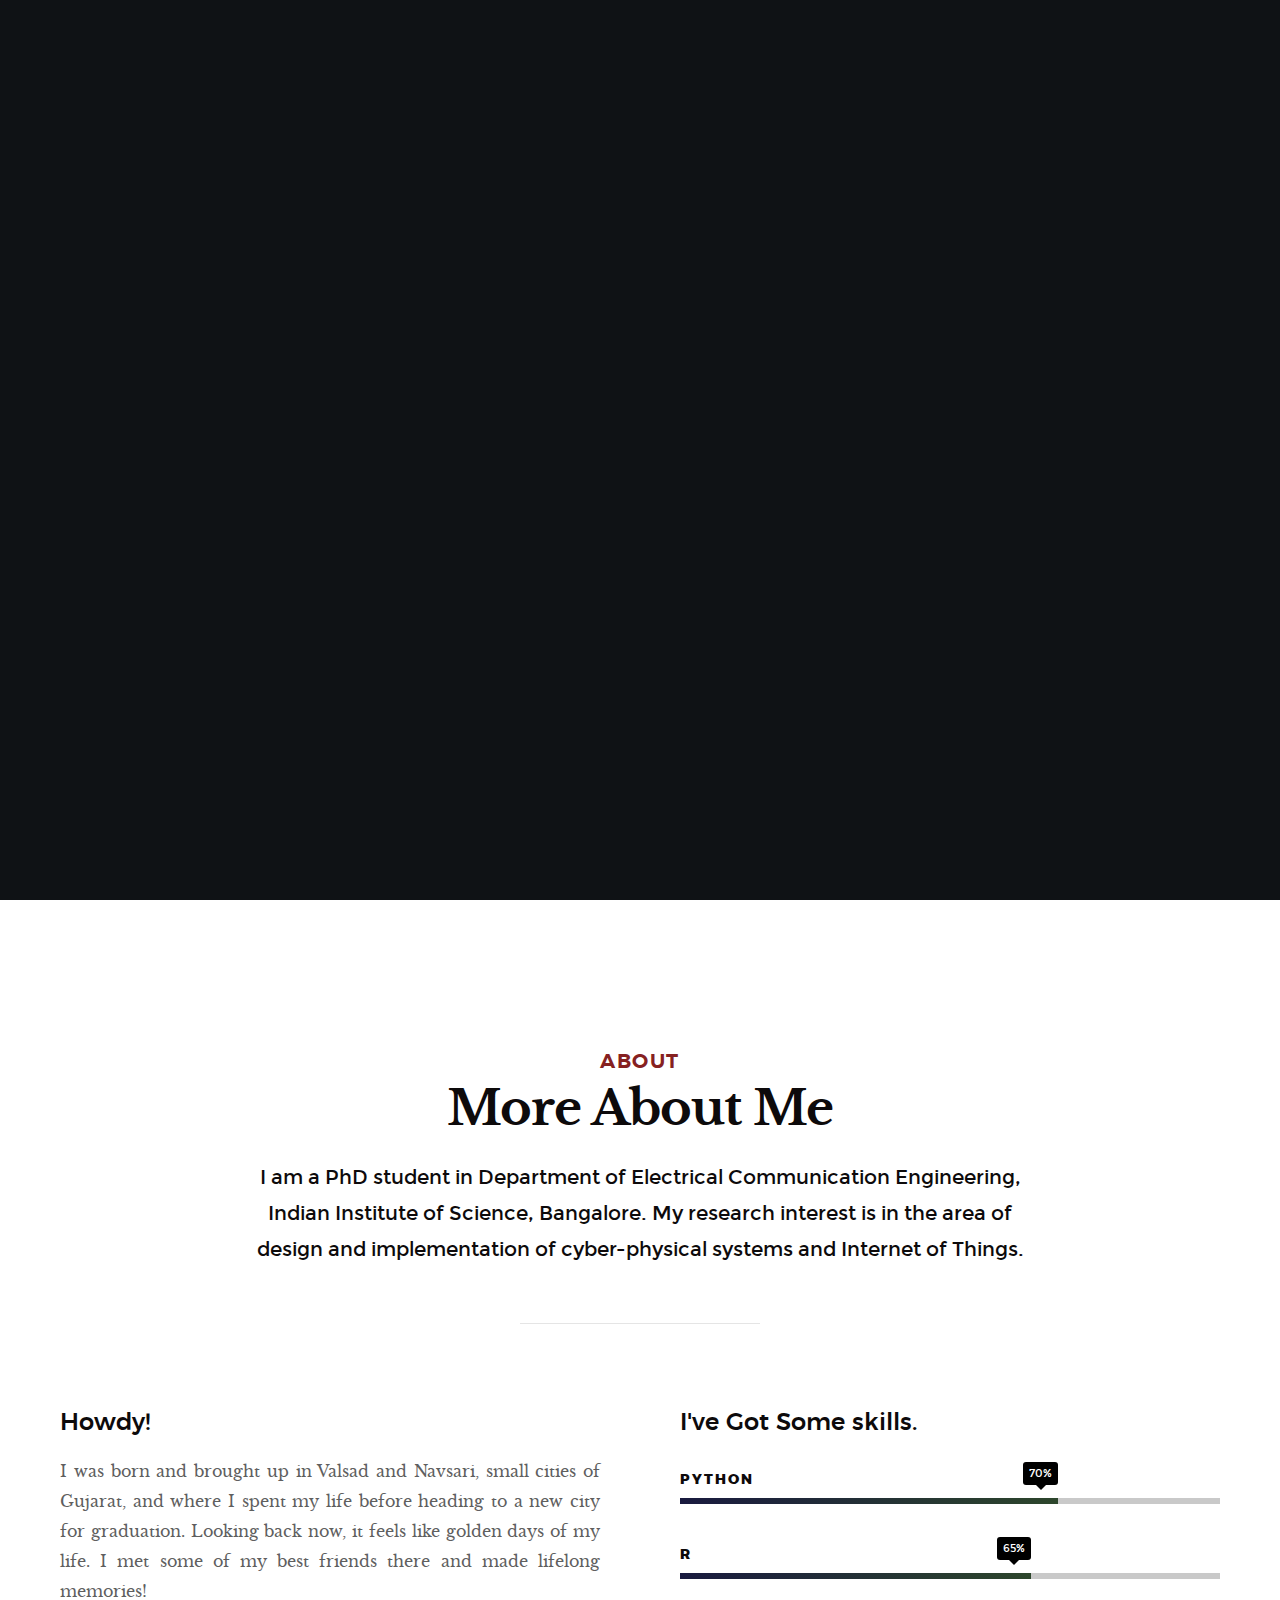
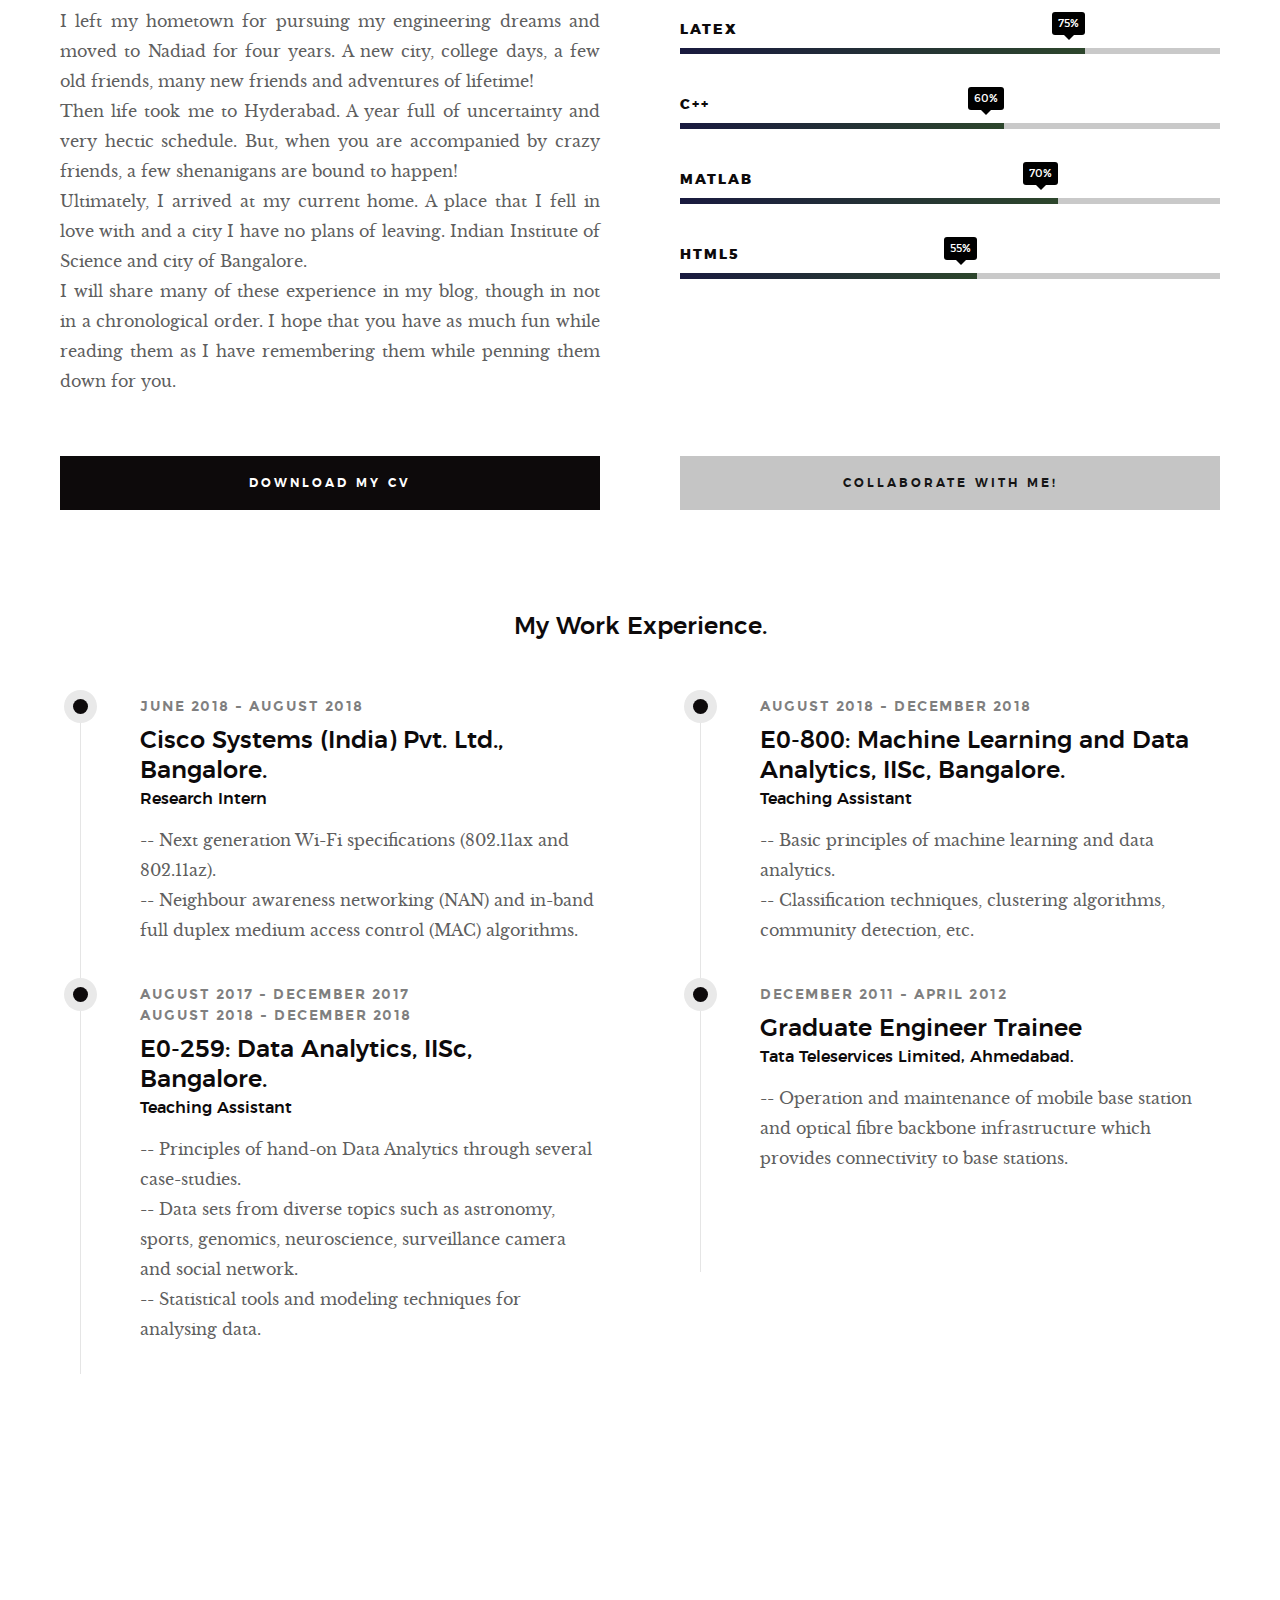
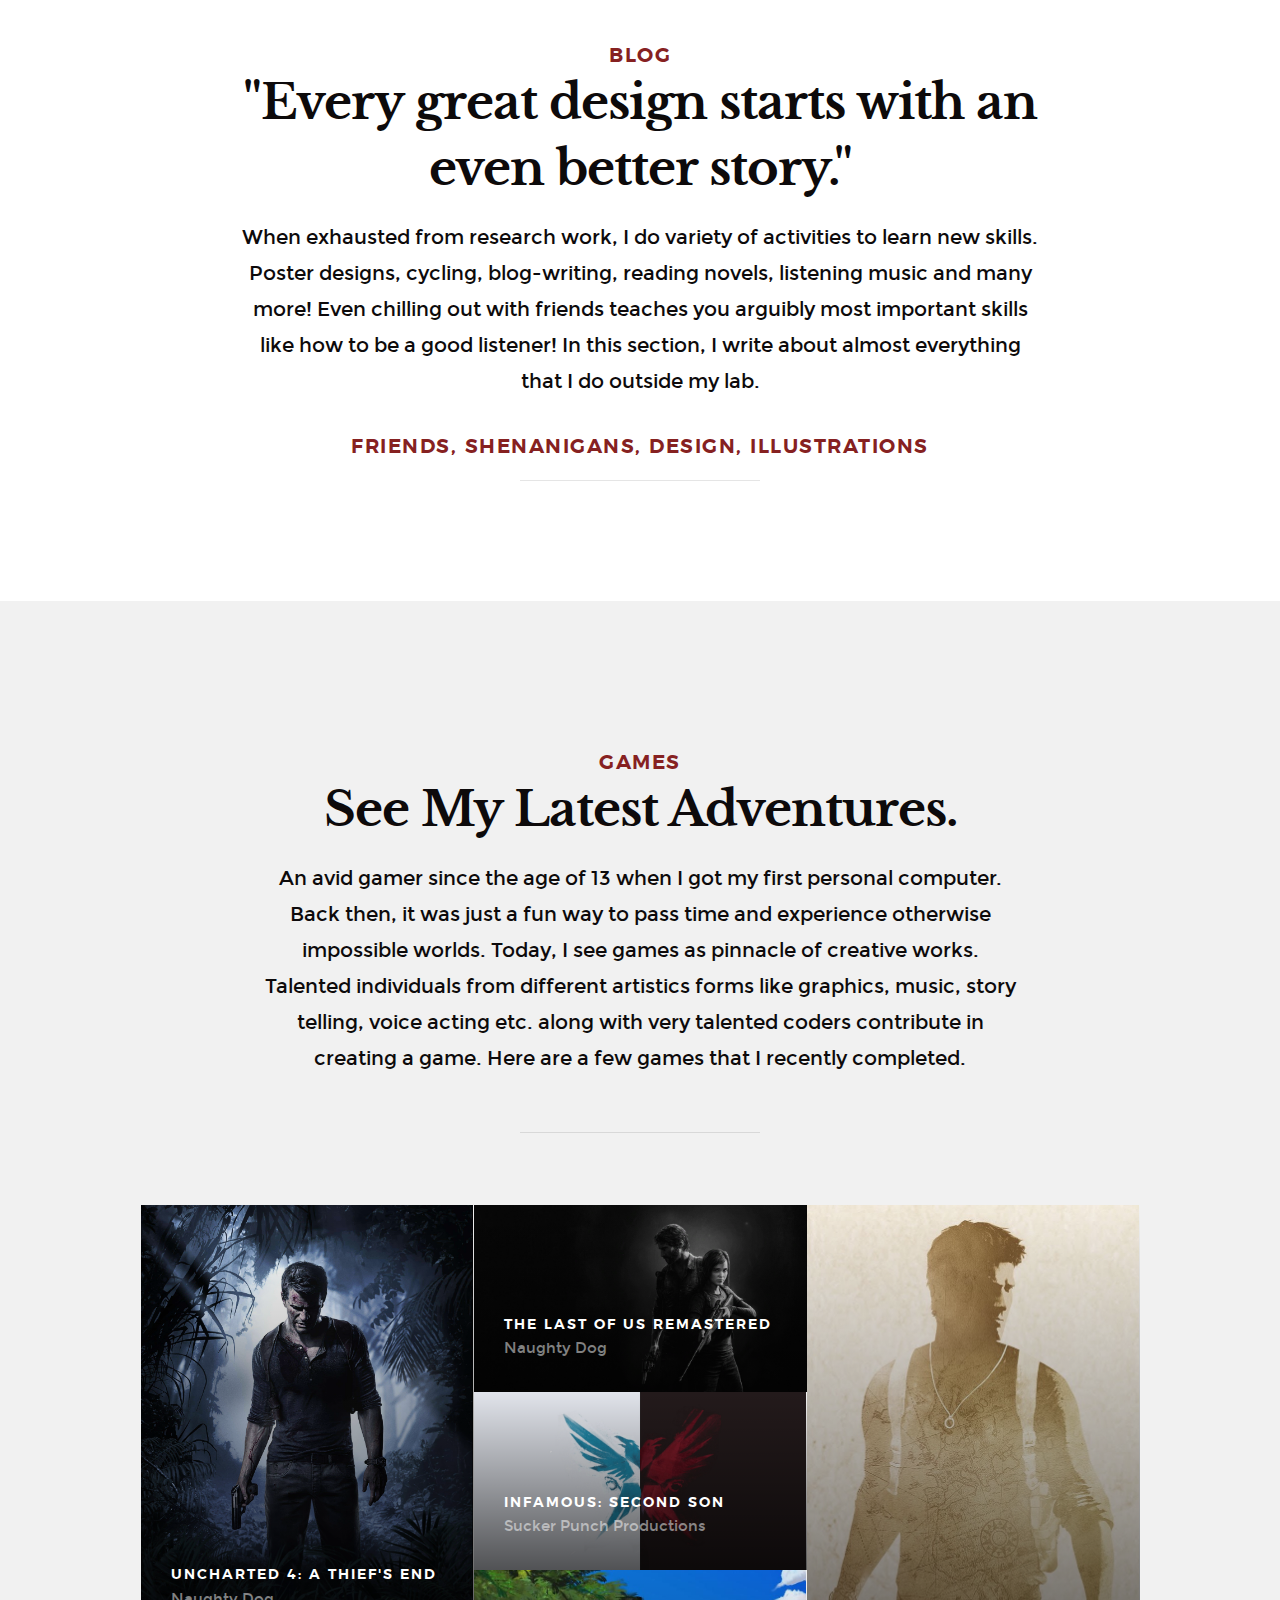
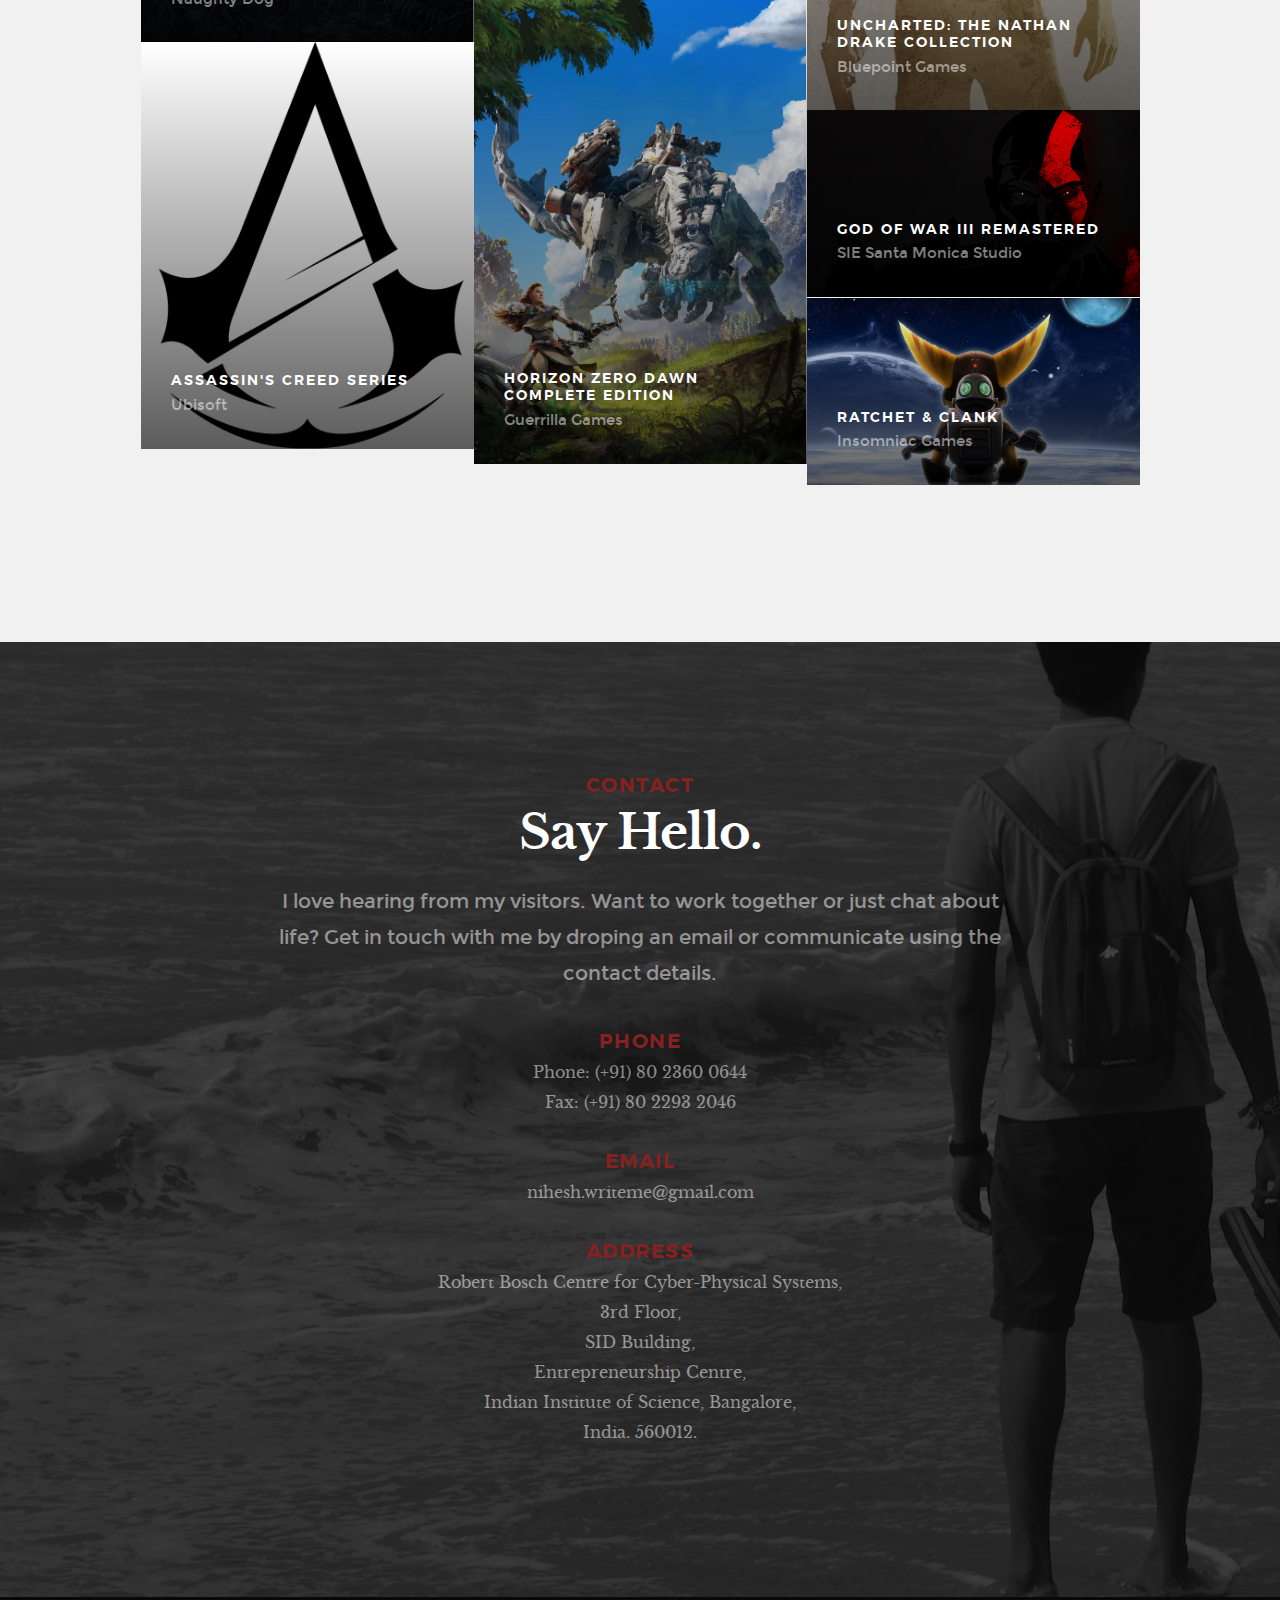
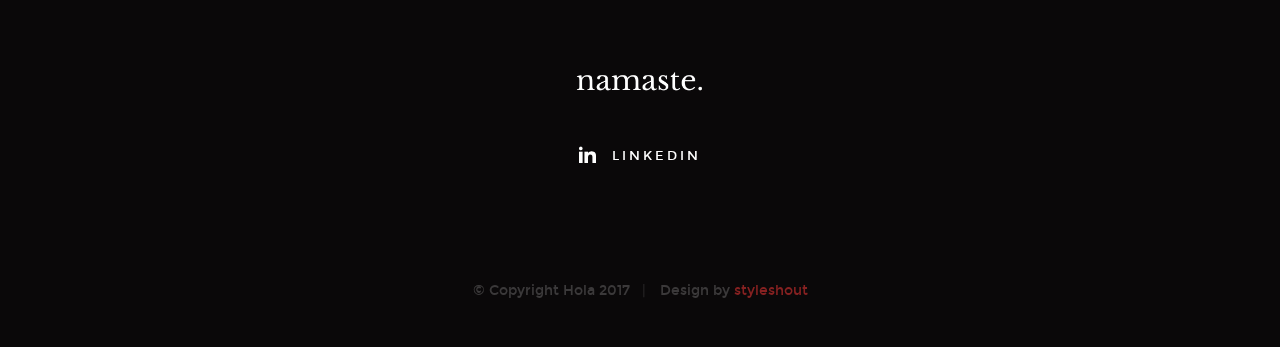
==== index.html @ 3c149d91 "First commit" ====
<!DOCTYPE html>
<!--[if lt IE 9 ]><html class="no-js oldie" lang="en"> <![endif]-->
<!--[if IE 9 ]><html class="no-js oldie ie9" lang="en"> <![endif]-->
<!--[if (gte IE 9)|!(IE)]><!-->
<html class="no-js" lang="en">
<!--<![endif]-->

<head>

    <!--- basic page needs
    ================================================== -->
    <meta charset="utf-8">
    <title>Nihesh Rathod</title>
    <meta name="description" content="">
    <meta name="author" content="">

    <!-- mobile specific metas
    ================================================== -->
    <meta name="viewport" content="width=device-width, initial-scale=1">

    <!-- CSS
    ================================================== -->
    <link rel="stylesheet" href="css/base.css">
    <link rel="stylesheet" href="css/vendor.css">
    <link rel="stylesheet" href="css/main.css">

    <!-- script
    ================================================== -->
    <script src="js/modernizr.js"></script>
    <script src="js/pace.min.js"></script>

    <!-- favicons
    ================================================== -->
    <link rel="shortcut icon" href="favicon.png" type="image/x-icon">
    <link rel="icon" href="favicon.png" type="image/x-icon">

</head>

<body id="top">

    <!-- header
    ================================================== -->
    <header class="s-header">

        <div class="header-logo">
            <a class="site-logo" href="index.html"><img src="images/logo.png" alt="Homepage"></a>
        </div>

        <nav class="header-nav-wrap">
            <ul class="header-nav">
                <li class="current"><a class="smoothscroll"  href="#home" title="home">Home</a></li>
                <li><a class="smoothscroll"  href="#about" title="about">About</a></li>
                <li><a class="smoothscroll"  href="#blog" title="blog">Blog</a></li>
                <li><a class="smoothscroll"  href="#works" title="works">Games</a></li>
                <li><a class="smoothscroll"  href="#contact" title="contact">Contact</a></li>
            </ul>
        </nav>

        <a class="header-menu-toggle" href="#0"><span>Menu</span></a>

    </header> <!-- end s-header -->

   <!-- home
   ================================================== -->
   <section id="home" class="s-home page-hero target-section" data-parallax="scroll" data-image-src="images/First.jpg" data-natural-width=4600 data-natural-height=3000 data-position-y=center>

        <div class="overlay"></div>
        <div class="shadow-overlay"></div>

        <div class="home-content">

            <div class="row home-content__main">

                <h3>Hello There</h3>

                <h1>
                    <br>
                    I am Nihesh Rathod.<br>
                    A Researcher,<br> 
                    blogger & <br>
                    a 'nerdy gamer'.
                </h1>

                <div class="home-content__buttons">
                    <a href="#blog" class="smoothscroll btn btn--stroke">
                        Latest Stories
                    </a>
                    <a href="#about" class="smoothscroll btn btn--stroke">
                        More About Me
                    </a>
                </div>

                <div class="home-content__scroll">
                    <a href="#about" class="scroll-link smoothscroll">
                        <span>Scroll Down</span>
                    </a>
                </div>

            </div>

        </div> <!-- end home-content -->

        <ul class="home-social">
            <li>
                <a href="https://www.linkedin.com/in/nihesh-rathod"><i class="im im-linkedin" aria-hidden="true"></i><span>LinkedIn</span></a>
            </li>
        </ul> 
        <!-- end home-social -->

    </section> <!-- end s-home -->


    <!-- about
    ================================================== -->
    <section id="about" class="s-about target-section">
        
        <div class="row narrow section-intro has-bottom-sep">
            <div class="text-center">
                <h3>About</h3>
                <h1>More About Me</h1>
                <p class="lead"> 
                    I am a PhD student in Department of Electrical Communication Engineering, Indian Institute of Science, Bangalore. 
                    My research interest is in the area of design and implementation of cyber-physical systems and Internet of Things.</p>
            </div>
        </div>

        <div class="row about-content">

            <div class="col-six tab-full left">
                <div class="text-justify">
                <h3>Howdy!</h3>

                <p>I was born and brought up in Valsad and Navsari, small cities of Gujarat,
                   and where I spent my life before heading to a new city for graduation. Looking back now, it feels like golden days of my life.
                   I met some of my best friends there and made lifelong memories!<br>
                   I left my hometown for pursuing my engineering dreams and moved to Nadiad for four years. A new city, college days, a few old friends,
                   many new friends and adventures of lifetime!<br>
                   Then life took me to Hyderabad. A year full of uncertainty and very hectic schedule.
                   But, when you are accompanied by crazy friends, a few shenanigans are bound to happen!<br>
                   Ultimately, I arrived at my current home. A place that I fell in love with and a city I have no plans of leaving.
                   Indian Institute of Science and city of Bangalore.<br>
                   I will share many of these experience in my blog, though in not in a chronological order. 
                   I hope that you have as much fun while reading them as I have remembering them while penning them down for you.
                </p>
                </div>
                
            </div>

            <div class="col-six tab-full right">
                <h3>I've Got Some skills.</h3>

                <ul class="skill-bars">
                    <li>
                    <div class="progress percent70"><span>70%</span></div>
                    <strong>Python</strong>
                    </li>
                    <li>
                    <div class="progress percent65"><span>65%</span></div>
                    <strong>R</strong>
                    </li>
                    <li>
                    <div class="progress percent75"><span>75%</span></div>
                    <strong>Latex</strong>
                    </li>
                    <li>
                    <div class="progress percent60"><span>60%</span></div>
                    <strong>C++</strong>
                    </li>
                    <li>
                    <div class="progress percent70"><span>70%</span></div>
                    <strong>Matlab</strong>
                    </li>   
                    <li>
                    <div class="progress percent55"><span>55%</span></div>
                    <strong>HTML5</strong>
                    </li>   
                </ul>
            </div>

        </div> <!-- end about-content -->

        <div class="row about-content about-content--buttons">

            <div class="col-six tab-full left">
                <a href="CV/CV.pdf" class="btn btn--primary full-width">Download My CV</a>
            </div>
            <div class="col-six tab-full right">
                <a href="https://www.linkedin.com/in/nihesh-rathod" class="btn full-width">Collaborate with me!</a>
            </div>

        </div> <!-- end about-content buttons -->
        <div class="row about-content about-content--timeline">

            <div class="col-full text-center">
                <h3>My Work Experience.</h3>
            </div>

            <div class="col-six tab-full left">
                <div class="timeline">

                    <div class="timeline__block">
                        <div class="timeline__bullet"></div>
                        <div class="timeline__header">
                            <p class="timeline__timeframe">June 2018 - August 2018</p>
                            <h3>Cisco Systems (India) Pvt. Ltd., Bangalore.</h3>
                            <h5>Research Intern</h5>
                        </div>
                        <div class="timeline__desc">
                            <p>-- Next generation Wi-Fi specifications (802.11ax and 802.11az).<br>
                               -- Neighbour awareness networking (NAN) and in-band full duplex medium access control (MAC) algorithms. 
                            </p>
                        </div>
                    </div> <!-- end timeline__block -->

                    <div class="timeline__block">
                        <div class="timeline__bullet"></div>
                        <div class="timeline__header">
                            <p class="timeline__timeframe">August 2017 - December 2017<br>August 2018 - December 2018</p>
                            <h3>E0-259: Data Analytics, IISc, Bangalore.</h3>
                            <h5>Teaching Assistant</h5>
                        </div>
                        <div class="timeline__desc">	
                            <p>-- Principles of hand-on Data Analytics through several case-studies.<br>
                               -- Data sets from diverse topics such as astronomy, sports, genomics, neuroscience, surveillance camera and social network.<br>
                               -- Statistical tools and modeling techniques for analysing data.</p>
                        </div>
                    </div> <!-- end timeline__block -->

                </div> <!-- end timeline -->
            </div> <!-- end left -->

            <div class="col-six tab-full right">
                <div class="timeline">

                    <div class="timeline__block">
                        <div class="timeline__bullet"></div>
                        <div class="timeline__header">
                            <p class="timeline__timeframe">August 2018 - December 2018</p>
                            <h3>E0-800: Machine Learning and Data Analytics, IISc, Bangalore.</h3>
                            <h5>Teaching Assistant</h5>
                        </div>
                        <div class="timeline__desc">
                            <p>-- Basic principles of machine learning and data analytics.<br>
                               -- Classification techniques, clustering algorithms, community detection, etc.</p>
                        </div>
                    </div> <!-- end timeline__block -->

                    <div class="timeline__block">
                        <div class="timeline__bullet"></div>
                        <div class="timeline__header">
                            <p class="timeline__timeframe">December 2011 - April 2012</p>
                            <h3>Graduate Engineer Trainee</h3>
                            <h5>Tata Teleservices Limited, Ahmedabad.</h5>
                        </div>
                        <div class="timeline__desc">
                            <p>-- Operation and maintenance of mobile base station and optical fibre backbone infrastructure which provides connectivity to base stations.</p>
                        </div>
                    </div> <!-- end timeline__block -->

                </div> <!-- end timeline -->
            </div> <!-- end right -->

        </div> <!-- end about-content timeline -->

    </section> <!-- end about -->
    
    
    <!-- blog
    ================================================== -->
    <section id="blog" class="s-blog target-section">

        <div class="row narrow section-intro has-bottom-sep">
            <div class="col-full">
                <h3><a href="stories.html">Blog</a></h3>
            </div>
            <h1>"Every great design starts with an even better story."</h1>
            <p class="lead">When exhausted from research work, I do variety of activities to learn new skills. Poster designs, cycling, blog-writing,
                reading novels, listening music and many more! Even chilling out with friends teaches you arguibly most important skills
                like how to be a good listener! In this section, I write about almost everything that I do outside my lab.</p>
            <div class="col-full">
                <h3 class="h01"><a href="stories.html">Friends, Shenanigans, Design, Illustrations</a></h3>
            </div>
        </div>

    </section> <!-- end s-blog -->

    <!-- works
    ================================================== -->
    <section id="works" class="s-works target-section">

        <div class="row narrow section-intro has-bottom-sep">
            <div class="col-full">
                <h3>Games</h3>
                <h1>See My Latest Adventures.</h1>
                
                <p class="lead">An avid gamer since the age of 13 when I got my first personal computer.<br>
                Back then, it was just a fun way to pass time and experience otherwise impossible worlds.
                Today, I see games as pinnacle of creative works. Talented individuals from different artistics forms like
                graphics, music, story telling, voice acting etc. along with very talented coders
                contribute in creating a game. Here are a few games that I recently completed.
                </p>
            </div>
        </div>

        <div class="row masonry-wrap">
            <div class="masonry">

                    <div class="masonry__brick">
                            <div class="item-folio">
        
                                <div class="item-folio__thumb">
                                    <a href="images/portfolio/gallery/g-UC4.jpg" class="thumb-link" title="Uncharted 4: A Thief's End" data-size="1920x1080">
                                        <img src="images/portfolio/UC4.jpg" 
                                             srcset="images/portfolio/UC4.jpg 1x, images/portfolio/UC4@2x.jpg 2x" alt="">
                                        <span class="shadow-overlay"></span>
                                    </a>
                                </div>
        
                                <div class="item-folio__text">
                                    <h3 class="item-folio__title">
                                        Uncharted 4: A Thief's End
                                    </h3>
                                    <p class="item-folio__cat">
                                        Naughty Dog
                                    </p>
                                </div>
        
                                <div class="item-folio__caption">
                                    <p>"Uncharted 4 is the ultimate video game adventure, a visual masterpiece, and a heartfelt, triumphant conclusion for a PlayStation icon." -- Playstation Universe</p>
                                </div>
        
                            </div> <!-- end item-folio -->
                        </div> <!-- end masonry__brick -->

                    <div class="masonry__brick">
                            <div class="item-folio">
        
                                <div class="item-folio__thumb">
                                    <a href="images/portfolio/gallery/g-TLOU.jpg" class="thumb-link" title="The Last of Us Remastered" data-size="1281x720">
                                        <img src="images/portfolio/TLOU.jpg" 
                                             srcset="images/portfolio/TLOU.jpg 1x, images/portfolio/TLOU@2x.jpg 2x" alt="">
                                        <span class="shadow-overlay"></span>
                                    </a>
                                </div>
        
                                <div class="item-folio__text">
                                    <h3 class="item-folio__title">
                                        The Last of Us Remastered
                                    </h3>
                                    <p class="item-folio__cat">
                                        Naughty Dog
                                    </p>
                                </div>
        
                                <div class="item-folio__caption">
                                    <p>"The Last of Us is a masterful tale of two individuals who are both authentic and flawed. It creates one of the most memorable video game experiences I have ever played and I believe its the best game to come out in the last ten years." -- DarkStation</p>
                                </div>
        
                            </div> <!-- end item-folio -->
                        </div> <!-- end masonry__brick -->

                    <div class="masonry__brick">
                            <div class="item-folio">
        
                                <div class="item-folio__thumb">
                                    <a href="images/portfolio/gallery/g-UC.jpg" class="thumb-link" title="Uncharted: The Nathan Drake Collection" data-size="1920x1080">
                                        <img src="images/portfolio/UC.jpg"
                                                srcset="images/portfolio/UC.jpg 1x, images/portfolio/UC@2x.jpg 2x" alt="">
                                        <span class="shadow-overlay"></span>
                                    </a>
                                </div>
        
                                <div class="item-folio__text">
                                    <h3 class="item-folio__title">
                                        Uncharted: The Nathan Drake Collection
                                    </h3>
                                    <p class="item-folio__cat">
                                        Bluepoint Games
                                    </p>
                                </div>
        
                                <span class="item-folio__caption">
                                    <p>"These games have aged remarkably well, they’re still an absolute to play, and their characters are as charming and memorable as ever." -- IGN</p>
                                </span>
        
                            </div> <!-- end item-folio -->
                        </div> <!-- end masonry__brick -->

                
                    <div class="masonry__brick">
                            <div class="item-folio">
        
                                <div class="item-folio__thumb">
                                    <a href="images/portfolio/gallery/g-ISS.jpg" class="thumb-link" title="Infamous: Second Son" data-size="1920x1080">
                                        <img src="images/portfolio/ISS.jpg"
                                             srcset="images/portfolio/ISS.jpg 1x, images/portfolio/ISS@2x.jpg 2x" alt="">
                                        <span class="shadow-overlay"></span>
                                    </a>
                                </div>
        
                                <div class="item-folio__text">
                                    <h3 class="item-folio__title">
                                        Infamous: Second Son
                                    </h3>
                                    <p class="item-folio__cat">
                                        Sucker Punch Productions
                                    </p>
                                </div>
        
                                <span class="item-folio__caption">
                                    <p>"InFamous Second Son is our first true example of what a great PS4 game should look like. The world is stunning, it’s slick and polished and the gameplay is a whole lot of fun." -- Trusted Reviews</p>
                                </span>
        
                            </div> <!-- end item-folio -->
                        </div> <!-- end masonry__brick -->

                    <div class="masonry__brick">
                            <div class="item-folio">
        
                                <div class="item-folio__thumb">
                                    <a href="images/portfolio/gallery/g-HZD.jpg" class="thumb-link" title="Horizon Zero Dawn Complete Edition" data-size="1920x1080">
                                        <img src="images/portfolio/HZD.jpg" 
                                                srcset="images/portfolio/HZD.jpg 1x, images/portfolio/HZD@2x.jpg 2x" alt="">
                                        <span class="shadow-overlay"></span>
                                    </a>
                                </div>
        
                                <div class="item-folio__text">
                                    <h3 class="item-folio__title">
                                        Horizon Zero Dawn Complete Edition
                                    </h3>
                                    <p class="item-folio__cat">
                                        Guerrilla Games
                                    </p>
                                </div>
        
                                <span class="item-folio__caption">
                                    <p>"With Horizon, the studio is finally let loose to show us how much more they’re capable of, and what they’re capable of is jaw-dropping." -- Kotaku</p>
                                </span>
        
                            </div> <!-- end item-folio -->
                        </div> <!-- end masonry__brick -->
                
                    <div class="masonry__brick">
                            <div class="item-folio">
        
                                <div class="item-folio__thumb">
                                    <a href="images/portfolio/gallery/g-AC.jpg" class="thumb-link" title="Assassin's Creed Series" data-size="1920x1080">
                                        <img src="images/portfolio/AC.jpg"
                                                srcset="images/portfolio/AC.jpg 1x, images/portfolio/AC@2x.jpg 2x" alt="">
                                        <span class="shadow-overlay"></span>
                                    </a>
                                </div>
        
                                <div class="item-folio__text">
                                    <h3 class="item-folio__title">
                                        Assassin's Creed Series
                                    </h3>
                                    <p class="item-folio__cat">
                                        Ubisoft
                                    </p>
                                </div>
                                
                                <span class="item-folio__caption">
                                    <p>"A triumphant return to form for a franchise, and presents a beautifully structured tale with heart and soul to spare." <br>-- GameSpot for Assassin's Creed: Syndicate</p>
                                </span>
        
                            </div> <!-- end item-folio -->
                        </div> <!-- end masonry__brick -->

                    <div class="masonry__brick">
                            <div class="item-folio">
        
                                <div class="item-folio__thumb">
                                    <a href="images/portfolio/gallery/g-GoW3.jpg" class="thumb-link" title="God of War III Remastered" data-size="1920x1080">
                                        <img src="images/portfolio/GoW3.jpg"
                                             srcset="images/portfolio/GoW3.jpg 1x, images/portfolio/GoW3@2x.jpg 2x" alt="">
                                        <span class="shadow-overlay"></span>
                                    </a>
                                </div>
        
                                <div class="item-folio__text">
                                    <h3 class="item-folio__title">
                                        God of War III Remastered
                                    </h3>
                                    <p class="item-folio__cat">
                                        SIE Santa Monica Studio
                                    </p>
                                </div>
        
                                <span class="item-folio__caption">
                                    <p>"That the game finds so many ways to stay consistently fresh within this traditional structure is a feat worthy of the gods." -- GameSpot</p>
                                </span>
        
                            </div> <!-- end item-folio -->
                        </div> <!-- end masonry__brick -->
                    
                    <div class="masonry__brick">
                            <div class="item-folio">
        
                                <div class="item-folio__thumb">
                                    <a href="images/portfolio/gallery/g-RnC.jpg" class="thumb-link" title="Ratchet & Clank" data-size="1191x670">
                                        <img src="images/portfolio/RnC.jpg"
                                            srcset="images/portfolio/RnC.jpg 1x, images/portfolio/RnC@2x.jpg 2x" alt="">
                                        <span class="shadow-overlay"></span>
                                    </a>
                                </div>
        
                                <div class="item-folio__text">
                                    <h3 class="item-folio__title">
                                        Ratchet & Clank
                                    </h3>
                                    <p class="item-folio__cat">
                                        Insomniac Games
                                    </p>
                                </div>
        
                                <span class="item-folio__caption">
                                    <p>"Not only is Ratchet & Clank the best family-friendly game that I’ve played in a long time, it’s one of PS4’s standout titles and a blistering return to the glory days of the 3D platformer." -- Telegraph</p>
                                </span>
        
                            </div> <!-- end item-folio -->
                        </div> <!-- end masonry__brick -->
        
            </div>
        </div> <!-- end masonry -->

    </section> <!-- end works -->

    <section id="contact" class="s-contact target-section">

        <div class="overlay"></div>

        <div class="row narrow section-intro">
            <div class="col-full">
                <h3>Contact</h3>
                <h1>Say Hello.</h1>
                
                <p class="lead">I love hearing from my visitors. Want to work together or just chat about life? Get in touch with me by droping an email or communicate using the contact details.</p>
            </div>
        </div>

        <div class="row narrow section-intro">
            
            <div class="col-full">
                <h3 class="h06">Phone</h3>
                <p>Phone: (+91) 80 2360 0644<br>
                Fax: (+91) 80 2293 2046
                </p>

                <h3 class="h06">Email</h3>
                <a href="mailto:nihesh.writeme@gmail.com">
                    <p>nihesh.writeme@gmail.com</p>
                </a>

                <h3 class="h06">Address</h3>
                <p>
                Robert Bosch Centre for Cyber-Physical Systems,<br> 
                3rd Floor,<br>
                SID Building,<br>
                Entrepreneurship Centre,<br> 
                Indian Institute of Science, Bangalore,<br>
                India. 560012.
                </p>
            </div>

        </div>

    </section> <!-- end s-contact -->


    <!-- footer
    ================================================== -->
    <footer>
        <div class="row">
            <div class="col-full">

                <div class="footer-logo">
                    <a class="footer-site-logo" href="#0"><img src="images/logo.png" alt="Homepage"></a>
                </div>

                <ul class="footer-social">
                    <li><a href="https://www.linkedin.com/in/nihesh-rathod">
                        <i class="im im-linkedin" aria-hidden="true"></i>
                        <span>LinkedIn</span>
                    </a></li>
                </ul>
                    
            </div>
        </div>

        <div class="row footer-bottom">

            <div class="col-twelve">
                <div class="copyright">
                    <span>© Copyright Hola 2017</span> 
                    <span>Design by <a href="https://www.styleshout.com/">styleshout</a></span>	
                </div>

                <div class="go-top">
                <a class="smoothscroll" title="Back to Top" href="#top"><i class="im im-arrow-up" aria-hidden="true"></i></a>
                </div>
            </div>

        </div> <!-- end footer-bottom -->

    </footer> <!-- end footer -->


    <!-- photoswipe background
    ================================================== -->
    <div aria-hidden="true" class="pswp" role="dialog" tabindex="-1">

        <div class="pswp__bg"></div>
        <div class="pswp__scroll-wrap">

            <div class="pswp__container">
                <div class="pswp__item"></div>
                <div class="pswp__item"></div>
                <div class="pswp__item"></div>
            </div>

            <div class="pswp__ui pswp__ui--hidden">
                <div class="pswp__top-bar">
                    <div class="pswp__counter"></div><button class="pswp__button pswp__button--close" title="Close (Esc)"></button> <button class="pswp__button pswp__button--share" title=
                    "Share"></button> <button class="pswp__button pswp__button--fs" title="Toggle fullscreen"></button> <button class="pswp__button pswp__button--zoom" title=
                    "Zoom in/out"></button>
                    <div class="pswp__preloader">
                        <div class="pswp__preloader__icn">
                            <div class="pswp__preloader__cut">
                                <div class="pswp__preloader__donut"></div>
                            </div>
                        </div>
                    </div>
                </div>
                <div class="pswp__share-modal pswp__share-modal--hidden pswp__single-tap">
                    <div class="pswp__share-tooltip"></div>
                </div><button class="pswp__button pswp__button--arrow--left" title="Previous (arrow left)"></button> <button class="pswp__button pswp__button--arrow--right" title=
                "Next (arrow right)"></button>
                <div class="pswp__caption">
                    <div class="pswp__caption__center"></div>
                </div>
            </div>

        </div>

    </div><!-- end photoSwipe background -->

    <div id="preloader">
        <div id="loader"></div>
    </div>


    <!-- Java Script
    ================================================== -->
    <script src="js/jquery-3.2.1.min.js"></script>
    <script src="js/plugins.js"></script>
    <script src="js/main.js"></script>

</body>

</html>
---- css/base.css ----
/* =================================================================== 
 *
 *  Hola v1.0 Base Stylesheet
 *  10-02-2017
 *  ------------------------------------------------------------------
 *
 *  TOC:
 *  # Normalize
 *  # Basic/base setup styles
 *      ## Media
 *      ## Typography resets
 *      ## links
 *      ## inputs
 *  # grid
 *      ## medium size devices
 *      ## tablets
 *      ## mobile devices
 *      ## small mobile devices
 *  # block grids
 *      ## medium size devices
 *      ## tablets
 *      ## mobile devices
 *      ## small mobile devices
 *  # MISC
 *
 * =================================================================== */


/* ===================================================================
 * # normalize
 * normalize.css v5.0.0 | MIT License | 
 * github.com/necolas/normalize.css
 *
 * ------------------------------------------------------------------- */

html {
    font-family: sans-serif;
    line-height: 1.15;
    -ms-text-size-adjust: 100%;
    -webkit-text-size-adjust: 100%;
}

body {
    margin: 0;
}

article, aside, footer, header, nav, section {
    display: block;
}

h1 {
    font-size: 2em;
    margin: 0.67em 0;
}

figcaption, figure, main {
    display: block;
}

figure {
    margin: 1em 40px;
}

hr {
    box-sizing: content-box;
    height: 0;
    overflow: visible;
}

pre {
    font-family: monospace, monospace;
    font-size: 1em;
}

a {
    background-color: transparent;
    -webkit-text-decoration-skip: objects;
}

a:active, a:hover {
    outline-width: 0;
}

abbr[title] {
    border-bottom: none;
    text-decoration: underline;
    text-decoration: underline dotted;
}

b, strong {
    font-weight: inherit;
}

b, strong {
    font-weight: bolder;
}

code, kbd, samp {
    font-family: monospace, monospace;
    font-size: 1em;
}

dfn {
    font-style: italic;
}

mark {
    background-color: #ff0;
    color: #000;
}

small {
    font-size: 80%;
}

sub, sup {
    font-size: 75%;
    line-height: 0;
    position: relative;
    vertical-align: baseline;
}

sub {
    bottom: -0.25em;
}

sup {
    top: -0.5em;
}

audio, video {
    display: inline-block;
}

audio:not([controls]) {
    display: none;
    height: 0;
}

img {
    border-style: none;
}

svg:not(:root) {
    overflow: hidden;
}

button, input, optgroup, select, textarea {
    font-family: sans-serif;
    font-size: 100%;
    line-height: 1.15;
    margin: 0;
}

button, input {
    overflow: visible;
}

button, select {
    text-transform: none;
}

button, html [type="button"], [type="reset"], [type="submit"] {
    -webkit-appearance: button;
}

button::-moz-focus-inner, [type="button"]::-moz-focus-inner, [type="reset"]::-moz-focus-inner, [type="submit"]::-moz-focus-inner {
    border-style: none;
    padding: 0;
}

button:-moz-focusring, [type="button"]:-moz-focusring, [type="reset"]:-moz-focusring, [type="submit"]:-moz-focusring {
    outline: 1px dotted ButtonText;
}

fieldset {
    border: 1px solid #c0c0c0;
    margin: 0 2px;
    padding: 0.35em 0.625em 0.75em;
}

legend {
    box-sizing: border-box;
    color: inherit;
    display: table;
    max-width: 100%;
    padding: 0;
    white-space: normal;
}

progress {
    display: inline-block;
    vertical-align: baseline;
}

textarea {
    overflow: auto;
}

[type="checkbox"], [type="radio"] {
    box-sizing: border-box;
    padding: 0;
}

[type="number"]::-webkit-inner-spin-button, [type="number"]::-webkit-outer-spin-button {
    height: auto;
}

[type="search"] {
    -webkit-appearance: textfield;
    outline-offset: -2px;
}

[type="search"]::-webkit-search-cancel-button, [type="search"]::-webkit-search-decoration {
    -webkit-appearance: none;
}

::-webkit-file-upload-button {
    -webkit-appearance: button;
    font: inherit;
}

details, menu {
    display: block;
}

summary {
    display: list-item;
}

canvas {
    display: inline-block;
}

template {
    display: none;
}

[hidden] {
    display: none;
}


/* ===================================================================
 * # basic/base setup styles - (_basic.scss)
 *
 * ------------------------------------------------------------------- */

html {
    font-size: 62.5%;
    box-sizing: border-box;
}

*, *::before, *::after {
    box-sizing: inherit;
}

body {
    font-weight: normal;
    line-height: 1;
    word-wrap: break-word;
    text-rendering: optimizeLegibility;
    -webkit-overflow-scrolling: touch;
    -webkit-text-size-adjust: none;
}

body, input, button {
    -moz-osx-font-smoothing: grayscale;
    -webkit-font-smoothing: antialiased;
}


/* ------------------------------------------------------------------- 
 * ## Media - (_basic.scss)
 * ------------------------------------------------------------------- */

img, video {
    max-width: 100%;
    height: auto;
}


/* ------------------------------------------------------------------- 
 * ## Typography resets - (_basic.scss)
 * ------------------------------------------------------------------- */

div, dl, dt, dd, ul, ol, li, h1, h2, h3, h4, h5, h6, pre, form, p, blockquote, th, td {
    margin: 0;
    padding: 0;
}

h1, h2, h3, h4, h5, h6 {
    -webkit-font-smoothing: auto;
    -webkit-font-smoothing: antialiased;
    -webkit-font-variant-ligatures: common-ligatures;
    -moz-font-variant-ligatures: common-ligatures;
    font-variant-ligatures: common-ligatures;
    text-rendering: optimizeLegibility;
}

em, i {
    font-style: italic;
    line-height: inherit;
}

strong, b {
    font-weight: bold;
    line-height: inherit;
}

small {
    font-size: 60%;
    line-height: inherit;
}

ol, ul {
    list-style: none;
}

li {
    display: block;
}


/* ------------------------------------------------------------------- 
 * ## links - (_basic.scss)
 * ------------------------------------------------------------------- */

a {
    text-decoration: none;
    line-height: inherit;
}

a img {
    border: none;
}


/* ------------------------------------------------------------------- 
 * ## inputs - (_basic.scss)
 * ------------------------------------------------------------------- */

fieldset {
    margin: 0;
    padding: 0;
}

input[type="email"], 
input[type="number"], 
input[type="search"], 
input[type="text"], 
input[type="tel"], 
input[type="url"], 
input[type="password"], textarea {
    -webkit-appearance: none;
    -moz-appearance: none;
    -ms-appearance: none;
    -o-appearance: none;
    appearance: none;
}


/* ===================================================================
 * # grid - (_grid.scss)
 *
 * ------------------------------------------------------------------- */

.row {
    width: 94%;
    max-width: 1200px;
    margin: 0 auto;
}

.row:after {
    content: "";
    display: table;
    clear: both;
}

.row .row {
    width: auto;
    max-width: none;
    margin-left: -20px;
    margin-right: -20px;
}


/* column blocks
 * -------------------------------------- */

[class*="col-"] {
    float: left;
}

[class*="col-"] + [class*="col-"].end {
    float: right;
}

[class*="col-"] {
    padding: 0 20px;
}


/* column width classes 
 * -------------------------------------- */

.col-one {
    width: 8.33333%;
}

.col-two, .col-1-6 {
    width: 16.66667%;
}

.col-three, .col-1-4 {
    width: 25%;
}

.col-four, .col-1-3 {
    width: 33.33333%;
}

.col-five {
    width: 41.66667%;
}

.col-six, .col-1-2 {
    width: 50%;
}

.col-seven {
    width: 58.33333%;
}

.col-eight, .col-2-3 {
    width: 66.66667%;
}

.col-nine, .col-3-4 {
    width: 75%;
}

.col-ten, .col-5-6 {
    width: 83.33333%;
}

.col-eleven {
    width: 91.66667%;
}

.col-twelve, .col-full {
    width: 100%;
}


/* ------------------------------------------------------------------- 
 * ## medium size devices - (_grid.scss)
 * ------------------------------------------------------------------- */

@media only screen and (max-width: 1200px) {
    .row .row {
        margin-left: -15px;
        margin-right: -15px;
    }
    [class*="col-"] {
        padding: 0 15px;
    }
    .md-two, .md-1-6 {
        width: 16.66667%;
    }
    .md-one {
        width: 8.33333%;
    }
    .md-three, .md-1-4 {
        width: 25%;
    }
    .md-four, .md-1-3 {
        width: 33.33333%;
    }
    .md-five {
        width: 41.66667%;
    }
    .md-six, .md-1-2 {
        width: 50%;
    }
    .md-seven {
        width: 58.33333%;
    }
    .md-eight, .md-2-3 {
        width: 66.66667%;
    }
    .md-nine, .md-3-4 {
        width: 75%;
    }
    .md-ten, .md-5-6 {
        width: 83.33333%;
    }
    .md-eleven {
        width: 91.66667%;
    }
    .md-twelve, .md-full {
        width: 100%;
    }
}


/* ------------------------------------------------------------------- 
 * ## tablets - (_grid.scss)
 * ------------------------------------------------------------------- */

@media only screen and (max-width: 800px) {
    .row {
        width: 90%;
    }
    .tab-1-4 {
        width: 25%;
    }
    .tab-1-3 {
        width: 33.33333%;
    }
    .tab-1-2 {
        width: 50%;
    }
    .tab-2-3 {
        width: 66.66667%;
    }
    .tab-3-4 {
        width: 75%;
    }
    .tab-full {
        width: 100%;
    }
}


/* ------------------------------------------------------------------- 
 * ## mobile devices - (_grid.scss)
 * ------------------------------------------------------------------- */

@media only screen and (max-width: 600px) {
    .row {
        width: auto;
        padding-left: 25px;
        padding-right: 25px;
    }
    .row .row {
        margin-left: -10px;
        margin-right: -10px;
    }
    [class*="col-"] {
        padding: 0 10px;
    }
    .mob-1-4 {
        width: 25%;
    }
    .mob-1-3 {
        width: 33.33333%;
    }
    .mob-1-2 {
        width: 50%;
    }
    .mob-2-3 {
        width: 66.66667%;
    }
    .mob-3-4 {
        width: 75%;
    }
    .mob-full {
        width: 100%;
    }
}


/* ------------------------------------------------------------------- 
 * ## small mobile devices - (_grid.scss) 
 * ------------------------------------------------------------------- */


/* stack columns on small mobile devices
 * ------------------------------------------------------------------- */

@media only screen and (max-width: 400px) {
    .row .row {
        padding-left: 0;
        padding-right: 0;
        margin-left: 0;
        margin-right: 0;
    }
    [class*="col-"] {
        width: 100% !important;
        float: none !important;
        clear: both !important;
        margin-left: 0;
        margin-right: 0;
        padding: 0;
    }
    [class*="col-"] + [class*="col-"].end {
        float: none;
    }
}


/* ===================================================================
 * # block grids - (_grid.scss)
 * ------------------------------------------------------------------- */


/*   Equally-sized columns define at row level
 * ------------------------------------------------------------------- */

[class*="block-"]:after {
    content: "";
    display: table;
    clear: both;
}

.block-1-6 .col-block {
    width: 16.66667%;
}

.block-1-5 .col-block {
    width: 20%;
}

.block-1-4 .col-block {
    width: 25%;
}

.block-1-3 .col-block {
    width: 33.33333%;
}

.block-1-2 .col-block {
    width: 50%;
}


/**
 * Clearing for block grid columns. Allow columns with 
 * different heights to align properly.
 */

.block-1-6 .col-block:nth-child(6n+1), 
.block-1-5 .col-block:nth-child(5n+1), 
.block-1-4 .col-block:nth-child(4n+1), 
.block-1-3 .col-block:nth-child(3n+1), 
.block-1-2 .col-block:nth-child(2n+1) {
    clear: both;
}


/* ------------------------------------------------------------------- 
 * ## medium size devices - (_grid.scss)
 * ------------------------------------------------------------------- */

@media only screen and (max-width: 1200px) {
    .block-m-1-6 .col-block {
        width: 16.66667%;
    }
    .block-m-1-5 .col-block {
        width: 20%;
    }
    .block-m-1-4 .col-block {
        width: 25%;
    }
    .block-m-1-3 .col-block {
        width: 33.33333%;
    }
    .block-m-1-2 .col-block {
        width: 50%;
    }
    .block-m-full .col-block {
        width: 100%;
        clear: both;
    }
    [class*="block-m-"] .bgrid:nth-child(n) {
        clear: none;
    }
    .block-m-1-6 .col-block:nth-child(6n+1), 
    .block-m-1-5 .col-block:nth-child(5n+1), 
    .block-m-1-4 .col-block:nth-child(4n+1), 
    .block-m-1-3 .col-block:nth-child(3n+1), 
    .block-m-1-2 .col-block:nth-child(2n+1) {
        clear: both;
    }
}


/* ------------------------------------------------------------------- 
 * ## tablets - (_grid.scss)
 * ------------------------------------------------------------------- */

@media only screen and (max-width: 800px) {
    .block-tab-1-6 .col-block {
        width: 16.66667%;
    }
    .block-tab-1-5 .col-block {
        width: 20%;
    }
    .block-tab-1-4 .col-block {
        width: 25%;
    }
    .block-tab-1-3 .col-block {
        width: 33.33333%;
    }
    .block-tab-1-2 .col-block {
        width: 50%;
    }
    .block-tab-full .col-block {
        width: 100%;
        clear: both;
    }
    [class*="block-tab-"] .bgrid:nth-child(n) {
        clear: none;
    }
    .block-tab-1-6 .col-block:nth-child(6n+1), 
    .block-tab-1-6 .col-block:nth-child(5n+1), 
    .block-tab-1-4 .col-block:nth-child(4n+1), 
    .block-tab-1-3 .col-block:nth-child(3n+1), 
    .block-tab-1-2 .col-block:nth-child(2n+1) {
        clear: both;
    }
}


/* ------------------------------------------------------------------- 
 * ## mobile devices - (_grid.scss)
 * ------------------------------------------------------------------- */

@media only screen and (max-width: 600px) {
    .block-mob-1-6 .col-block {
        width: 16.66667%;
    }
    .block-mob-1-5 .col-block {
        width: 20%;
    }
    .block-mob-1-4 .col-block {
        width: 25%;
    }
    .block-mob-1-3 .col-block {
        width: 33.33333%;
    }
    .block-mob-1-2 .col-block {
        width: 50%;
    }
    .block-mob-full .col-block {
        width: 100%;
        clear: both;
    }
    [class*="block-mob-"] .bgrid:nth-child(n) {
        clear: none;
    }
    .block-mob-1-6 .col-block:nth-child(6n+1), 
    .block-mob-1-5 .col-block:nth-child(5n+1), 
    .block-mob-1-4 .col-block:nth-child(4n+1), 
    .block-mob-1-3 .col-block:nth-child(3n+1), 
    .block-mob-1-2 .col-block:nth-child(2n+1) {
        clear: both;
    }
}


/* ------------------------------------------------------------------- 
 * ## small mobile devices - (_grid.scss) 
 * ------------------------------------------------------------------- */


/* stack columns on small mobile devices
 * ------------------------------------------------------------------- */

@media only screen and (max-width: 400px) {
    .stack .col-block {
        width: 100% !important;
        float: none !important;
        clear: both !important;
        margin-left: 0;
        margin-right: 0;
    }
}


/* ===================================================================
 * # MISC  - (_grid.scss)
 *
 * ------------------------------------------------------------------- */

.group:after {
    content: "";
    display: table;
    clear: both;
}


/* Misc Helper Styles
 * -------------------------------------- */

.is-hidden {
    display: none;
}

.is-invisible {
    visibility: hidden;
}

.antialiased {
    -webkit-font-smoothing: antialiased;
    -moz-osx-font-smoothing: grayscale;
}

.overflow-hidden {
    overflow: hidden;
}

.remove-bottom {
    margin-bottom: 0;
}

.half-bottom {
    margin-bottom: 1.5rem !important;
}

.add-bottom {
    margin-bottom: 3rem !important;
}

.no-border {
    border: none;
}

.full-width {
    width: 100%;
}

.text-center {
    text-align: center;
}

.text-left {
    text-align: left;
}

.text-right {
    text-align: right;
}

.pull-left {
    float: left;
}

.pull-right {
    float: right;
}

.align-center {
    margin-left: auto;
    margin-right: auto;
    text-align: center;
}

.text-justify{
    text-align: justify;
    text-justify: inter-word;
}
---- css/vendor.css ----
/* =================================================================== 
 *
 *  Hola v1.0 Vendor/Third Party CSS 
 *  10-02-2017
 *  ------------------------------------------------------------------
 *
 *  TOC:
 *  # Slick slider
 *  # PhotoSwipe Skin
 *  # Prettyprint GitHub Theme
 *
 * =================================================================== */


/* ===================================================================
 * # slick slider
 *
 * ------------------------------------------------------------------- */

.slick-slider {
    position: relative;
    display: block;
    box-sizing: border-box;
    -webkit-touch-callout: none;
    -webkit-user-select: none;
    -khtml-user-select: none;
    -moz-user-select: none;
    -ms-user-select: none;
    user-select: none;
    -ms-touch-action: pan-y;
    touch-action: pan-y;
    -webkit-tap-highlight-color: transparent;
}

.slick-list {
    position: relative;
    overflow: hidden;
    display: block;
    margin: 0;
    padding: 0;
}

.slick-list:focus {
    outline: none;
}

.slick-list.dragging {
    cursor: pointer;
    cursor: hand;
}

.slick-slider .slick-track, .slick-slider .slick-list {
    -webkit-transform: translate3d(0, 0, 0);
    -moz-transform: translate3d(0, 0, 0);
    -ms-transform: translate3d(0, 0, 0);
    -o-transform: translate3d(0, 0, 0);
    transform: translate3d(0, 0, 0);
}

.slick-track {
    position: relative;
    left: 0;
    top: 0;
    display: block;
}

.slick-track:before, .slick-track:after {
    content: "";
    display: table;
}

.slick-track:after {
    clear: both;
}

.slick-loading .slick-track {
    visibility: hidden;
}

.slick-slide {
    float: left;
    height: 100%;
    min-height: 1px;
    display: none;
}

[dir="rtl"] .slick-slide {
    float: right;
}

.slick-slide img {
    display: block;
}

.slick-slide.slick-loading img {
    display: none;
}

.slick-slide.dragging img {
    pointer-events: none;
}

.slick-initialized .slick-slide {
    display: block;
}

.slick-loading .slick-slide {
    visibility: hidden;
}

.slick-vertical .slick-slide {
    display: block;
    height: auto;
    border: 1px solid transparent;
}

.slick-arrow.slick-hidden {
    display: none;
}


/*! PhotoSwipe main CSS by Dmitry Semenov | photoswipe.com | MIT license */


/*
	Styles for basic PhotoSwipe functionality (sliding area, open/close transitions)
*/


/* pswp = photoswipe */

.pswp {
    display: none;
    position: absolute;
    width: 100%;
    height: 100%;
    left: 0;
    top: 0;
    overflow: hidden;
    -ms-touch-action: none;
    touch-action: none;
    z-index: 1500;
    -webkit-text-size-adjust: 100%;
    /* create separate layer, to avoid paint on window.onscroll in webkit/blink */
    -webkit-backface-visibility: hidden;
    outline: none;
}

.pswp * {
    -webkit-box-sizing: border-box;
    box-sizing: border-box;
}

.pswp img {
    max-width: none;
}


/* style is added when JS option showHideOpacity is set to true */

.pswp--animate_opacity {
    /* 0.001, because opacity:0 doesn't trigger Paint action, which causes lag at start of transition */
    opacity: 0.001;
    will-change: opacity;
    /* for open/close transition */
    -webkit-transition: opacity 333ms cubic-bezier(0.4, 0, 0.22, 1);
    transition: opacity 333ms cubic-bezier(0.4, 0, 0.22, 1);
}

.pswp--open {
    display: block;
}

.pswp--zoom-allowed .pswp__img {
    /* autoprefixer: off */
    cursor: -webkit-zoom-in;
    cursor: -moz-zoom-in;
    cursor: zoom-in;
}

.pswp--zoomed-in .pswp__img {
    /* autoprefixer: off */
    cursor: -webkit-grab;
    cursor: -moz-grab;
    cursor: grab;
}

.pswp--dragging .pswp__img {
    /* autoprefixer: off */
    cursor: -webkit-grabbing;
    cursor: -moz-grabbing;
    cursor: grabbing;
}


/*
	Background is added as a separate element.
	As animating opacity is much faster than animating rgba() background-color.
*/

.pswp__bg {
    position: absolute;
    left: 0;
    top: 0;
    width: 100%;
    height: 100%;
    background: #000;
    opacity: 0;
    -webkit-transform: translateZ(0);
    transform: translateZ(0);
    -webkit-backface-visibility: hidden;
    will-change: opacity;
}

.pswp__scroll-wrap {
    position: absolute;
    left: 0;
    top: 0;
    width: 100%;
    height: 100%;
    overflow: hidden;
}

.pswp__container, .pswp__zoom-wrap {
    -ms-touch-action: none;
    touch-action: none;
    position: absolute;
    left: 0;
    right: 0;
    top: 0;
    bottom: 0;
}


/* Prevent selection and tap highlights */

.pswp__container, .pswp__img {
    -webkit-user-select: none;
    -moz-user-select: none;
    -ms-user-select: none;
    user-select: none;
    -webkit-tap-highlight-color: transparent;
    -webkit-touch-callout: none;
}

.pswp__zoom-wrap {
    position: absolute;
    width: 100%;
    -webkit-transform-origin: left top;
    -ms-transform-origin: left top;
    transform-origin: left top;
    /* for open/close transition */
    -webkit-transition: -webkit-transform 333ms cubic-bezier(0.4, 0, 0.22, 1);
    transition: transform 333ms cubic-bezier(0.4, 0, 0.22, 1);
}

.pswp__bg {
    will-change: opacity;
    /* for open/close transition */
    -webkit-transition: opacity 333ms cubic-bezier(0.4, 0, 0.22, 1);
    transition: opacity 333ms cubic-bezier(0.4, 0, 0.22, 1);
}

.pswp--animated-in .pswp__bg, .pswp--animated-in .pswp__zoom-wrap {
    -webkit-transition: none;
    transition: none;
}

.pswp__container, .pswp__zoom-wrap {
    -webkit-backface-visibility: hidden;
}

.pswp__item {
    position: absolute;
    left: 0;
    right: 0;
    top: 0;
    bottom: 0;
    overflow: hidden;
}

.pswp__img {
    position: absolute;
    width: auto;
    height: auto;
    top: 0;
    left: 0;
}


/*
	stretched thumbnail or div placeholder element (see below)
	style is added to avoid flickering in webkit/blink when layers overlap
*/

.pswp__img--placeholder {
    -webkit-backface-visibility: hidden;
}


/*
	div element that matches size of large image
	large image loads on top of it
*/

.pswp__img--placeholder--blank {
    background: #222;
}

.pswp--ie .pswp__img {
    width: 100% !important;
    height: auto !important;
    left: 0;
    top: 0;
}


/*
	Error message appears when image is not loaded
	(JS option errorMsg controls markup)
*/

.pswp__error-msg {
    position: absolute;
    left: 0;
    top: 50%;
    width: 100%;
    text-align: center;
    font-size: 14px;
    line-height: 16px;
    margin-top: -8px;
    color: #CCC;
}

.pswp__error-msg a {
    color: #CCC;
    text-decoration: underline;
}


/* ===================================================================
 * # PhotoSwipe Skin
 *
 * ------------------------------------------------------------------- */


/*
    Contents:

    1. Buttons
    2. Share modal and links
    3. Index indicator ("1 of X" counter)
    4. Caption
    5. Loading indicator
    6. Additional styles (root element, top bar, idle state, hidden state, etc.)
*/


/* -------------------------------------------------------------------
 * ## 1. buttons
 * ------------------------------------------------------------------- */


/* <button> css reset */

.pswp__button {
    width: 44px;
    height: 44px;
    line-height: 1;
    position: relative;
    background: none;
    cursor: pointer;
    overflow: visible;
    -webkit-appearance: none;
    display: block;
    border: 0;
    padding: 0;
    margin: 0;
    float: right;
    opacity: 0.6;
    -webkit-transition: opacity 0.2s;
    transition: opacity 0.2s;
    -webkit-box-shadow: none;
    box-shadow: none;
}

.pswp__button:focus, .pswp__button:hover {
    opacity: 1;
    background-color: transparent;
}

.pswp__button:active {
    outline: none;
    opacity: 0.9;
}

.pswp__button::-moz-focus-inner {
    padding: 0;
    border: 0;
}


/* 
pswp__ui--over-close class it added when mouse is 
over element that should close gallery 
*/

.pswp__ui--over-close .pswp__button--close {
    opacity: 1;
}

.pswp__button, .pswp__button--arrow--left:before, .pswp__button--arrow--right:before {
    background: url(../images/photoswipe/default-skin.png) 0 0 no-repeat;
    background-size: 264px 88px;
    width: 44px;
    height: 44px;
}

@media (-webkit-min-device-pixel-ratio: 1.1), (-webkit-min-device-pixel-ratio: 1.09375), (min-resolution: 105dpi), (min-resolution: 1.1dppx) {
    /* Serve SVG sprite if browser supports SVG and resolution is more than 105dpi */
    .pswp--svg .pswp__button, .pswp--svg .pswp__button--arrow--left:before, .pswp--svg .pswp__button--arrow--right:before {
        background-image: url(images/photoswipe/default-skin.svg);
    }
    .pswp--svg .pswp__button--arrow--left, .pswp--svg .pswp__button--arrow--right {
        background: none;
    }
}

.pswp__button--close {
    background-position: 0 -44px;
}

.pswp__button--share {
    background-position: -44px -44px;
}

.pswp__button--fs {
    display: none;
}

.pswp--supports-fs .pswp__button--fs {
    display: block;
}

.pswp--fs .pswp__button--fs {
    background-position: -44px 0;
}

.pswp__button--zoom {
    display: none;
    background-position: -88px 0;
}

.pswp--zoom-allowed .pswp__button--zoom {
    display: block;
}

.pswp--zoomed-in .pswp__button--zoom {
    background-position: -132px 0;
}


/* no arrows on touch screens */

.pswp--touch .pswp__button--arrow--left, .pswp--touch .pswp__button--arrow--right {
    visibility: hidden;
}


/*
Arrow buttons hit area
(icon is added to :before pseudo-element)
*/

.pswp__button--arrow--left, .pswp__button--arrow--right {
    background: none;
    top: 50%;
    margin-top: -22px;
    width: 30px;
    height: 32px;
    position: absolute;
}

.pswp__button--arrow--left {
    left: 12px;
}

.pswp__button--arrow--right {
    right: 12px;
}

.pswp__button--arrow--left:before, .pswp__button--arrow--right:before {
    content: '';
    top: 0;
    background-color: rgba(0, 0, 0, 0.3);
    height: 30px;
    width: 32px;
    position: absolute;
    border-radius: 3px;
}

.pswp__button--arrow--left:before {
    left: 6px;
    background-position: -138px -44px;
}

.pswp__button--arrow--right:before {
    right: 6px;
    background-position: -94px -44px;
}


/* -------------------------------------------------------------------
 * ## 2. Share modal/popup and links
 * ------------------------------------------------------------------- */

.pswp__counter, .pswp__share-modal {
    -webkit-user-select: none;
    -moz-user-select: none;
    -ms-user-select: none;
    user-select: none;
}

.pswp__share-modal {
    display: block;
    background: rgba(0, 0, 0, 0.5);
    width: 100%;
    height: 100%;
    top: 0;
    left: 0;
    padding: 10px;
    position: absolute;
    z-index: 1600;
    opacity: 0;
    -webkit-transition: opacity 0.25s ease-out;
    transition: opacity 0.25s ease-out;
    -webkit-backface-visibility: hidden;
    will-change: opacity;
}

.pswp__share-modal--hidden {
    display: none;
}

.pswp__share-tooltip {
    z-index: 1620;
    position: absolute;
    background: #FFF;
    top: 56px;
    border-radius: 3px;
    display: block;
    width: auto;
    right: 44px;
    -webkit-box-shadow: 0 2px 5px rgba(0, 0, 0, 0.25);
    box-shadow: 0 2px 5px rgba(0, 0, 0, 0.25);
    -webkit-transform: translateY(6px);
    -ms-transform: translateY(6px);
    transform: translateY(6px);
    -webkit-transition: -webkit-transform 0.25s;
    transition: transform 0.25s;
    -webkit-backface-visibility: hidden;
    will-change: transform;
}

.pswp__share-tooltip a {
    display: block;
    padding: 9px 15px;
    color: #000;
    text-decoration: none;
    font-size: 13px;
    line-height: 18px;
}

.pswp__share-tooltip a:hover {
    text-decoration: none;
    color: #000;
}

.pswp__share-tooltip a:first-child {
    /* round corners on the first/last list item */
    border-radius: 3px 3px 0 0;
}

.pswp__share-tooltip a:last-child {
    border-radius: 0 0 3px 3px;
}

.pswp__share-modal--fade-in {
    opacity: 1;
}

.pswp__share-modal--fade-in .pswp__share-tooltip {
    -webkit-transform: translateY(0);
    -ms-transform: translateY(0);
    transform: translateY(0);
}


/* increase size of share links on touch devices */

.pswp--touch .pswp__share-tooltip a {
    padding: 16px 12px;
}

a.pswp__share--facebook:before {
    content: '';
    display: block;
    width: 0;
    height: 0;
    position: absolute;
    top: -12px;
    right: 15px;
    border: 6px solid transparent;
    border-bottom-color: #FFF;
    -webkit-pointer-events: none;
    -moz-pointer-events: none;
    pointer-events: none;
}

a.pswp__share--facebook:hover {
    background: #3E5C9A;
    color: #FFF;
}

a.pswp__share--facebook:hover:before {
    border-bottom-color: #3E5C9A;
}

a.pswp__share--twitter:hover {
    background: #55ACEE;
    color: #FFF;
}

a.pswp__share--pinterest:hover {
    background: #CCC;
    color: #CE272D;
}

a.pswp__share--download:hover {
    background: #DDD;
}


/* -------------------------------------------------------------------
 * ## 3. Index indicator ("1 of X" counter)
 * ------------------------------------------------------------------- */

.pswp__counter {
    position: absolute;
    left: 6px;
    top: 0;
    height: 44px;
    font-size: 13px;
    line-height: 44px;
    color: #FFF;
    opacity: 0.75;
    padding: 0 10px;
}


/* -------------------------------------------------------------------
 * ## 4. Caption
 * ------------------------------------------------------------------- */

.pswp__caption {
    position: absolute;
    left: 0;
    bottom: 0;
    width: 100%;
    min-height: 45px;
}

.pswp__caption h4 {
    font-size: 1.8rem;
    line-height: 1.333;
    margin: 0 0 .6rem;
    color: #FFFFFF;
}

.pswp__caption small {
    font-size: 11px;
    color: rgba(255, 255, 255, 0.5);
}

.pswp__caption__center {
    text-align: center;
    max-width: 900px;
    margin: 0 auto;
    font-size: 13px;
    padding: 10px;
    line-height: 20px;
    color: rgba(255, 255, 255, 0.5);
}

.pswp__caption--empty {
    display: none;
}


/* Fake caption element, used to calculate height of next/prev image */

.pswp__caption--fake {
    visibility: hidden;
}


/* -------------------------------------------------------------------
 * ## 5. Loading indicator (preloader)
 * You can play with it here - http://codepen.io/dimsemenov/pen/yyBWoR
 * ------------------------------------------------------------------- */

.pswp__preloader {
    width: 44px;
    height: 44px;
    position: absolute;
    top: 0;
    left: 50%;
    margin-left: -22px;
    opacity: 0;
    -webkit-transition: opacity 0.25s ease-out;
    transition: opacity 0.25s ease-out;
    will-change: opacity;
    direction: ltr;
}

.pswp__preloader__icn {
    width: 20px;
    height: 20px;
    margin: 12px;
}

.pswp__preloader--active {
    opacity: 1;
}

.pswp__preloader--active .pswp__preloader__icn {
    /* We use .gif in browsers that don't support CSS animation */
    background: url(..images/photoswipe/preloader.gif) 0 0 no-repeat;
}

.pswp--css_animation .pswp__preloader--active {
    opacity: 1;
}

.pswp--css_animation .pswp__preloader--active .pswp__preloader__icn {
    -webkit-animation: clockwise 500ms linear infinite;
    animation: clockwise 500ms linear infinite;
}

.pswp--css_animation .pswp__preloader--active .pswp__preloader__donut {
    -webkit-animation: donut-rotate 1000ms cubic-bezier(0.4, 0, 0.22, 1) infinite;
    animation: donut-rotate 1000ms cubic-bezier(0.4, 0, 0.22, 1) infinite;
}

.pswp--css_animation .pswp__preloader__icn {
    background: none;
    opacity: 0.75;
    width: 14px;
    height: 14px;
    position: absolute;
    left: 15px;
    top: 15px;
    margin: 0;
}

.pswp--css_animation .pswp__preloader__cut {
    /* 
			The idea of animating inner circle is based on Polymer ("material") loading indicator 
			 by Keanu Lee https://blog.keanulee.com/2014/10/20/the-tale-of-three-spinners.html
		*/
    position: relative;
    width: 7px;
    height: 14px;
    overflow: hidden;
}

.pswp--css_animation .pswp__preloader__donut {
    -webkit-box-sizing: border-box;
    box-sizing: border-box;
    width: 14px;
    height: 14px;
    border: 2px solid #FFF;
    border-radius: 50%;
    border-left-color: transparent;
    border-bottom-color: transparent;
    position: absolute;
    top: 0;
    left: 0;
    background: none;
    margin: 0;
}

@media screen and (max-width: 1024px) {
    .pswp__preloader {
        position: relative;
        left: auto;
        top: auto;
        margin: 0;
        float: right;
    }
}

@-webkit-keyframes clockwise {
    0% {
        -webkit-transform: rotate(0deg);
        transform: rotate(0deg);
    }
    100% {
        -webkit-transform: rotate(360deg);
        transform: rotate(360deg);
    }
}

@keyframes clockwise {
    0% {
        -webkit-transform: rotate(0deg);
        transform: rotate(0deg);
    }
    100% {
        -webkit-transform: rotate(360deg);
        transform: rotate(360deg);
    }
}

@-webkit-keyframes donut-rotate {
    0% {
        -webkit-transform: rotate(0);
        transform: rotate(0);
    }
    50% {
        -webkit-transform: rotate(-140deg);
        transform: rotate(-140deg);
    }
    100% {
        -webkit-transform: rotate(0);
        transform: rotate(0);
    }
}

@keyframes donut-rotate {
    0% {
        -webkit-transform: rotate(0);
        transform: rotate(0);
    }
    50% {
        -webkit-transform: rotate(-140deg);
        transform: rotate(-140deg);
    }
    100% {
        -webkit-transform: rotate(0);
        transform: rotate(0);
    }
}


/* -------------------------------------------------------------------
 * ## 6. additional styles
 * ------------------------------------------------------------------- */


/* root element of UI */

.pswp {
    font-family: "montserrat-regular", sans-serif;
}

.pswp__ui {
    -webkit-font-smoothing: auto;
    visibility: visible;
    opacity: 1;
    z-index: 1550;
}


/* top black bar with buttons and "1 of X" indicator */

.pswp__top-bar {
    position: absolute;
    left: 0;
    top: 0;
    height: 44px;
    width: 100%;
    padding: 0 6px;
}

.pswp__caption, .pswp__top-bar, .pswp--has_mouse .pswp__button--arrow--left, .pswp--has_mouse .pswp__button--arrow--right {
    -webkit-backface-visibility: hidden;
    will-change: opacity;
    -webkit-transition: opacity 333ms cubic-bezier(0.4, 0, 0.22, 1);
    transition: opacity 333ms cubic-bezier(0.4, 0, 0.22, 1);
}


/* pswp--has_mouse class is added only when two subsequent mousemove events occur */

.pswp--has_mouse .pswp__button--arrow--left, .pswp--has_mouse .pswp__button--arrow--right {
    visibility: visible;
}

.pswp__top-bar, .pswp__caption {
    background-color: rgba(0, 0, 0, 0.5);
}


/* pswp__ui--fit class is added when main image "fits" between top bar and bottom bar (caption) */

.pswp__ui--fit .pswp__top-bar, .pswp__ui--fit .pswp__caption {
    background-color: rgba(0, 0, 0, 0.3);
}


/* pswp__ui--idle class is added when mouse isn't moving for several seconds (JS option timeToIdle) */

.pswp__ui--idle .pswp__top-bar {
    opacity: 0;
}

.pswp__ui--idle .pswp__button--arrow--left, .pswp__ui--idle .pswp__button--arrow--right {
    opacity: 0;
}


/*
	pswp__ui--hidden class is added when controls are hidden
	e.g. when user taps to toggle visibility of controls
*/

.pswp__ui--hidden .pswp__top-bar, .pswp__ui--hidden .pswp__caption, .pswp__ui--hidden .pswp__button--arrow--left, .pswp__ui--hidden .pswp__button--arrow--right {
    /* Force paint & create composition layer for controls. */
    opacity: 0.001;
}


/* pswp__ui--one-slide class is added when there is just one item in gallery */

.pswp__ui--one-slide .pswp__button--arrow--left, .pswp__ui--one-slide .pswp__button--arrow--right, .pswp__ui--one-slide .pswp__counter {
    display: none;
}

.pswp__element--disabled {
    display: none !important;
}

.pswp--minimal--dark .pswp__top-bar {
    background: none;
}


/* ===================================================================
 * # Prettyprint GitHub Theme
 *
 * ------------------------------------------------------------------- */

.prettyprint {
    background: #F1F1F1;
    font-family: Menlo, 'Bitstream Vera Sans Mono', 'DejaVu Sans Mono', Monaco, Consolas, monospace;
    font-size: 12px;
    line-height: 1.5;
    border-radius: 3px;
    border: none;
}

.pln {
    color: #333333;
}

@media screen {
    .str {
        color: #dd1144;
    }
    .kwd {
        color: #333333;
    }
    .com {
        color: #999988;
    }
    .typ {
        color: #445588;
    }
    .lit {
        color: #445588;
    }
    .pun {
        color: #333333;
    }
    .opn {
        color: #333333;
    }
    .clo {
        color: #333333;
    }
    .tag {
        color: navy;
    }
    .atn {
        color: teal;
    }
    .atv {
        color: #dd1144;
    }
    .dec {
        color: #333333;
    }
    .var {
        color: teal;
    }
    .fun {
        color: #990000;
    }
}

@media print, projection {
    .str {
        color: #006600;
    }
    .kwd {
        color: #006;
        font-weight: bold;
    }
    .com {
        color: #600;
        font-style: italic;
    }
    .typ {
        color: #404;
        font-weight: bold;
    }
    .lit {
        color: #004444;
    }
    .pun, .opn, .clo {
        color: #444400;
    }
    .tag {
        color: #006;
        font-weight: bold;
    }
    .atn {
        color: #440044;
    }
    .atv {
        color: #006600;
    }
}


/* Specify class=linenums on a pre to get line numbering */

ol.linenums {
    margin-top: 0;
    margin-bottom: 0;
}


/* IE indents via margin-left */

li.L0, li.L1, li.L2, li.L3, li.L4, li.L5, li.L6, li.L7, li.L8, li.L9 {
    /* */
}


/* Alternate shading for lines */

li.L1, li.L3, li.L5, li.L7, li.L9 {
    /* */
}
---- css/main.css ----
/* =================================================================== 
 *
 *  Hola v1.0 Main Stylesheet
 *  10-02-2017
 *  ------------------------------------------------------------------
 *
 *  TOC:
 *  # webfonts and iconfonts
 *  # base style overrides
 *      ## links
 *  # typography & general theme styles
 *      ## lists
 *      ## responsive video container
 *      ## floated image
 *      ## tables
 *      ## spacing
 *      ## pace.js styles - minimal
 *  # forms
 *      ## style placeholder text
 *      ## Change Autocomplete styles in Chrome
 *  # buttons
 *  # additional components
 *      ## alert box
 *      ## additional typo styles
 *      ## skillbars
 *  # common and reusable theme styles 
 *      ## section intro
 *      ## blog-list
 *  # header styles
 *      ## header logo
 *      ## mobile menu toggle
 *      ## navigation
 *  # home
 *      ## home content
 *      ## home social
 *      ## home animations
 *  # about
 *      ## timeline
 *  # works
 *      ## bricks/masonry
 *  # testimonials
 *  # blog
 *  # cta
 *  # stats
 *  # contact
 *  # footer
 *      ## go to top
 *  # blog styles
 *      ## blog page header
 *      ## blog content
 *      ## comments
 *
 * =================================================================== */


/* ===================================================================
 * # webfonts and iconfonts - (_document-setup.scss)
 *
 * ------------------------------------------------------------------- */

@import url("iconic/css/iconmonstr-iconic-font.min.css");
@import url("fonts.css");



/* ===================================================================
 * # base style overrides - (_document-setup.scss)
 *
 * ------------------------------------------------------------------- */

html {
    font-size: 10px;
}

@media only screen and (max-width: 400px) {
    html {
        font-size: 9.375px;
    }
}

html, body {
    height: 100%;
}

body {
    background: #0a0809;
    font-family: "librebaskerville-regular", serif;
    font-size: 1.6rem;
    line-height: 1.875;
    color: #5f5f5f;
    margin: 0;
    padding: 0;
}


/* ------------------------------------------------------------------- 
 * ## links - (_document-setup.scss) 
 * ------------------------------------------------------------------- */

a {
    color: #862121;
    -webkit-transition: all 0.3s ease-in-out;
    transition: all 0.3s ease-in-out;
}

a:hover, a:focus, a:active {
    color: #191A3F;
}

a:focus {
    outline: none;
}



/* ===================================================================
 * # typography & general theme styles - (_document-setup.scss) 
 * 
 * ------------------------------------------------------------------- */

h1, h2, h3, h4, h5, h6, .h01, .h02, .h03, .h04, .h05, .h06 {
    font-family: "montserrat-medium", sans-serif;
    color: #0D0A0B;
    font-style: normal;
    font-weight: normal;
    text-rendering: optimizeLegibility;
}

h1, .h01, h2, .h02, h3, .h03, h4, .h04 {
    margin-top: 6rem;
    margin-bottom: 1.8rem;
}

@media only screen and (max-width: 600px) {
    h1, .h01, h2, .h02, h3, .h03, h4, .h04 {
        margin-top: 5.1rem;
    }
}

h5, .h05, h6, .h06 {
    margin-top: 4.2rem;
    margin-bottom: 1.5rem;
}

@media only screen and (max-width: 600px) {
    h5, .h05, h6, .h06 {
        margin-top: 3.6rem;
        margin-bottom: 0.9rem;
    }
}

h1, .h01 {
    font-family: "montserrat-bold", sans-serif;
    font-size: 3.6rem;
    line-height: 1.25;
    letter-spacing: -.1rem;
}

@media only screen and (max-width: 600px) {
    h1, .h01 {
        font-size: 3.3rem;
        letter-spacing: -.07rem;
    }
}

h2, .h02 {
    font-size: 3rem;
    line-height: 1.3;
}

h3, .h03 {
    font-size: 2.4rem;
    line-height: 1.25;
}

h4, .h04 {
    font-size: 2.1rem;
    line-height: 1.286;
}

h5, .h05 {
    font-size: 1.6rem;
    line-height: 1.3125;
}

h6, .h06 {
    font-family: "montserrat-bold", sans-serif;
    font-size: 1.4rem;
    line-height: 1.5;
    text-transform: uppercase;
    letter-spacing: .16rem;
}

p img {
    margin: 0;
}

p.lead {
    font-family: "montserrat-regular", sans-serif;
    font-size: 2rem;
    line-height: 1.8;
    margin-bottom: 3.6rem;
    color: #0D0A0B;
}

@media only screen and (max-width: 800px) {
    p.lead {
        font-size: 1.8rem;
    }
}

em, i, strong, b {
    font-size: inherit;
    line-height: inherit;
    font-style: normal;
    font-weight: normal;
}

em, i {
    font-family: "librebaskerville-italic", serif;
}

strong, b {
    font-family: "librebaskerville-bold", serif;
}

small {
    font-size: 1.2rem;
    line-height: inherit;
}

blockquote {
    margin: 3.9rem 0;
    padding-left: 4.5rem;
    position: relative;
}

blockquote:before {
    content: "\201C";
    font-size: 10rem;
    line-height: 0px;
    margin: 0;
    color: rgba(0, 0, 0, 0.15);
    font-family: arial, sans-serif;
    position: absolute;
    top: 3.6rem;
    left: 0;
}

blockquote p {
    font-family: "montserrat-regular", sans-serif;
    padding: 0;
    font-size: 2.1rem;
    line-height: 1.857;
    color: #0D0A0B;
}

blockquote cite {
    display: block;
    font-family: "montserrat-regular", sans-serif;
    font-size: 1.4rem;
    font-style: normal;
    line-height: 1.5;
}

blockquote cite:before {
    content: "\2014 \0020";
}

blockquote cite a, blockquote cite a:visited {
    color: #6c6c6c;
    border: none;
}

abbr {
    font-family: "librebaskerville-bold", serif;
    font-variant: small-caps;
    text-transform: lowercase;
    letter-spacing: .05rem;
    color: #6c6c6c;
}

var, kbd, samp, code, pre {
    font-family: Consolas, "Andale Mono", Courier, "Courier New", monospace;
}

pre {
    padding: 2.4rem 3rem 3rem;
    background: #F1F1F1;
    overflow-x: auto;
}

code {
    font-size: 1.4rem;
    margin: 0 .2rem;
    padding: .3rem .6rem;
    white-space: nowrap;
    background: #F1F1F1;
    border: 1px solid #E1E1E1;
    border-radius: 3px;
}

pre > code {
    display: block;
    white-space: pre;
    line-height: 2;
    padding: 0;
    margin: 0;
}

pre.prettyprint > code {
    border: none;
}

del {
    text-decoration: line-through;
}

abbr[title], dfn[title] {
    border-bottom: 1px dotted;
    cursor: help;
    text-decoration: none;
}

mark {
    background: #ffd900;
    color: #000000;
}

hr {
    border: solid rgba(0, 0, 0, 0.1);
    border-width: 1px 0 0;
    clear: both;
    margin: 2.4rem 0 1.5rem;
    height: 0;
}


/* ------------------------------------------------------------------- 
 * ## Lists - (_document-setup.scss)  
 * ------------------------------------------------------------------- */

ol {
    list-style: decimal;
}

ul {
    list-style: disc;
}

li {
    display: list-item;
}

ol, ul {
    margin-left: 1.7rem;
}

ul li {
    padding-left: .4rem;
}

ul ul, ul ol, ol ol, ol ul {
    margin: .6rem 0 .6rem 1.7rem;
}

ul.disc li {
    display: list-item;
    list-style: none;
    padding: 0 0 0 .8rem;
    position: relative;
}

ul.disc li::before {
    content: "";
    display: inline-block;
    width: 8px;
    height: 8px;
    border-radius: 50%;
    background: #862121;
    position: absolute;
    left: -17px;
    top: 11px;
    vertical-align: middle;
}

dt {
    margin: 0;
    color: #862121;
}

dd {
    margin: 0 0 0 2rem;
}


/* ------------------------------------------------------------------- 
 * ## responsive video container - (_document-setup)
 * ------------------------------------------------------------------- */

.video-container {
    position: relative;
    padding-bottom: 56.25%;
    height: 0;
    overflow: hidden;
}

.video-container iframe, 
.video-container object, 
.video-container embed, 
.video-container video {
    position: absolute;
    top: 0;
    left: 0;
    width: 100%;
    height: 100%;
}


/* ------------------------------------------------------------------- 
 * ## floated image - (_document-setup)  
 * ------------------------------------------------------------------- */

img.pull-right {
    margin: 1.5rem 0 0 3rem;
}

img.pull-left {
    margin: 1.5rem 3rem 0 0;
}


/* ------------------------------------------------------------------- 
 * ## tables - (_document-setup.scss)  
 * ------------------------------------------------------------------- */

table {
    border-width: 0;
    width: 100%;
    max-width: 100%;
    font-family: "librebaskerville-regular", serif;
}

th, td {
    padding: 1.5rem 3rem;
    text-align: left;
    border-bottom: 1px solid #E8E8E8;
}

th {
    color: #0D0A0B;
    font-family: "montserrat-bold", sans-serif;
}

td {
    line-height: 1.5;
}

th:first-child, td:first-child {
    padding-left: 0;
}

th:last-child, td:last-child {
    padding-right: 0;
}

.table-responsive {
    overflow-x: auto;
    -webkit-overflow-scrolling: touch;
}


/* ------------------------------------------------------------------- 
 * ## Spacing - (_document-setup.scss)  
 * ------------------------------------------------------------------- */

button, .btn {
    margin-bottom: 1.2rem;
}

fieldset {
    margin-bottom: 1.5rem;
}

input, 
textarea, 
select, 
pre, 
blockquote, 
figure, 
table, 
p, 
ul, 
ol, 
dl, 
form, 
.video-container, 
.ss-custom-select {
    margin-bottom: 3rem;
}


/* ------------------------------------------------------------------- 
 * ## pace.js styles - minimal  - (_document-setup.scss)
 * ------------------------------------------------------------------- */

.pace {
    -webkit-pointer-events: none;
    pointer-events: none;
    -webkit-user-select: none;
    -moz-user-select: none;
    user-select: none;
}

.pace-inactive {
    display: none;
}

.pace .pace-progress {
    background: #862121;
    position: fixed;
    z-index: 900;
    top: 0;
    right: 100%;
    width: 100%;
    height: 4px;
}

.oldie .pace {
    display: none;
}



/* ===================================================================
 * preloader - (_preloader-2.scss)
 *
 * ------------------------------------------------------------------- */

#preloader {
    position: fixed;
    top: 0;
    left: 0;
    right: 0;
    bottom: 0;
    background: #0F1215;
    z-index: 800;
    height: 100%;
    width: 100%;
}

.no-js #preloader, .oldie #preloader {
    display: none;
}

#loader {
    position: absolute;
    left: 50%;
    top: 50%;
    width: 60px;
    height: 60px;
    margin-left: -30px;
    margin-top: -30px;
    padding: 0;
    background-color: #862121;
    border-radius: 100%;
    -webkit-animation: sk-scaleout 1.0s infinite ease-in-out;
    animation: sk-scaleout 1.0s infinite ease-in-out;
}

@-webkit-keyframes sk-scaleout {
    0% {
        -webkit-transform: scale(0);
    }
    100% {
        -webkit-transform: scale(1);
        opacity: 0;
    }
}

@keyframes sk-scaleout {
    0% {
        -webkit-transform: scale(0);
        transform: scale(0);
    }
    100% {
        -webkit-transform: scale(1);
        transform: scale(1);
        opacity: 0;
    }
}



/* ===================================================================
 * # forms - (_forms.scss)
 *
 * ------------------------------------------------------------------- */

fieldset {
    border: none;
}

input[type="email"], 
input[type="number"], 
input[type="search"], 
input[type="text"], 
input[type="tel"], 
input[type="url"], 
input[type="password"], 
textarea, select {
    display: block;
    height: 6rem;
    padding: 1.5rem 0;
    border: 0;
    outline: none;
    color: #333333;
    font-family: "montserrat-regular", sans-serif;
    font-size: 1.5rem;
    line-height: 3rem;
    max-width: 100%;
    background: transparent;
    border-bottom: 2px solid rgba(0, 0, 0, 0.15);
    -webkit-transition: all 0.3s ease-in-out;
    transition: all 0.3s ease-in-out;
}

.ss-custom-select {
    position: relative;
    padding: 0;
}

.ss-custom-select select {
    -webkit-appearance: none;
    -moz-appearance: none;
    -ms-appearance: none;
    -o-appearance: none;
    appearance: none;
    text-indent: 0.01px;
    text-overflow: '';
    margin: 0;
    line-height: 3rem;
    vertical-align: middle;
}

.ss-custom-select select option {
    padding-left: 2rem;
    padding-right: 2rem;
}

.ss-custom-select select::-ms-expand {
    display: none;
}

.ss-custom-select::after {
    border-bottom: 2px solid rgba(0, 0, 0, 0.5);
    border-right: 2px solid rgba(0, 0, 0, 0.5);
    content: '';
    display: block;
    height: 8px;
    width: 8px;
    margin-top: -7px;
    pointer-events: none;
    position: absolute;
    right: 2.4rem;
    top: 50%;
    -webkit-transform-origin: 66% 66%;
    -ms-transform-origin: 66% 66%;
    transform-origin: 66% 66%;
    -webkit-transform: rotate(45deg);
    -ms-transform: rotate(45deg);
    transform: rotate(45deg);
    -webkit-transition: all 0.15s ease-in-out;
    transition: all 0.15s ease-in-out;
}


/* IE9 and below */

.oldie .ss-custom-select::after {
    display: none;
}

textarea {
    min-height: 25rem;
}

input[type="email"]:focus, 
input[type="number"]:focus, 
input[type="search"]:focus, 
input[type="text"]:focus, 
input[type="tel"]:focus, 
input[type="url"]:focus, 
input[type="password"]:focus, 
textarea:focus, select:focus {
    color: #000000;
    border-bottom: 2px solid black;
}

label, legend {
    font-family: "montserrat-bold", sans-serif;
    font-size: 1.4rem;
    margin-bottom: .9rem;
    line-height: 1.714;
    color: #0D0A0B;
    display: block;
}

input[type="checkbox"], input[type="radio"] {
    display: inline;
}

label > .label-text {
    display: inline-block;
    margin-left: 1rem;
    font-family: "montserrat-regular", sans-serif;
    line-height: inherit;
}

label > input[type="checkbox"], label > input[type="radio"] {
    margin: 0;
    position: relative;
    top: .15rem;
}


/* ------------------------------------------------------------------- 
 * ## style placeholder text - (_forms.scss)
 * ------------------------------------------------------------------- */

::-webkit-input-placeholder {
    color: #6c6c6c;
}

:-moz-placeholder {
    color: #6c6c6c;
    /* Firefox 18- */
}

::-moz-placeholder {
    color: #6c6c6c;
    /* Firefox 19+ */
}

:-ms-input-placeholder {
    color: #6c6c6c;
}

.placeholder {
    color: #6c6c6c !important;
}


/* ------------------------------------------------------------------- 
 * ## Change Autocomplete styles in Chrome - (_forms.scss)
 * ------------------------------------------------------------------- */

input:-webkit-autofill, input:-webkit-autofill:hover, input:-webkit-autofill:focus input:-webkit-autofill, textarea:-webkit-autofill, textarea:-webkit-autofill:hover textarea:-webkit-autofill:focus, select:-webkit-autofill, select:-webkit-autofill:hover, select:-webkit-autofill:focus {
    -webkit-text-fill-color: #cf3e3e;
    transition: background-color 5000s ease-in-out 0s;
}



/* ===================================================================
 * # buttons - (_buttons.scss)
 *
 * ------------------------------------------------------------------- */

.btn, button, 
input[type="submit"], 
input[type="reset"], 
input[type="button"] {
    display: inline-block;
    font-family: "montserrat-semibold", sans-serif;
    font-size: 1.2rem;
    text-transform: uppercase;
    letter-spacing: .3rem;
    height: 5.4rem;
    line-height: calc(5.4rem - .6rem);
    padding: 0 3rem;
    margin: 0 .3rem 1.2rem 0;
    color: #151515;
    text-decoration: none;
    cursor: pointer;
    text-align: center;
    white-space: nowrap;
    -webkit-transition: all 0.3s ease-in-out;
    transition: all 0.3s ease-in-out;
    background-color: #c5c5c5;
    border: .3rem solid #c5c5c5;
}

.btn:hover, 
button:hover, 
input[type="submit"]:hover, 
input[type="reset"]:hover, 
input[type="button"]:hover, 
.btn:focus, button:focus, 
input[type="submit"]:focus, 
input[type="reset"]:focus, 
input[type="button"]:focus {
    background-color: #b8b8b8;
    border-color: #b8b8b8;
    color: #000000;
    outline: 0;
}


/* button primary
 * ------------------------------------------------- */

.btn.btn--primary, 
button.btn--primary, 
input[type="submit"].btn--primary, 
input[type="reset"].btn--primary, 
input[type="button"].btn--primary {
    background: #0D0A0B;
    border-color: #0D0A0B;
    color: #FFFFFF;
}

.btn.btn--primary:hover, 
button.btn--primary:hover, 
input[type="submit"].btn--primary:hover, 
input[type="reset"].btn--primary:hover, 
input[type="button"].btn--primary:hover, 
.btn.btn--primary:focus, 
button.btn--primary:focus, 
input[type="submit"].btn--primary:focus, 
input[type="reset"].btn--primary:focus, 
input[type="button"].btn--primary:focus {
    background: #862121;
    border-color: #862121;
}


/* button modifiers
 * ------------------------------------------------- */

.btn.full-width, button.full-width {
    width: 100%;
    margin-right: 0;
}

.btn--medium, button.btn--medium {
    height: 5.7rem !important;
    line-height: calc(5.7rem - .6rem) !important;
}

.btn--large, button.btn--large {
    height: 6rem !important;
    line-height: calc(6rem - .6rem) !important;
}

.btn--stroke, button.btn--stroke {
    background: transparent !important;
    border: 0.3rem solid #000000;
    color: #000000;
}

.btn--stroke:hover, button.btn--stroke:hover {
    border: 0.3rem solid #862121;
    color: #862121;
}

.btn--pill, button.btn--pill {
    padding-left: 3rem !important;
    padding-right: 3rem !important;
    border-radius: 1000px !important;
}

button::-moz-focus-inner, input::-moz-focus-inner {
    border: 0;
    padding: 0;
}



/* =================================================================== 
 * # additional components - (_others.scss)
 *
 * ------------------------------------------------------------------- */


/* ------------------------------------------------------------------- 
 * ## alert box - (_alert-box.scss)
 * ------------------------------------------------------------------- */

.alert-box {
    padding: 2.1rem 4rem 2.1rem 3rem;
    position: relative;
    margin-bottom: 3rem;
    border-radius: 3px;
    font-family: "montserrat-regular", sans-serif;
    font-size: 1.5rem;
    line-height: 1.6;
}

.alert-box__close {
    position: absolute;
    right: 1.8rem;
    top: 1.8rem;
    cursor: pointer;
}

.alert-box__close.im {
    font-size: 12px;
}

.alert-box--error {
    background-color: #ffd1d2;
    color: #e65153;
}

.alert-box--success {
    background-color: #c8e675;
    color: #758c36;
}

.alert-box--info {
    background-color: #d7ecfb;
    color: #4a95cc;
}

.alert-box--notice {
    background-color: #fff099;
    color: #bba31b;
}


/* ------------------------------------------------------------------- 
 * ## additional typo styles - (_additional-typo.scss)
 * ------------------------------------------------------------------- */


/* drop cap 
 * ----------------------------------------------- */

.drop-cap:first-letter {
    float: left;
    margin: 0;
    padding: 1.5rem .6rem 0 0;
    font-size: 8.4rem;
    font-family: "montserrat-bold", sans-serif;
    line-height: 6rem;
    text-indent: 0;
    background: transparent;
    color: #000000;
}


/* line definition style 
 * ----------------------------------------------- */

.lining dt, .lining dd {
    display: inline;
    margin: 0;
}

.lining dt + dt:before, .lining dd + dt:before {
    content: "\A";
    white-space: pre;
}

.lining dd + dd:before {
    content: ", ";
}

.lining dd + dd:before {
    content: ", ";
}

.lining dd:before {
    content: ": ";
    margin-left: -0.2em;
}


/* dictionary definition style 
 * ----------------------------------------------- */

.dictionary-style dt {
    display: inline;
    counter-reset: definitions;
}

.dictionary-style dt + dt:before {
    content: ", ";
    margin-left: -0.2em;
}

.dictionary-style dd {
    display: block;
    counter-increment: definitions;
}

.dictionary-style dd:before {
    content: counter(definitions, decimal) ". ";
}


/** 
 * Pull Quotes
 * -----------
 * markup:
 *
 * <aside class="pull-quote">
 *		<blockquote>
 *			<p></p>
 *		</blockquote>
 *	</aside>
 *
 * --------------------------------------------------------------------- */

.pull-quote {
    position: relative;
    padding: 2.1rem 3rem 2.1rem 0px;
}

.pull-quote:before, .pull-quote:after {
    height: 1em;
    position: absolute;
    font-size: 10rem;
    font-family: Arial, Sans-Serif;
    color: rgba(0, 0, 0, 0.15);
}

.pull-quote:before {
    content: "\201C";
    top: -3.6rem;
    left: 0;
}

.pull-quote:after {
    content: '\201D';
    bottom: 3.6rem;
    right: 0;
}

.pull-quote blockquote {
    margin: 0;
}

.pull-quote blockquote:before {
    content: none;
}


/** 
 * Stats Tab
 * ---------
 * markup:
 *
 * <ul class="stats-tabs">
 *		<li><a href="#">[value]<em>[name]</em></a></li>
 *	</ul>
 *
 * Extend this object into your markup.
 *
 * --------------------------------------------------------------------- */

.stats-tabs {
    padding: 0;
    margin: 3rem 0;
}

.stats-tabs li {
    display: inline-block;
    margin: 0 1.5rem 3rem 0;
    padding: 0 1.5rem 0 0;
    border-right: 1px solid rgba(13, 10, 11, 0.15);
}

.stats-tabs li:last-child {
    margin: 0;
    padding: 0;
    border: none;
}

.stats-tabs li a {
    display: inline-block;
    font-size: 2.5rem;
    font-family: "montserrat-semibold", sans-serif;
    border: none;
    color: #151515;
}

.stats-tabs li a:hover {
    color: #862121;
}

.stats-tabs li a em {
    display: block;
    margin: .6rem 0 0 0;
    font-size: 1.4rem;
    font-family: "montserrat-regular", sans-serif;
    color: #6c6c6c;
}


/* ------------------------------------------------------------------- 
 * ## skillbars - (_skillbars.scss)
 * ------------------------------------------------------------------- */

.skill-bars {
    list-style: none;
    margin: 6rem 0 3rem;
}

.skill-bars li {
    height: .6rem;
    background: #c9c9c9;
    width: 100%;
    margin-bottom: 6.9rem;
    padding: 0;
    position: relative;
}

.skill-bars li strong {
    position: absolute;
    left: 0;
    top: -3rem;
    font-family: "montserrat-extrabold", sans-serif;
    color: #0D0A0B;
    text-transform: uppercase;
    letter-spacing: .2rem;
    font-size: 1.4rem;
    line-height: 2.4rem;
}

.skill-bars li .progress {
    background: #000000;
    background-image: linear-gradient(to right, #191A3F, #2d462c);
    position: relative;
    height: 100%;
}

.skill-bars li .progress span {
    position: absolute;
    right: 0;
    top: -3.6rem;
    display: block;
    font-family: "montserrat-regular", sans-serif;
    color: #FFFFFF;
    font-size: 1.1rem;
    line-height: 1;
    background: #000000;
    padding: .6rem .6rem;
    border-radius: 3px;
}

.skill-bars li .progress span::after {
    position: absolute;
    left: 50%;
    bottom: -5px;
    margin-left: -5px;
    border-right: 5px solid transparent;
    border-left: 5px solid transparent;
    border-top: 5px solid #000000;
    content: "";
}

.skill-bars li .percent5 {
    width: 5%;
}

.skill-bars li .percent10 {
    width: 10%;
}

.skill-bars li .percent15 {
    width: 15%;
}

.skill-bars li .percent20 {
    width: 20%;
}

.skill-bars li .percent25 {
    width: 25%;
}

.skill-bars li .percent30 {
    width: 30%;
}

.skill-bars li .percent35 {
    width: 35%;
}

.skill-bars li .percent40 {
    width: 40%;
}

.skill-bars li .percent45 {
    width: 45%;
}

.skill-bars li .percent50 {
    width: 50%;
}

.skill-bars li .percent55 {
    width: 55%;
}

.skill-bars li .percent60 {
    width: 60%;
}

.skill-bars li .percent65 {
    width: 65%;
}

.skill-bars li .percent70 {
    width: 70%;
}

.skill-bars li .percent75 {
    width: 75%;
}

.skill-bars li .percent80 {
    width: 80%;
}

.skill-bars li .percent85 {
    width: 85%;
}

.skill-bars li .percent90 {
    width: 90%;
}

.skill-bars li .percent95 {
    width: 95%;
}

.skill-bars li .percent100 {
    width: 100%;
}



/* ===================================================================
 * # common and reusable theme styles  - (_common-styles.scss)
 *
 * ------------------------------------------------------------------- */

.wide {
    max-width: 1400px;
}

.narrow {
    max-width: 800px;
}


/* ------------------------------------------------------------------- 
 * ## section intro - (_common-styles.scss)
 * ------------------------------------------------------------------- */

.section-intro {
    text-align: center;
    position: relative;
}

.section-intro h1 {
    font-family: "librebaskerville-bold", serif;
    font-size: 4.8rem;
    line-height: 1.375;
    margin-top: 0;
}

.section-intro h3 {
    font-family: "montserrat-semibold", sans-serif;
    font-size: 2rem;
    color: #862121;
    text-transform: uppercase;
    letter-spacing: .15rem;
    margin-top: 0;
    margin-bottom: 0;
}

.section-intro.has-bottom-sep {
    padding-bottom: 1.5rem;
    position: relative;
}

.section-intro.has-bottom-sep::after {
    display: inline-block;
    height: 1px;
    width: 240px;
    background-color: rgba(0, 0, 0, 0.1);
    text-align: center;
}


/* ------------------------------------------------------------------- 
 * responsive:
 * section-intro
 * ------------------------------------------------------------------- */

@media only screen and (max-width: 800px) {
    .section-intro h1 {
        font-size: 4.2rem;
    }
    .section-intro h3 {
        font-size: 1.8rem;
    }
}

@media only screen and (max-width: 600px) {
    .section-intro h1 {
        font-size: 3.6rem;
    }
    .section-intro h3 {
        font-size: 1.7rem;
    }
}

@media only screen and (max-width: 400px) {
    .section-intro h1 {
        font-size: 3.3rem;
    }
    .section-intro h3 {
        font-size: 1.6rem;
    }
}


/* ------------------------------------------------------------------- 
 * ## blog-list - (_common-styles.scss)
 * ------------------------------------------------------------------- */

.blog-list {
    margin-top: 6rem;
    margin-left: 0;
}

.blog-list article {
    margin-bottom: 7.2rem;
}

.blog-list article:nth-child(2n+1) {
    padding-right: 50px;
}

.blog-list article:nth-child(2n+2) {
    padding-left: 50px;
}

.blog-list h2 {
    font-family: "montserrat-medium", sans-serif;
    font-size: 3rem;
    line-height: 1.2;
    margin-top: .3rem;
    margin-bottom: 2.1rem;
    padding-bottom: 2.4rem;
    color: #0D0A0B;
    position: relative;
}

.blog-list h2 a {
    color: #0D0A0B;
}

.blog-list h2::after {
    display: block;
    content: "";
    position: absolute;
    bottom: 0;
    left: 0;
    height: 1px;
    width: 80px;
    background-color: rgba(0, 0, 0, 0.15);
}

.blog-list .blog-date {
    font-family: "montserrat-regular", sans-serif;
    font-size: 1.5rem;
    color: #862121;
}

.blog-list .blog-date a {
    color: #862121;
}

.blog-list .blog-date a:hover, 
.blog-list .blog-date a:focus, 
.blog-list .blog-date a:active {
    color: #000000;
}

.blog-list .blog-cat {
    font-family: "montserrat-medium", sans-serif;
    font-size: 1.3rem;
    text-transform: uppercase;
    letter-spacing: .2rem;
    color: #000000;
    margin-top: -.9rem;
}

.blog-list .blog-cat a {
    color: #000000;
}

.blog-list .blog-cat a:hover, 
.blog-list .blog-cat a:focus, 
.blog-list .blog-cat a:active {
    color: #862121;
}

.blog-list .blog-cat a::after {
    content: ", ";
}

.blog-list .blog-cat a:last-child::after {
    display: none;
}


/* ------------------------------------------------------------------- 
 * responsive:
 * blog-list
 * ------------------------------------------------------------------- */

@media only screen and (max-width: 1200px) {
    .blog-list article:nth-child(2n+1) {
        padding-right: 40px;
    }
    .blog-list article:nth-child(2n+2) {
        padding-left: 40px;
    }
}

@media only screen and (max-width: 800px) {
    .blog-list article:nth-child(n) {
        padding: 0 15px;
    }
}

@media only screen and (max-width: 600px) {
    .blog-list article:nth-child(n) {
        padding: 0;
    }
    .blog-list h2 {
        font-size: 2.7rem;
    }
}



/* ===================================================================
 * # header styles - (_site-layout.scss)
 *
 * ------------------------------------------------------------------- */

.s-header {
    width: 100%;
    height: 72px;
    background-color: transparent;
    position: absolute;
    top: 0;
    z-index: 500;
}

.s-header.offset {
    -webkit-transform: translate3d(0, -100%, 0);
    -ms-transform: translate3d(0, -100%, 0);
    transform: translate3d(0, -100%, 0);
    -webkit-transition: all 1s ease-in-out;
    transition: all 1s ease-in-out;
}

.s-header.scrolling {
    -webkit-transform: translate3d(0, 0, 0);
    -ms-transform: translate3d(0, 0, 0);
    transform: translate3d(0, 0, 0);
}

.s-header.sticky {
    position: fixed;
    top: 0;
    background-color: #000000 !important;
    opacity: 0;
    visibility: hidden;
    z-index: 600;
}

.s-header.sticky .header-logo a {
    margin: 0;
}

.s-header.sticky .header-nav-wrap {
    top: 0;
}

.s-header.sticky.scrolling {
    opacity: 1;
    visibility: visible;
}


/* -------------------------------------------------------------------
 * ## header logo - (_site-layout.css) 
 * ------------------------------------------------------------------- */

.header-logo {
    display: inline-block;
    position: absolute;
    margin: 0;
    padding: 0;
    left: 50px;
    top: 57%;
    -webkit-transform: translateY(-50%);
    -ms-transform: translateY(-50%);
    transform: translateY(-50%);
    z-index: 501;
}

.header-logo a {
    display: block;
    margin: 9px 0 0 0;
    padding: 0;
    outline: 0;
    border: none;
    width: 140px;
    -webkit-transition: all 0.3s ease-in-out;
    transition: all 0.3s ease-in-out;
}


/* ------------------------------------------------------------------- 
 * ## mobile menu toggle - (_site-layout.css) 
 * ------------------------------------------------------------------- */

.header-menu-toggle {
    display: none;
    position: absolute;
    right: 29px;
    top: 18px;
    height: 42px;
    width: 42px;
    line-height: 42px;
    font-family: "montserrat-regular", sans-serif;
    font-size: 1.4rem;
    text-transform: uppercase;
    letter-spacing: .2rem;
    color: rgba(255, 255, 255, 0.5);
    -webkit-transition: all 0.3s ease-in-out;
    transition: all 0.3s ease-in-out;
}

.header-menu-toggle:hover, .header-menu-toggle:focus {
    color: #FFFFFF;
}

.header-menu-toggle span {
    display: block;
    width: 24px;
    height: 2px;
    margin-top: -1px;
    position: absolute;
    left: 9px;
    top: 50%;
    right: auto;
    bottom: auto;
    background-color: white;
    -webkit-transition: all 0.5s ease-in-out;
    transition: all 0.5s ease-in-out;
    font: 0/0 a;
    text-shadow: none;
    color: transparent;
}

.header-menu-toggle span::before, 
.header-menu-toggle span::after {
    content: '';
    width: 100%;
    height: 100%;
    background-color: inherit;
    position: absolute;
    left: 0;
    -webkit-transition: all 0.5s ease-in-out;
    transition: all 0.5s ease-in-out;
}

.header-menu-toggle span::before {
    top: -9px;
}

.header-menu-toggle span::after {
    bottom: -9px;
}

.s-header.sticky .header-menu-toggle {
    top: 12px;
}

.header-menu-toggle.is-clicked span {
    background-color: rgba(255, 255, 255, 0);
    -webkit-transition: all 0.1s ease-in-out;
    transition: all 0.1s ease-in-out;
}

.header-menu-toggle.is-clicked span::before, 
.header-menu-toggle.is-clicked span::after {
    background-color: white;
}

.header-menu-toggle.is-clicked span::before {
    top: 0;
    -webkit-transform: rotate(135deg);
    -ms-transform: rotate(135deg);
    transform: rotate(135deg);
}

.header-menu-toggle.is-clicked span::after {
    bottom: 0;
    -webkit-transform: rotate(225deg);
    -ms-transform: rotate(225deg);
    transform: rotate(225deg);
}


/* ------------------------------------------------------------------- 
 * ## navigation - (_site-layout.scss) 
 * ------------------------------------------------------------------- */

.header-nav-wrap {
    font-family: "montserrat-bold", sans-serif;
    font-size: 11px;
    text-transform: uppercase;
    letter-spacing: .25rem;
    position: absolute;
    top: 9px;
    right: 50px;
}

.header-nav {
    display: inline-block;
    list-style: none;
    margin: 0;
    height: 72px;
}

.header-nav li {
    display: inline-block;
    padding-left: 0;
    margin-right: 2rem;
}

.header-nav li a {
    display: block;
    line-height: 72px;
    color: #FFFFFF;
}

.header-nav li.current a {
    font-family: "montserrat-extrabold", sans-serif;
    color: #af2b2b;
}


/* ------------------------------------------------------------------- 
 * responsive:
 * header
 * ------------------------------------------------------------------- */

@media only screen and (max-width: 800px) {
    .header-logo {
        left: 40px;
    }
    .header-nav-wrap {
        display: none;
        height: auto;
        width: 100%;
        right: auto;
        top: 0;
        left: 0;
        background-color: #000000;
        padding: 120px 40px 21px;
    }
    .header-nav-wrap .header-nav {
        display: block;
        height: auto;
        margin: 0 0 4.2rem 0;
        border-top: 1px solid rgba(255, 255, 255, 0.07);
    }
    .header-nav-wrap .header-nav li {
        display: block;
        margin: 0;
        padding: 0;
        border-bottom: 1px dotted rgba(255, 255, 255, 0.07);
    }
    .header-nav-wrap .header-nav li a {
        padding: 18px 0;
        line-height: 18px;
    }
    .header-menu-toggle {
        display: block;
    }
}


/* -------------------------------------------------------------------
 * make sure the menu is visible on larger screens
 * ------------------------------------------------------------------- */

@media only screen and (min-width: 801px) {
    .header-nav-wrap {
        display: block !important;
    }
}



/* ===================================================================
 * # home - (_site-layout.scss)
 *
 * ------------------------------------------------------------------- */

.s-home {
    width: 100%;
    height: 100%;
    min-height: 786px;
    background-color: transparent;
    position: relative;
    display: table;
}

.s-home .shadow-overlay {
    position: absolute;
    top: 0;
    left: 0;
    width: 100%;
    height: 100%;
    opacity: .8;
    background: -moz-linear-gradient(top, transparent 0%, rgba(0, 0, 0, 0.8) 100%);
    background: -webkit-linear-gradient(top, transparent 0%, rgba(0, 0, 0, 0.8) 100%);
    background: linear-gradient(to bottom, transparent 0%, rgba(0, 0, 0, 0.8) 100%);
    filter: progid: DXImageTransform.Microsoft.gradient( startColorstr='#00000000', endColorstr='#cc000000', GradientType=0);
}

.s-home .overlay {
    position: absolute;
    top: 0;
    left: 0;
    width: 100%;
    height: 100%;
    opacity: .5;
    background-color: #111111;
}

.no-js .s-home {
    background: #0D0A0B;
}


/* ------------------------------------------------------------------- 
 * ## home content - (_site-layout.scss) 
 * ------------------------------------------------------------------- */

.home-content {
    display: table-cell;
    width: 100%;
    height: 100%;
    vertical-align: bottom;
    padding-bottom: 19.2rem;
    position: relative;
}

.home-content h3 {
    font-family: "montserrat-bold", sans-serif;
    font-size: 1.8rem;
    color: #862121;
    text-transform: uppercase;
    letter-spacing: .5rem;
    position: relative;
    padding-left: 80px;
    margin-left: -30px;
    margin-bottom: .6rem;
}

.home-content h3::before {
    display: block;
    content: "";
    width: 60px;
    height: 2px;
    background-color: #862121;
    margin-top: -1.5px;
    position: absolute;
    left: 0;
    top: 50%;
}

.home-content h1 {
    font-family: "librebaskerville-bold", serif;
    color: #FFFFFF;
    font-size: 6rem;
    line-height: 1.35;
    margin-top: 0;
}

.home-content__main {
    padding-right: 300px;
    position: relative;
}

.home-content__buttons {
    position: absolute;
    right: 0;
    bottom: 2.1rem;
    text-align: center;
}

.home-content__buttons .btn {
    display: block;
    width: 210px;
    border-color: #FFFFFF;
    color: #FFFFFF;
    margin: 1.5rem 0 0 0;
    letter-spacing: .25rem;
    -webkit-transition: all 0.5s ease-in-out;
    transition: all 0.5s ease-in-out;
}

.home-content__buttons .btn:hover, 
.home-content__buttons .btn:focus {
    background: #FFFFFF !important;
    color: #000000;
}

.home-content__scroll {
    position: absolute;
    left: .6rem;
    bottom: -13.2rem;
}

.home-content__scroll a {
    font-family: "montserrat-semibold", sans-serif;
    font-size: 1.1rem;
    text-transform: uppercase;
    letter-spacing: .3rem;
    color: #FFFFFF;
    position: relative;
    display: inline-block;
    line-height: 3rem;
    padding-right: 2rem;
}

.home-content__scroll a::after {
    border-bottom: 2px solid #922424;
    border-right: 2px solid #922424;
    content: '';
    display: block;
    height: 8px;
    width: 8px;
    margin-top: -7px;
    pointer-events: none;
    position: absolute;
    right: 0;
    top: 50%;
    -webkit-transform-origin: 66% 66%;
    -ms-transform-origin: 66% 66%;
    transform-origin: 66% 66%;
    -webkit-transform: rotate(45deg);
    -ms-transform: rotate(45deg);
    transform: rotate(45deg);
    -webkit-transition: all 0.15s ease-in-out;
    transition: all 0.15s ease-in-out;
}


/* ------------------------------------------------------------------- 
 * ## home social - (_site-layout.scss) 
 * ------------------------------------------------------------------- */

.home-social {
    font-family: "montserrat-bold", sans-serif;
    list-style: none;
    margin: 0;
    padding-bottom: 18rem;
    position: absolute;
    bottom: 0;
    right: 40px;
}

.home-social::after {
    display: block;
    content: "";
    height: 17.4rem;
    width: 1px;
    background-color: rgba(255, 255, 255, 0.08);
    position: absolute;
    bottom: 0;
    right: .75rem;
}

.home-social a {
    color: white;
    -webkit-transition: all 0.5s ease-in-out;
    transition: all 0.5s ease-in-out;
}

.home-social li {
    position: relative;
    height: 3.6rem;
}

.home-social i, .home-social span {
    position: absolute;
    top: 0;
    line-height: 3.6rem;
    -webkit-transition: all 0.5s ease-in-out;
    transition: all 0.5s ease-in-out;
}

.home-social i {
    font-size: 1.8rem;
    right: 0;
    -webkit-transform: scale(0.7);
    -ms-transform: scale(0.7);
    transform: scale(0.7);
}

.home-social span {
    color: #af2b2b;
    right: 3.6rem;
    font-size: 1.3rem;
    opacity: 0;
    visibility: hidden;
    -webkit-transform: scale(0);
    -ms-transform: scale(0);
    transform: scale(0);
    -webkit-transform-origin: 100% 50%;
    -ms-transform-origin: 100% 50%;
    transform-origin: 100% 50%;
}

.home-social li:hover span {
    opacity: 1;
    visibility: visible;
    -webkit-transform: scale(1);
    -ms-transform: scale(1);
    transform: scale(1);
}

.home-social li:hover i {
    -webkit-transform: scale(1);
    -ms-transform: scale(1);
    transform: scale(1);
}


/* animate .home-content__main
 * ------------------------------------------------------------------- */

html.ss-preload .home-content__main {
    opacity: 0;
}

html.ss-loaded .home-content__main {
    animation-duration: 2s;
    -webkit-animation-name: fadeIn;
    animation-name: fadeIn;
}

html.no-csstransitions .home-content__main {
    opacity: 1;
}


/* ------------------------------------------------------------------- 
 * ## home animations - (_site-layout.scss) 
 * ------------------------------------------------------------------- */

/* bounce */

@-webkit-keyframes bounce {
    0%, 100% {
        -webkit-transform: translate3d(0, -30px, 0);
        -ms-transform: translate3d(0, -30px, 0);
        transform: translate3d(0, -30px, 0);
    }
    50% {
        -webkit-transform: translate3d(0, -4px, 0);
        -ms-transform: translate3d(0, -4px, 0);
        transform: translate3d(0, -4px, 0);
    }
}

@keyframes bounce {
    0%, 100% {
        -webkit-transform: translate3d(0, -30px, 0);
        -ms-transform: translate3d(0, -30px, 0);
        transform: translate3d(0, -30px, 0);
    }
    50% {
        -webkit-transform: translate3d(0, -4px, 0);
        -ms-transform: translate3d(0, -4px, 0);
        transform: translate3d(0, -4px, 0);
    }
}


/* fade in */

@-webkit-keyframes fadeIn {
    from {
        opacity: 0;
        -webkit-transform: translate3d(0, -150%, 0);
        -ms-transform: translate3d(0, -150%, 0);
        transform: translate3d(0, -150%, 0);
    }
    to {
        opacity: 1;
        -webkit-transform: translate3d(0, 0, 0);
        -ms-transform: translate3d(0, 0, 0);
        transform: translate3d(0, 0, 0);
    }
}

@keyframes fadeIn {
    from {
        opacity: 0;
        -webkit-transform: translate3d(0, -150%, 0);
        -ms-transform: translate3d(0, -150%, 0);
        transform: translate3d(0, -150%, 0);
    }
    to {
        opacity: 1;
        -webkit-transform: translate3d(0, 0, 0);
        -ms-transform: translate3d(0, 0, 0);
        transform: translate3d(0, 0, 0);
    }
}


/* fade out */

@-webkit-keyframes fadeOut {
    from {
        opacity: 1;
    }
    to {
        opacity: 0;
        -webkit-transform: translate3d(0, -150%, 0);
        -ms-transform: translate3d(0, -150%, 0);
        transform: translate3d(0, -150%, 0);
    }
}

@keyframes fadeOut {
    from {
        opacity: 1;
    }
    to {
        opacity: 0;
        -webkit-transform: translate3d(0, -150%, 0);
        -ms-transform: translate3d(0, -150%, 0);
        transform: translate3d(0, -150%, 0);
    }
}


/* ------------------------------------------------------------------- 
 * responsive:
 * home
 * ------------------------------------------------------------------- */

@media only screen and (max-width: 1500px) {
    .home-content h1 {
        font-size: 5.2rem;
    }
    .home-content__main {
        max-width: 1000px;
    }
}

@media only screen and (max-width: 1200px) {
    .home-content h1 {
        font-size: 5rem;
    }
    .home-content br {
        display: none;
    }
    .home-content__main {
        max-width: 800px;
    }
    .home-content__buttons {
        right: 30px;
    }
}

@media only screen and (max-width: 1000px) {
    .home-content h1 {
        font-size: 4.8rem;
    }
    .home-content__main {
        padding-right: 40px;
        max-width: 680px;
    }
    .home-content__buttons {
        position: static;
        text-align: left;
    }
    .home-content__buttons .btn {
        display: inline-block;
        margin-right: .9rem;
    }
}

@media only screen and (max-width: 800px) {
    .home-content h3 {
        font-size: 1.6rem;
        padding-left: 50px;
        margin-left: -10px;
    }
    .home-content h3::before {
        width: 40px;
    }
    .home-content h1 {
        font-size: 4.4rem;
    }
    .home-content__main {
        max-width: 500px;
    }
}

@media only screen and (max-width: 600px) {
    .home-content {
        padding-bottom: 15rem;
    }
    .home-content h1 {
        font-size: 4.2rem;
    }
    .home-content__main {
        max-width: 380px;
        padding: 0;
    }
    .home-content__scroll {
        bottom: -9rem;
    }
    .home-social {
        padding-bottom: 10.8rem;
    }
    .home-social::after {
        height: 10.2rem;
    }
}

@media only screen and (max-width: 500px) {
    .s-home {
        min-height: 654px;
    }
    .home-content h3 {
        font-size: 1.5rem;
    }
    .home-content h1 {
        font-size: 3.8rem;
    }
    .home-content__main {
        max-width: none;
        width: 85%;
        margin-top: 150px;
    }
}

@media only screen and (max-width: 400px) {
    .home-content {
        vertical-align: middle;
    }
    .home-content h1 {
        font-size: 3.5rem;
    }
    .home-content__main {
        width: auto;
        margin-left: 25px;
        margin-right: 25px;
    }
    .home-content__buttons .btn {
        width: 100%;
    }
    .home-social {
        display: none;
    }
}



/* ===================================================================
 * # about - (_site-layout.scss)
 *
 * ------------------------------------------------------------------- */

.s-about {
    padding-top: 15rem;
    padding-bottom: 9rem;
    background-color: #FFFFFF;
    position: relative;
}

.about-content {
    margin-bottom: 3rem;
}

.about-content .left {
    padding-right: 40px;
}

.about-content .right {
    padding-left: 40px;
}


/* ------------------------------------------------------------------- 
 * ## timeline - (_site-layout.scss) 
 * ------------------------------------------------------------------- */

.timeline {
    position: relative;
    text-align: left;
    margin-top: 3.6rem;
}

.timeline::before {
    content: "";
    display: block;
    width: 1px;
    height: 100%;
    background-color: rgba(0, 0, 0, 0.1);
    position: absolute;
    left: 2rem;
    top: 0;
}

.timeline__block {
    position: relative;
    padding-left: 8rem;
    min-height: 28.8rem;
}

.timeline__bullet {
    background: #0D0A0B;
    height: 1.5rem;
    width: 1.5rem;
    border-radius: 50%;
    margin-left: -0.75rem;
    box-shadow: 0 0 0 9px #E9E9E9;
    position: absolute;
    left: 2rem;
    top: .3rem;
}

.timeline__header .timeline__timeframe {
    font-size: 1.4rem;
    line-height: 1.5;
    text-transform: uppercase;
    letter-spacing: .15rem;
    color: rgba(0, 0, 0, 0.5);
    margin-bottom: .9rem;
    font-family: "montserrat-bold", sans-serif;
}

.timeline__header h3 {
    line-height: 1.25;
    margin: 0 0 .3rem 0;
}

.timeline__header h5 {
    margin-top: 0;
}

.timeline__desc p {
    margin: 0;
    padding-bottom: 3rem;
}


/* ------------------------------------------------------------------- 
 * responsive:
 * about
 * ------------------------------------------------------------------- */

@media only screen and (max-width: 1000px) {
    .about-content .left {
        padding-right: 30px;
    }
    .about-content .right {
        padding-left: 30px;
    }
}

@media only screen and (max-width: 900px) {
    .about-content .left {
        padding-right: 20px;
    }
    .about-content .right {
        padding-left: 20px;
    }
}

@media only screen and (max-width: 800px) {
    .about-content {
        max-width: 600px;
    }
    .about-content .left {
        padding-right: 15px;
    }
    .about-content .right {
        padding-left: 15px;
    }
    .about-content .right .timeline {
        margin-top: 0;
    }
    .about-content .left > h3, .about-content .right > h3 {
        text-align: center;
    }
}

@media only screen and (max-width: 600px) {
    .about-content .left {
        padding-right: 10px;
    }
    .about-content .right {
        padding-left: 10px;
    }
    .timeline__block {
        padding-left: 6rem;
    }
}

@media only screen and (max-width: 400px) {
    .about-content .left {
        padding-right: 0;
    }
    .about-content .right {
        padding-left: 0;
    }
    .timeline__block {
        padding-left: 5.5rem;
    }
}



/* ===================================================================
 * # works - (_site-layout.scss)
 *
 * ------------------------------------------------------------------- */

.s-works {
    padding-top: 15rem;
    padding-bottom: 15.6rem;
    background-color: #f1f1f1;
    position: relative;
}


/* ------------------------------------------------------------------- 
 * ## bricks/masonry - (_site-layout.scss)
 * ------------------------------------------------------------------- */

.masonry-wrap {
    margin-top: 4.8rem;
    max-width: none;
    width: 1600px;
}

.masonry:after {
    content: "";
    display: table;
    clear: both;
}

.masonry .grid-sizer, .masonry__brick {
    width: 400px;
}

.masonry__brick {
    float: left;
    padding: 0;
}

.item-folio {
    position: relative;
    overflow: hidden;
}

.item-folio__thumb img {
    vertical-align: top;
    -webkit-transition: all 0.5s ease-in-out;
    transition: all 0.5s ease-in-out;
}

.item-folio__thumb .shadow-overlay {
    position: absolute;
    top: 0;
    left: 0;
    width: 100%;
    height: 100%;
    opacity: .8;
    background: -moz-linear-gradient(top, transparent 0%, rgba(0, 0, 0, 0.8) 100%);
    background: -webkit-linear-gradient(top, transparent 0%, rgba(0, 0, 0, 0.8) 100%);
    background: linear-gradient(to bottom, transparent 0%, rgba(0, 0, 0, 0.8) 100%);
    filter: progid: DXImageTransform.Microsoft.gradient( startColorstr='#00000000', endColorstr='#cc000000', GradientType=0);
}

.item-folio__thumb a {
    display: block;
}

.item-folio__thumb a::before {
    display: block;
    background-color: rgba(0, 0, 0, 0.8);
    content: "";
    opacity: 0;
    visibility: hidden;
    position: absolute;
    top: 0;
    left: 0;
    width: 100%;
    height: 100%;
    -webkit-transition: all 0.5s ease-in-out;
    transition: all 0.5s ease-in-out;
    z-index: 1;
}

.item-folio__thumb a::after {
    content: "...";
    font-family: georgia, serif;
    font-size: 3rem;
    display: block;
    height: 30px;
    width: 30px;
    line-height: 30px;
    margin-left: -15px;
    margin-top: -15px;
    position: absolute;
    left: 50%;
    top: 50%;
    text-align: center;
    color: #FFFFFF;
    opacity: 0;
    visibility: hidden;
    -webkit-transition: all 0.5s ease-in-out;
    transition: all 0.5s ease-in-out;
    -webkit-transform: scale(0.5);
    -ms-transform: scale(0.5);
    transform: scale(0.5);
    z-index: 1;
}

.item-folio__text {
    position: absolute;
    left: 0;
    bottom: 3rem;
    padding: 0 3rem;
    z-index: 2;
}

.item-folio__title {
    color: #FFFFFF;
    font-family: "montserrat-semibold", sans-serif;
    font-size: 1.4rem;
    text-transform: uppercase;
    letter-spacing: .2rem;
    margin: 0;
}

.item-folio__cat {
    color: rgba(255, 255, 255, 0.5);
    font-family: "montserrat-regular", sans-serif;
    font-size: 1.5rem;
    margin-bottom: 0;
}

.item-folio__caption {
    display: none;
}

.item-folio__project-link {
    display: block;
    color: #FFFFFF;
    box-shadow: 0 0 0 1px #FFFFFF;
    border-radius: 50%;
    height: 4.2rem;
    width: 4.2rem;
    text-align: center;
    z-index: 500;
    position: absolute;
    top: 3rem;
    left: 3rem;
    opacity: 0;
    visibility: hidden;
    -webkit-transform: translate3d(-100%, 0, 0);
    -ms-transform: translate3d(-100%, 0, 0);
    transform: translate3d(-100%, 0, 0);
}

.item-folio__project-link i {
    font-size: 1.8rem;
    line-height: 4.2rem;
}

.item-folio__project-link::before {
    display: block;
    content: "";
    height: 1px;
    width: 3rem;
    background-color: rgba(255, 255, 255, 0.1);
    position: absolute;
    top: 50%;
    left: -3rem;
}

.item-folio__project-link:hover, .item-folio__project-link:focus, .item-folio__project-link:active {
    background-color: #FFFFFF;
    color: #000000;
}


/* on hover */

.item-folio:hover .item-folio__thumb a::before {
    opacity: 1;
    visibility: visible;
}

.item-folio:hover .item-folio__thumb a::after {
    opacity: 1;
    visibility: visible;
    -webkit-transform: scale(1);
    -ms-transform: scale(1);
    transform: scale(1);
}

.item-folio:hover .item-folio__thumb img {
    -webkit-transform: scale(1.05);
    -ms-transform: scale(1.05);
    transform: scale(1.05);
}

.item-folio:hover .item-folio__project-link {
    opacity: 1;
    visibility: visible;
    -webkit-transform: translate3d(0, 0, 0);
    -ms-transform: translate3d(0, 0, 0);
    transform: translate3d(0, 0, 0);
}


/* ------------------------------------------------------------------- 
 * responsive:
 * works
 * ------------------------------------------------------------------- */

@media only screen and (max-width: 1700px) {
    .masonry-wrap {
        width: 1400px;
    }
    .masonry .grid-sizer, .masonry__brick {
        width: 350px;
    }
}

@media only screen and (max-width: 1500px) {
    .masonry-wrap {
        width: 1200px;
    }
    .masonry .grid-sizer, .masonry__brick {
        width: 400px;
    }
}

@media only screen and (max-width: 1300px) {
    .masonry-wrap {
        width: 999px;
    }
    .masonry .grid-sizer, .masonry__brick {
        width: 333px;
    }
}

@media only screen and (max-width: 1099px) {
    .masonry-wrap {
        width: 90%;
        max-width: 800px;
    }
    .masonry .grid-sizer, .masonry__brick {
        width: 50%;
    }
}

@media only screen and (max-width: 600px) {
    .masonry .grid-sizer, .masonry__brick {
        width: 100%;
    }
}

@media only screen and (max-width: 400px) {
    .masonry-wrap {
        width: auto;
    }
}



/* ===================================================================
 * # testimonials - (_site-layout.scss)
 *
 * ------------------------------------------------------------------- */

.s-testimonials {
    background-color: #0D0A0B;
    background-image: url("../images/testimonial-bg.jpg");
    background-repeat: no-repeat;
    background-position: center, center;
    padding-top: 9.6rem;
    padding-bottom: 10.2rem;
    color: rgba(255, 255, 255, 0.5);
    position: relative;
}

.s-testimonials .overlay {
    position: absolute;
    top: 0;
    left: 0;
    width: 100%;
    height: 100%;
    opacity: .85;
    background-color: #0D0A0B;
}

.testimonials-header {
    text-align: center;
    padding: 0 14rem;
    position: relative;
}

.testimonials-header h1 {
    font-family: "librebaskerville-bold", serif;
    font-size: 4.2rem;
    margin-top: 0;
    color: #FFFFFF;
}

.testimonials {
    margin-top: 4.2rem;
    border-top: 1px solid rgba(255, 255, 255, 0.1);
    position: relative;
}

.testimonials__slider {
    position: relative;
}

.testimonials__slider .slick-slide {
    outline: none;
}

.testimonials__slider .slick-arrow {
    position: absolute;
    top: -10.2rem;
    color: white;
    border-radius: 100%;
    padding-right: 0;
    padding-left: 0;
    background-color: rgba(255, 255, 255, 0.15);
    border: none;
    box-shadow: 0 0 0 5px rgba(255, 255, 255, 0);
    cursor: pointer;
    -webkit-transition: all 0.3s ease-in-out;
    transition: all 0.3s ease-in-out;
    z-index: 2;
}

.testimonials__slider .slick-arrow .im {
    font-size: 1.2rem;
    height: 4.5rem;
    width: 4.5rem;
    line-height: 4.5rem;
    text-align: center;
}

.testimonials__slider .slick-arrow:hover, .testimonials__slider .slick-arrow:focus {
    color: white;
    box-shadow: 0 0 0 5px white;
    background-color: transparent;
}

.testimonials__slider .slick-prev {
    left: 4.5rem;
}

.testimonials__slider .slick-next {
    right: 4.5rem;
}

.testimonials__slider .slick-dots {
    display: block;
    list-style: none;
    width: 100%;
    padding: 0;
    margin: 1.5rem 0 0 0;
    text-align: center;
    position: absolute;
    top: 100%;
    left: 0;
}

.testimonials__slider .slick-dots li {
    display: inline-block;
    width: 27px;
    height: 27px;
    margin: 0;
    padding: 9px;
    cursor: pointer;
}

.testimonials__slider .slick-dots li button {
    display: block;
    width: 10px;
    height: 10px;
    border-radius: 50%;
    background: #959595;
    border: none;
    line-height: 10px;
    padding: 0;
    margin: 0;
    cursor: pointer;
    font: 0/0 a;
    text-shadow: none;
    color: transparent;
}

.testimonials__slider .slick-dots li button:hover, 
.testimonials__slider .slick-dots li button:focus {
    outline: none;
}

.testimonials__slider .slick-dots li.slick-active button, 
.testimonials__slider .slick-dots li:hover button {
    background: #375636;
}

.testimonials__slide {
    position: relative;
    padding-top: 4.5rem;
    padding-left: 12rem;
    padding-right: 3rem;
    line-height: 2.063;
}

.testimonials__slide::before {
    content: "";
    display: block;
    width: 1px;
    height: 3rem;
    position: absolute;
    left: calc(3.3rem + .9rem);
    top: 0;
    background-color: rgba(255, 255, 255, 0.1);
}

.testimonials__avatar {
    width: 6.6rem;
    height: 6.6rem;
    box-shadow: 0 0 0 0.9rem rgba(255, 255, 255, 0.1);
    border-radius: 100%;
    position: absolute;
    left: .9rem;
    top: 4.8rem;
    outline: none;
}

.testimonials__author {
    margin-top: 0rem;
    color: #FFFFFF;
}

.testimonials__author span {
    display: block;
    font-family: "montserrat-regular", sans-serif;
    font-size: 1.3rem;
    color: rgba(95, 95, 95, 0.7);
    text-transform: none;
    letter-spacing: 0;
}


/* ------------------------------------------------------------------- 
 * responsive:
 * testimonials
 * ------------------------------------------------------------------- */

@media only screen and (max-width: 1200px) {
    .testimonials-header h1 {
        font-size: 3.8rem;
    }
}

@media only screen and (max-width: 1000px) {
    .testimonials__slide {
        padding-left: 11rem;
    }
    .testimonials__avatar {
        width: 6rem;
        height: 6rem;
    }
}

@media only screen and (max-width: 800px) {
    .testimonials-header h1 {
        font-size: 3rem;
    }
}

@media only screen and (max-width: 600px) {
    .testimonials {
        margin-top: 3rem;
    }
    .testimonials__slider .slick-arrow {
        top: 5.1rem;
    }
    .testimonials__slider .slick-prev {
        left: 1rem;
    }
    .testimonials__slider .slick-next {
        right: 1rem;
    }
    .testimonials-header {
        padding: 0;
    }
    .testimonials-header h1 {
        font-size: 2.7rem;
    }
    .testimonials__slide {
        padding: 13.2rem 0 0;
        text-align: center;
    }
    .testimonials__slide::before {
        left: 50%;
    }
    .testimonials__avatar {
        left: 50%;
        margin-left: -3rem;
    }
}



/* ===================================================================
 * # blog - (_site-layout.scss)
 *
 * ------------------------------------------------------------------- */

.s-blog {
    padding-top: 15rem;
    padding-bottom: 9.6rem;
    background-color: #FFFFFF;
    position: relative;
}



/* ===================================================================
 * # cta - (_site-layout.scss)
 *
 * ------------------------------------------------------------------- */

.s-cta {
    margin-top: -9rem;
    padding-top: 0;
    padding-bottom: 9rem;
    background-color: #FFFFFF;
    position: relative;
    z-index: 1;
}

.cta__content {
    border-top: 1px solid rgba(0, 0, 0, 0.1);
    text-align: center;
}

.cta__content h2 a {
    color: #0D0A0B;
}

.cta__content span {
    color: #191A3F;
}



/* ===================================================================
 * # stats - (_site-layout.scss)
 *
 * ------------------------------------------------------------------- */

.s-stats {
    background-color: #f1f1f1;
    text-align: center;
}

.stats__col {
    padding: 7.8rem 2rem 6.6rem;
    position: relative;
    overflow: hidden;
    white-space: nowrap;
}

.stats__upsign {
    position: absolute;
    top: 3rem;
    left: 3rem;
    text-align: left;
}

.stats__upsign i {
    font-size: 2.1rem;
    line-height: 1;
    color: #cf3e3e;
    color: #008C2C;
}

.stats__count {
    font-family: "librebaskerville-bold", serif;
    font-size: 7.2rem;
    line-height: 1;
    color: #0D0A0B;
    padding-bottom: 1.5rem;
    position: relative;
    overflow: hidden;
    text-overflow: ellipsis;
    white-space: nowrap;
}

.stats__count::after {
    content: "";
    display: block;
    height: 1px;
    width: 100px;
    background-color: rgba(0, 0, 0, 0.1);
    position: absolute;
    bottom: 0;
    left: 50%;
    margin-left: -50px;
}

.stats h4 {
    font-family: "montserrat-semibold", sans-serif;
    margin-top: 1.8rem;
    color: rgba(0, 0, 0, 0.4);
    font-size: 1.8rem;
    position: relative;
}

.stats__col--highlight {
    background: #111111 url("../images/count-bg.jpg");
    background-size: 175px 175px;
    position: relative;
}

.stats__col--highlight::before {
    display: block;
    content: "";
    position: absolute;
    top: 0;
    left: 0;
    width: 100%;
    height: 100%;
    opacity: .6;
    background-image: linear-gradient(to bottom, rgba(13, 10, 11, 0) 0%, #0D0A0B 100%);
}

.stats__col--highlight .stats__count {
    color: #FFFFFF;
}

.stats__col--highlight .stats__count::after {
    background-color: #862121;
}

.stats__col--highlight h4 {
    color: rgba(255, 255, 255, 0.4);
}


/* ------------------------------------------------------------------- 
 * responsive:
 * stats
 * ------------------------------------------------------------------- */

@media only screen and (max-width: 1200px) {
    .stats__count {
        font-size: 5.8rem;
    }
    .stats h4 {
        font-size: 1.6rem;
    }
}

@media only screen and (max-width: 1000px) {
    .stats__count {
        font-size: 5rem;
    }
    .stats h4 {
        font-size: 1.4rem;
    }
}

@media only screen and (max-width: 800px) {
    .stats__count {
        font-size: 7.2rem;
    }
    .stats h4 {
        font-size: 1.8rem;
    }
}

@media only screen and (max-width: 600px) {
    .s-stats {
        padding-top: 6rem;
        padding-bottom: 6rem;
    }
    .stats__col {
        padding: 4.8rem 2rem 4.2rem;
    }
}



/* ===================================================================
 * # contact - (_site-layout.scss)
 *
 * ------------------------------------------------------------------- */

.s-contact {
    background-color: #151515;
    background-image: url("../images/First_BW.jpg");
    background-repeat: no-repeat;
    background-position: center, center;
    padding-top: 13.2rem;
    padding-bottom: 12rem;
    color: rgba(255, 255, 255, 0.5);
    position: relative;
}

.s-contact .overlay {
    position: absolute;
    top: 0;
    left: 0;
    width: 100%;
    height: 100%;
    opacity: .75;
    background-color: #070606;
}

.s-contact .section-intro h1 {
    color: #FFFFFF;
}

.s-contact .section-intro p {
    color: rgba(255, 255, 255, 0.5);
}

.s-contact .section-intro.has-bottom-sep::after {
    background-color: rgba(255, 255, 255, 0.1);
}

.s-contact .form-field {
    position: relative;
}

.s-contact .form-field:after {
    content: "";
    display: table;
    clear: both;
}

.s-contact .form-field label {
    font-family: "montserrat-semibold", sans-serif;
    font-size: 1.1rem;
    line-height: 2.4rem;
    position: absolute;
    bottom: -0.3rem;
    right: .6rem;
    text-transform: uppercase;
    letter-spacing: .1rem;
    padding: 0 2rem;
    margin: 0;
    color: #FFFFFF;
    background: #862121;
}

.s-contact .form-field label::after {
    content: "";
    position: absolute;
    left: -5px;
    top: 50%;
    margin-top: -6px;
    border-top: 5px solid transparent;
    border-bottom: 5px solid transparent;
    border-right: 5px solid #862121;
}

.contact__main {
    max-width: 900px;
    position: relative;
}

.contact__main h4 {
    color: #FFFFFF;
}

.contact__infos {
    font-size: 1.5rem;
}

.contact__form {
    padding-right: 40px;
}

.contact__form input[type="email"], 
.contact__form input[type="number"], 
.contact__form input[type="text"], 
.contact__form input[type="tel"], 
.contact__form input[type="url"], 
.contact__form textarea {
    background-color: transparent;
    border-bottom: 1px solid rgba(255, 255, 255, 0.1);
    margin-bottom: .9rem;
    color: rgba(255, 255, 255, 0.75);
}

.contact__form input[type="email"]:focus, 
.contact__form input[type="number"]:focus, 
.contact__form input[type="text"]:focus, 
.contact__form input[type="tel"]:focus, 
.contact__form input[type="url"]:focus, 
.contact__form textarea:focus {
    color: white;
    border-bottom: 1px solid white;
}

.contact__form button {
    margin-top: 4.2rem;
    background-color: #862121;
    border-color: #862121;
}

.message-warning, .message-success {
    display: none;
    background: #0D0A0B;
    font-size: 1.5rem;
    line-height: 2;
    padding: 3rem;
    margin-bottom: 3.6rem;
    width: 100%;
}

.message-warning {
    color: #ff6163;
}

.message-success {
    color: #008C2C;
}

.message-warning i, .message-success i {
    margin-right: 10px;
    font-size: 1.2rem;
}


/* form loader */

.submit-loader {
    display: none;
    position: relative;
    left: 0;
    top: 1.8rem;
    width: 100%;
    text-align: center;
    margin-bottom: 4.2rem;
}

.submit-loader .text-loader {
    display: none;
    font-family: "montserrat-bold", sans-serif;
    font-size: 1.4rem;
    color: #FFFFFF;
    letter-spacing: .2rem;
    text-transform: uppercase;
}

.oldie .submit-loader .s-loader {
    display: none;
}

.oldie .submit-loader .text-loader {
    display: block;
}


/* --------------------------------------------------------------- 
 * loader animation - (_site-layout.scss)
 * --------------------------------------------------------------- */

.s-loader {
    margin: 1.2rem auto 3rem;
    width: 70px;
    text-align: center;
    -webkit-transform: translateX(0.45rem);
    -ms-transform: translateX(0.45rem);
    transform: translateX(0.45rem);
}

.s-loader > div {
    width: 9px;
    height: 9px;
    background-color: #FFFFFF;
    border-radius: 100%;
    display: inline-block;
    margin-right: .9rem;
    -webkit-animation: bouncedelay 1.4s infinite ease-in-out both;
    animation: bouncedelay 1.4s infinite ease-in-out both;
}

.s-loader .bounce1 {
    -webkit-animation-delay: -0.32s;
    animation-delay: -0.32s;
}

.s-loader .bounce2 {
    -webkit-animation-delay: -0.16s;
    animation-delay: -0.16s;
}

@-webkit-keyframes bouncedelay {
    0%, 80%, 100% {
        -webkit-transform: scale(0);
        -ms-transform: scale(0);
        transform: scale(0);
    }
    40% {
        -webkit-transform: scale(1);
        -ms-transform: scale(1);
        transform: scale(1);
    }
}

@keyframes bouncedelay {
    0%, 80%, 100% {
        -webkit-transform: scale(0);
        -ms-transform: scale(0);
        transform: scale(0);
    }
    40% {
        -webkit-transform: scale(1);
        -ms-transform: scale(1);
        transform: scale(1);
    }
}


/* ------------------------------------------------------------------- 
 * responsive:
 * contact
 * ------------------------------------------------------------------- */

@media only screen and (max-width: 800px) {
    .contact__form {
        padding-right: 15px;
    }
    .contact__infos {
        padding-top: 3rem;
    }
}

@media only screen and (max-width: 600px) {
    .contact__form {
        padding-right: 10px;
    }
}

@media only screen and (max-width: 400px) {
    .contact__form {
        padding-right: 0;
    }
}



/* ===================================================================
 * # footer - (_site-layout.scss)
 *
 * ------------------------------------------------------------------- */

footer {
    font-family: "montserrat-regular", sans-serif;
    font-size: 14px;
    padding: 6.6rem 0 4.2rem;
    text-align: center;
    color: rgba(255, 255, 255, 0.2);
}

footer a, footer a:visited {
    color: #862121;
}

footer a:hover, footer a:focus {
    color: #FFFFFF;
}

.footer-logo {
    display: inline-block;
}

.footer-site-logo {
    display: block;
    width: 130px;
}

.footer-social {
    list-style: none;
    margin-top: 3rem;
    margin-left: 0;
    font-family: "montserrat-regular", sans-serif;
    font-size: 1.3rem;
    text-transform: uppercase;
    letter-spacing: .3rem;
}

.footer-social:after {
    content: "";
    display: table;
    clear: both;
}

.footer-social li {
    display: inline-block;
    padding-left: 0;
    margin-right: .9rem;
    line-height: 3.9rem;
    vertical-align: middle;
}

.footer-social li::after {
    content: "|";
    color: rgba(255, 255, 255, 0.15);
    padding-left: .9rem;
}

.footer-social li i {
    font-size: 1.7rem;
    line-height: 3rem;
    vertical-align: middle;
}

.footer-social li span {
    margin-left: .6rem;
}

.footer-social li a {
    color: #FFFFFF;
}

.footer-social li:last-child {
    margin-right: 0;
}

.footer-social li:last-child::after {
    display: none;
}

.footer-bottom {
    margin-top: 7.2rem;
    text-align: center;
}

.footer-bottom .copyright span {
    display: inline-block;
}

.footer-bottom .copyright span::after {
    content: "|";
    display: inline-block;
    padding: 0 1rem 0 1.2rem;
    color: rgba(255, 255, 255, 0.1);
}

.footer-bottom .copyright span:last-child::after {
    display: none;
}


/* ------------------------------------------------------------------- 
 * ## go to top
 * ------------------------------------------------------------------- */

.go-top {
    position: fixed;
    bottom: 0;
    right: 0;
    z-index: 600;
    display: none;
}

.go-top a, .go-top a:visited {
    text-decoration: none;
    border: 0 none;
    display: block;
    height: 60px;
    width: 60px;
    line-height: 60px;
    text-align: center;
    background: black;
    color: rgba(255, 255, 255, 0.6);
    text-align: center;
    text-transform: uppercase;
    -webkit-transition: all 0.3s ease-in-out;
    transition: all 0.3s ease-in-out;
}

.go-top a i, .go-top a:visited i {
    font-size: 12px;
    line-height: inherit;
}

.go-top a:hover, .go-top a:focus {
    color: #FFFFFF;
}


/* ------------------------------------------------------------------- 
 * responsive:
 * footer 
 * ------------------------------------------------------------------- */

@media only screen and (max-width: 600px) {
    .footer-social li {
        margin-right: 1.8rem;
    }
    .footer-social li span, .footer-social li::after {
        display: none;
    }
    .footer-social li i {
        font-size: 2.4rem;
    }
    .footer-bottom {
        padding-bottom: .6rem;
    }
    .footer-bottom .copyright span {
        display: block;
    }
    .footer-bottom .copyright span::after {
        display: none;
    }
}

@media only screen and (max-width: 400px) {
    .footer-site-logo {
        width: 100px;
    }
    .footer-social li {
        margin-right: 1.2rem;
    }
    .footer-social li i {
        font-size: 2.2rem;
    }
}



/* ===================================================================
 * # blog styles - (_blog.scss)
 *
 * ------------------------------------------------------------------- */

article.blog-single {
    background-color: #FFFFFF;
}

article.blog-single .blog-content {
    padding-top: 7.2rem;
    padding-bottom: 12rem;
}


/* -------------------------------------------------------------------
 * ## blog page header
 * ------------------------------------------------------------------- */

.page-header {
    background-color: #0D0A0B;
    background-repeat: no-repeat;
    background-position: center, center;
    padding-top: 20.4rem;
    padding-bottom: 7.2rem;
    position: relative;
    color: rgba(255, 255, 255, 0.5);
    min-height: 50.4rem;
}

.page-header--single {
    padding-top: 22.8rem;
    padding-bottom: 7.2rem;
    text-align: center;
}

.page-header::before {
    display: block;
    content: "";
    position: absolute;
    top: 0;
    left: 0;
    width: 100%;
    height: 100%;
    opacity: .75;
    background-color: #0D0A0B;
}

.page-header::after {
    display: block;
    content: "";
    position: absolute;
    top: 0;
    left: 0;
    width: 100%;
    height: 100%;
    opacity: .5;
    background: -moz-linear-gradient(top, transparent 0%, rgba(0, 0, 0, 0.65) 100%);
    /* FF3.6-15 */
    background: -webkit-linear-gradient(top, transparent 0%, rgba(0, 0, 0, 0.65) 100%);
    /* Chrome10-25,Safari5.1-6 */
    background: linear-gradient(to bottom, transparent 0%, rgba(0, 0, 0, 0.65) 100%);
    /* W3C, IE10+, FF16+, Chrome26+, Opera12+, Safari7+ */
    filter: progid: DXImageTransform.Microsoft.gradient( startColorstr='#00000000', endColorstr='#a6000000', GradientType=0);
    /* IE6-9 */
}

.page-header__content {
    font-family: "montserrat-regular", sans-serif;
    font-size: 2rem;
    line-height: 1.8;
    position: relative;
    max-width: 900px;
    z-index: 2;
}

.page-header__content p {
    padding-right: 3rem;
}

.page-header__info {
    margin-bottom: 1.2rem;
}

.page-header__info .div:last-child {
    margin-right: 0;
}

.page-header__cat, .page-header__date {
    display: inline-block;
    margin-right: 2rem;
    margin-bottom: .3rem;
}

.page-header__cat {
    font-size: 1.4rem;
    line-height: 1.5;
    text-transform: uppercase;
    letter-spacing: .16rem;
    color: rgba(255, 255, 255, 0.8);
    font-family: "montserrat-bold", sans-serif;
}

.page-header__cat a {
    color: rgba(255, 255, 255, 0.8);
}

.page-header__cat a:hover, .page-header__cat a:focus, .page-header__cat a:active {
    color: white;
}

.page-header__cat a::after {
    content: ", ";
}

.page-header__cat a:last-child::after {
    display: none;
}

.page-header__date {
    font-family: "montserrat-light", sans-serif;
    font-size: 1.5rem;
    color: rgba(255, 255, 255, 0.4);
}

.page-header__date a {
    color: rgba(255, 255, 255, 0.4);
}

.page-header__date a:hover, .page-header__date a:focus, .page-header__date a:active {
    color: white;
}

.page-header__title {
    color: #FFFFFF;
    position: relative;
    font-family: "librebaskerville-bold", serif;
    font-size: 6.6rem;
    line-height: 1.227;
    margin-top: 0;
    margin-bottom: 3.6rem;
}

.page-header__title a {
    color: #FFFFFF;
}

.page-header__meta {
    list-style: none;
    margin-left: 0;
    padding-top: 2.4rem;
    font-size: 1.6rem;
    position: relative;
}

.page-header__meta::before {
    display: block;
    content: "";
    height: 1px;
    width: 100px;
    background-color: rgba(255, 255, 255, 0.1);
    position: absolute;
    top: 0;
    left: 50%;
    margin-left: -50px;
}

.page-header__meta li {
    display: inline-block;
    padding-left: 0;
    margin-right: 2rem;
}

.page-header__meta li::last-child {
    margin-right: 0;
}

.page-header__meta span, .page-header__meta a {
    color: #FFFFFF;
}

.page-header__btn {
    border-color: #FFFFFF !important;
    color: #FFFFFF;
    letter-spacing: .25rem;
}

.page-header__btn:hover, .page-header__btn:focus {
    background: #FFFFFF !important;
    color: #000000;
}


/* ------------------------------------------------------------------- 
 * responsive:
 * blog page header
 * ------------------------------------------------------------------- */

@media only screen and (max-width: 1200px) {
    .page-header__content {
        max-width: 800px;
        font-size: 1.7rem;
    }
    .page-header__cat {
        font-size: 1.3rem;
    }
    .page-header__title {
        font-size: 6rem;
    }
}

@media only screen and (max-width: 900px) {
    .page-header__content {
        max-width: 700px;
    }
}

@media only screen and (max-width: 800px) {
    .page-header--single {
        padding-top: 18rem;
    }
    .page-header__title {
        font-size: 5.4rem;
    }
}

@media only screen and (max-width: 600px) {
    .page-header {
        padding-top: 18rem;
    }
    .page-header__content p {
        padding-right: 0;
    }
    .page-header__title {
        font-size: 4.8rem;
    }
}

@media only screen and (max-width: 500px) {
    .page-header__title {
        font-size: 4.2rem;
    }
}

@media only screen and (max-width: 400px) {
    .page-header__content {
        font-size: 1.6rem;
        line-height: 1.875;
    }
    .page-header__title {
        font-size: 3.8rem;
    }
}


/* -------------------------------------------------------------------
 * ## blog content - _blog.scss
 * ------------------------------------------------------------------- */

.blog-content-wrap {
    background-color: #FFFFFF;
    padding-top: 4.2rem;
    padding-bottom: 12rem;
}

.blog-content {
    max-width: 1000px;
}

.blog-content__main {
    padding-left: 6rem;
    padding-right: 6rem;
}

.blog-content__main img {
    max-width: 1000px;
    margin: 3rem 0 3rem -6rem;
}


/* post tags
 * ------------------------------------------------- */

.blog-content__tags {
    margin-top: 6rem;
    font-family: "montserrat-regular", sans-serif;
}

.blog-content__tags span {
    font-family: "montserrat-bold", sans-serif;
    color: #0D0A0B;
    position: relative;
    padding-right: 55px;
    margin-right: 1.5rem;
    margin-top: 1.2rem;
}

.blog-content__tags span::after {
    display: inline-block;
    content: "";
    height: 1px;
    width: 40px;
    background-color: rgba(0, 0, 0, 0.2);
    position: absolute;
    top: 50%;
    right: 0;
}

.blog-content__tags .blog-content__tag-list {
    display: inline-block;
    padding-right: 0;
    margin-right: 0;
}

.blog-content__tags .blog-content__tag-list::after {
    display: none;
}

.blog-content__tags .blog-content__tag-list a {
    display: inline-block;
    font-family: "montserrat-regular", sans-serif;
    font-size: 1.3rem;
    line-height: inherit;
    color: #797979;
    border: 1px solid rgba(0, 0, 0, 0.3);
    border-radius: 3px;
    margin-right: 6px;
    margin-bottom: 6px;
    padding: 0 10px;
}

.blog-content__tags .blog-content__tag-list a:hover, 
.blog-content__tags .blog-content__tag-list a:focus {
    background-color: #0D0A0B;
    border-color: #0D0A0B;
    color: #FFFFFF;
}

.blog-content__tags .blog-content__tag-list a:last-child {
    margin-right: 0;
}


/* blog single page navigation
 * ------------------------------------------------- */

.blog-content__pagenav {
    margin-top: 7.8rem;
    padding-top: 1.8rem;
    border-top: 1px solid rgba(0, 0, 0, 0.1);
    position: relative;
}

.blog-content__nav {
    padding-right: 220px;
}

.blog-content__nav:after {
    content: "";
    display: table;
    clear: both;
}

.blog-content__nav span {
    display: block;
    font-family: "montserrat-regular", sans-serif;
    font-size: 1.6rem;
    color: #797979;
    margin-bottom: 1.2rem;
    -webkit-transition: all 0.3s ease-in-out;
    transition: all 0.3s ease-in-out;
}

.blog-content__nav a {
    font-family: "montserrat-bold", sans-serif;
    font-size: 2.2rem;
    line-height: 1.5;
    color: #0D0A0B;
}

.blog-content__nav a:hover span, .blog-content__nav a:focus span {
    color: #0D0A0B;
}

.blog-content__prev, .blog-content__next {
    width: 50%;
    float: left;
    padding-right: 2rem;
}

.blog-content__all {
    text-align: right;
    width: 210px;
    position: absolute;
    top: 2.1rem;
    right: 0;
}

.blog-content__all .im {
    font-size: 1.4rem;
    line-height: 1;
    margin-right: 8px;
    position: relative;
    top: 2px;
}


/* blog entries navigation
 * ------------------------------------------------- */

.blog-entries-nav {
    text-align: center;
    max-width: 600px;
    padding-top: 3.6rem;
}

.blog-entries-nav .btn {
    margin-right: 3rem;
    min-width: 150px;
}

.blog-entries-nav .btn:last-child {
    margin-right: 0;
}

.blog-entries-nav .im {
    font-size: 1.3rem;
    line-height: 1;
    position: relative;
    top: 2px;
}


/* ------------------------------------------------------------------- 
 * responsive:
 * blog content
 * ------------------------------------------------------------------- */

@media only screen and (max-width: 1200px) {
    .blog-content {
        max-width: 900px;
    }
    .blog-content__main {
        padding-left: 5rem;
        padding-right: 5rem;
    }
    .blog-content__main img {
        max-width: 900px;
        margin: 3rem 0 3rem -5rem;
    }
}

@media only screen and (max-width: 1000px) {
    .blog-content {
        max-width: 800px;
    }
    .blog-content__main {
        padding-left: 4rem;
        padding-right: 4rem;
    }
    .blog-content__main img {
        max-width: 800px;
        margin: 3rem 0 3rem -4rem;
    }
    .blog-content__prev, .blog-content__next {
        width: 100%;
        float: none;
        padding: 0;
        text-align: left;
        margin-bottom: 1.8rem;
    }
}

@media only screen and (max-width: 900px) {
    .blog-content__main {
        padding-left: 15px;
        padding-right: 15px;
    }
    .blog-content__main img {
        max-width: 100%;
        margin: 3rem 0 3rem;
    }
}

@media only screen and (max-width: 800px) {
    .blog-content__nav {
        padding-right: 0;
    }
    .blog-content__all {
        position: static;
        text-align: left;
        width: auto;
        margin-top: 1.8rem;
    }
}

@media only screen and (max-width: 600px) {
    .blog-content__prev, .blog-content__next, .blog-content__all {
        text-align: center;
    }
    .blog-content__main {
        padding-left: 10px;
        padding-right: 10px;
    }
}

@media only screen and (max-width: 500px) {
    .blog-entries-nav .btn {
        margin-right: 0;
        min-width: none;
        width: 100%;
    }
}

@media only screen and (max-width: 400px) {
    .blog-content__main {
        padding-left: 0;
        padding-right: 0;
    }
    .blog-content__all .btn {
        width: 100%;
    }
}


/* -------------------------------------------------------------------
 * ## comments - _blog.scss
 * ------------------------------------------------------------------- */

.comments-wrap {
    background-color: #f0f0f0;
    padding: 8.4rem 0 9rem;
}


/* comments
 * -------------------------------------------------- */

#comments {
    padding-top: 1.2rem;
    padding-bottom: 1.2rem;
    max-width: 940px;
}

#comments h3 {
    margin-top: 0;
    margin-bottom: 1.5rem;
}

#comments ol, #comments ul {
    list-style: none;
}

.commentlist {
    margin: 3rem 0 5.4rem;
    padding: 0;
}

.commentlist > .comment {
    position: relative;
    list-style: none;
    margin: 0;
    padding: 1.8rem 0;
    padding-left: 14%;
}

.comment__avatar {
    position: absolute;
    left: 0;
    display: block;
    height: 6rem;
    width: 6rem;
}

.comment__avatar img {
    margin-top: 0.6rem;
    height: 6rem;
    width: 6rem;
    border-radius: 100%;
}

.comment__info cite {
    font-family: "montserrat-bold", sans-serif;
    font-size: 1.8rem;
    font-style: normal;
    color: #0D0A0B;
}

.comment__meta {
    font-family: "montserrat-regular", sans-serif;
    font-size: 1.45rem;
    line-height: 3rem;
    font-style: normal;
    display: block;
    color: rgba(0, 0, 0, 0.7);
}

.comment__meta .reply {
    font-family: "montserrat-bold", sans-serif;
}

.comment__meta .sep {
    margin: 0 5px;
}

.comment__text {
    clear: both;
    margin: 1.8rem 0 0 0;
    padding: 0;
}

.comment ul.children {
    margin: 0;
    padding: 1.8rem 0 0 0;
}

.comment ul.children li {
    padding-left: 5%;
    padding-top: 1.8rem;
}


/* comments form
 * ---------------------------- */

#comments .respond {
    padding-top: 4.2rem;
}

#comments form {
    padding-top: 3rem;
}

#comments form .form-field {
    margin-bottom: 3.9rem;
}


/* ------------------------------------------------------------------- 
 * responsive:
 * comments
 * ------------------------------------------------------------------- */

@media only screen and (max-width: 800px) {
    #comments form button {
        width: 100%;
    }
}

@media only screen and (max-width: 600px) {
    #comments h3 {
        text-align: center;
    }
    .commentlist > .comment {
        padding-left: 0;
    }
    .commentlist .comment__avatar {
        display: none;
    }
}
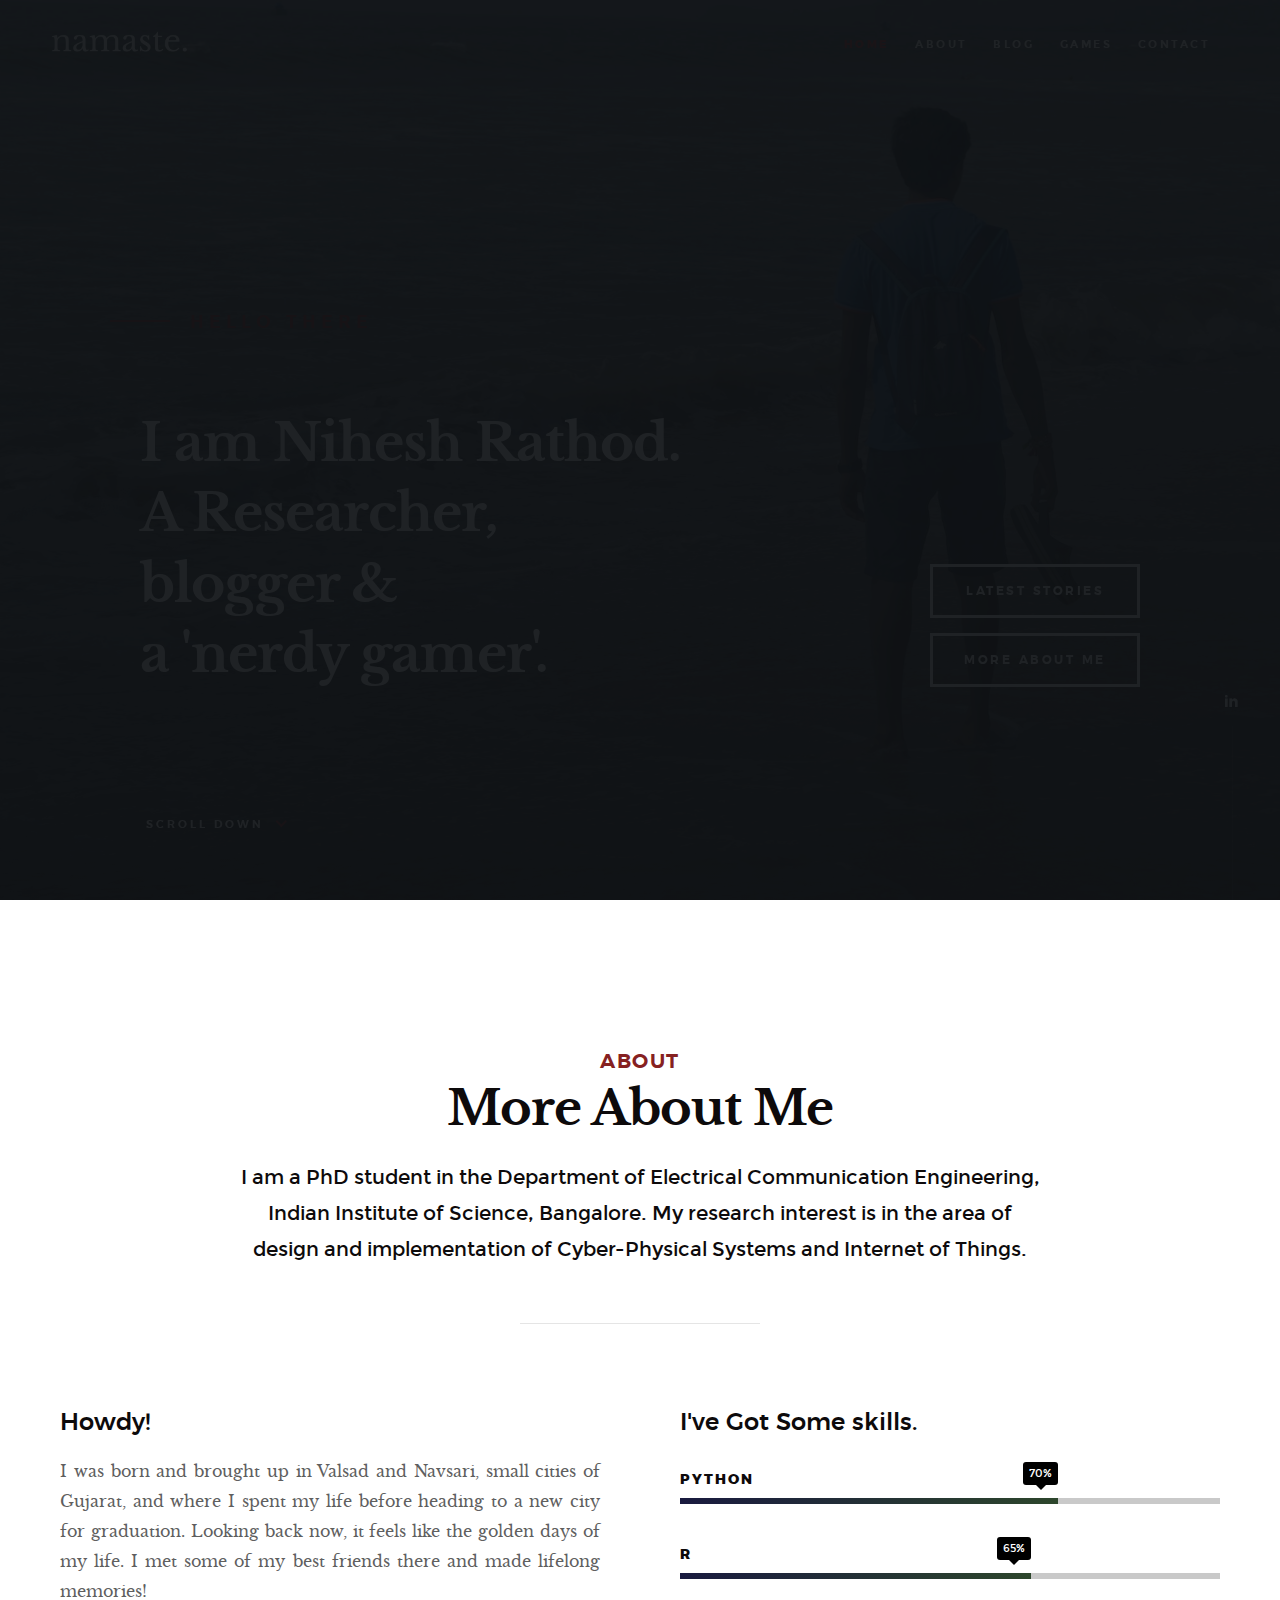
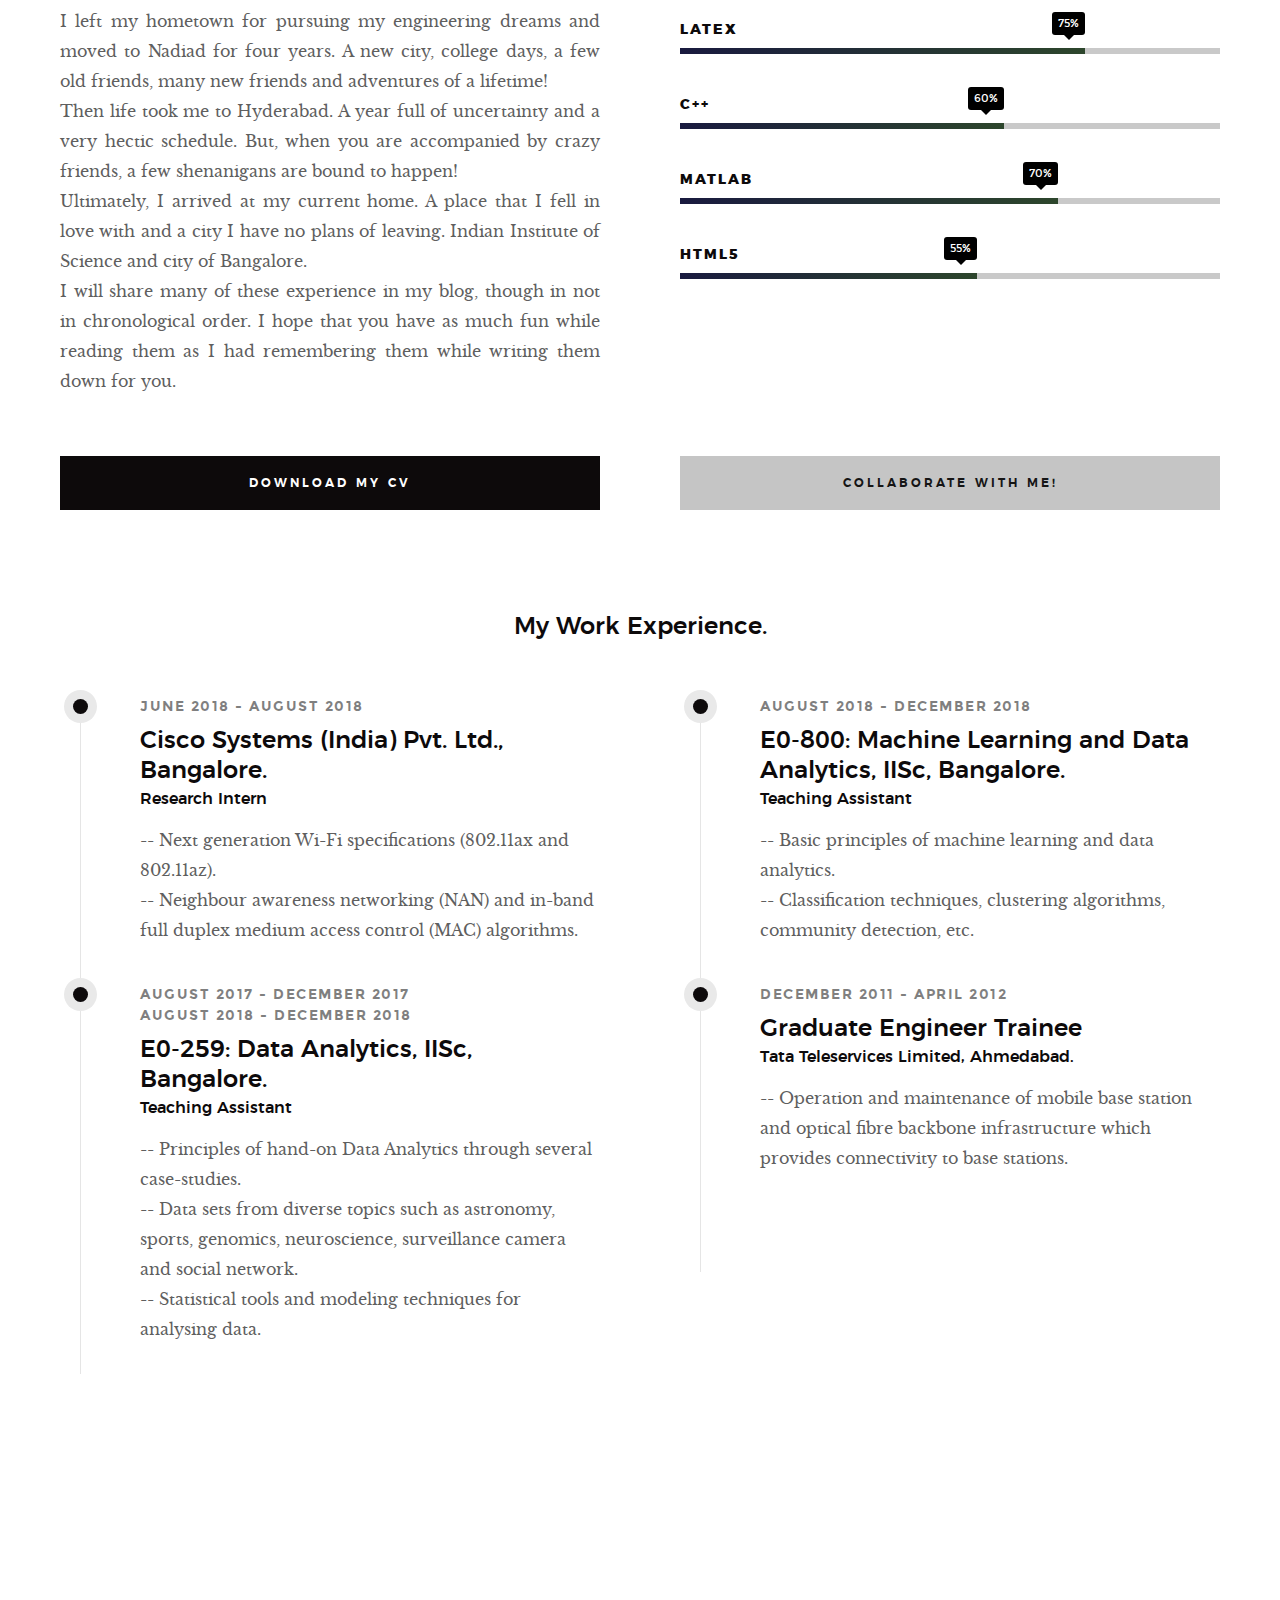
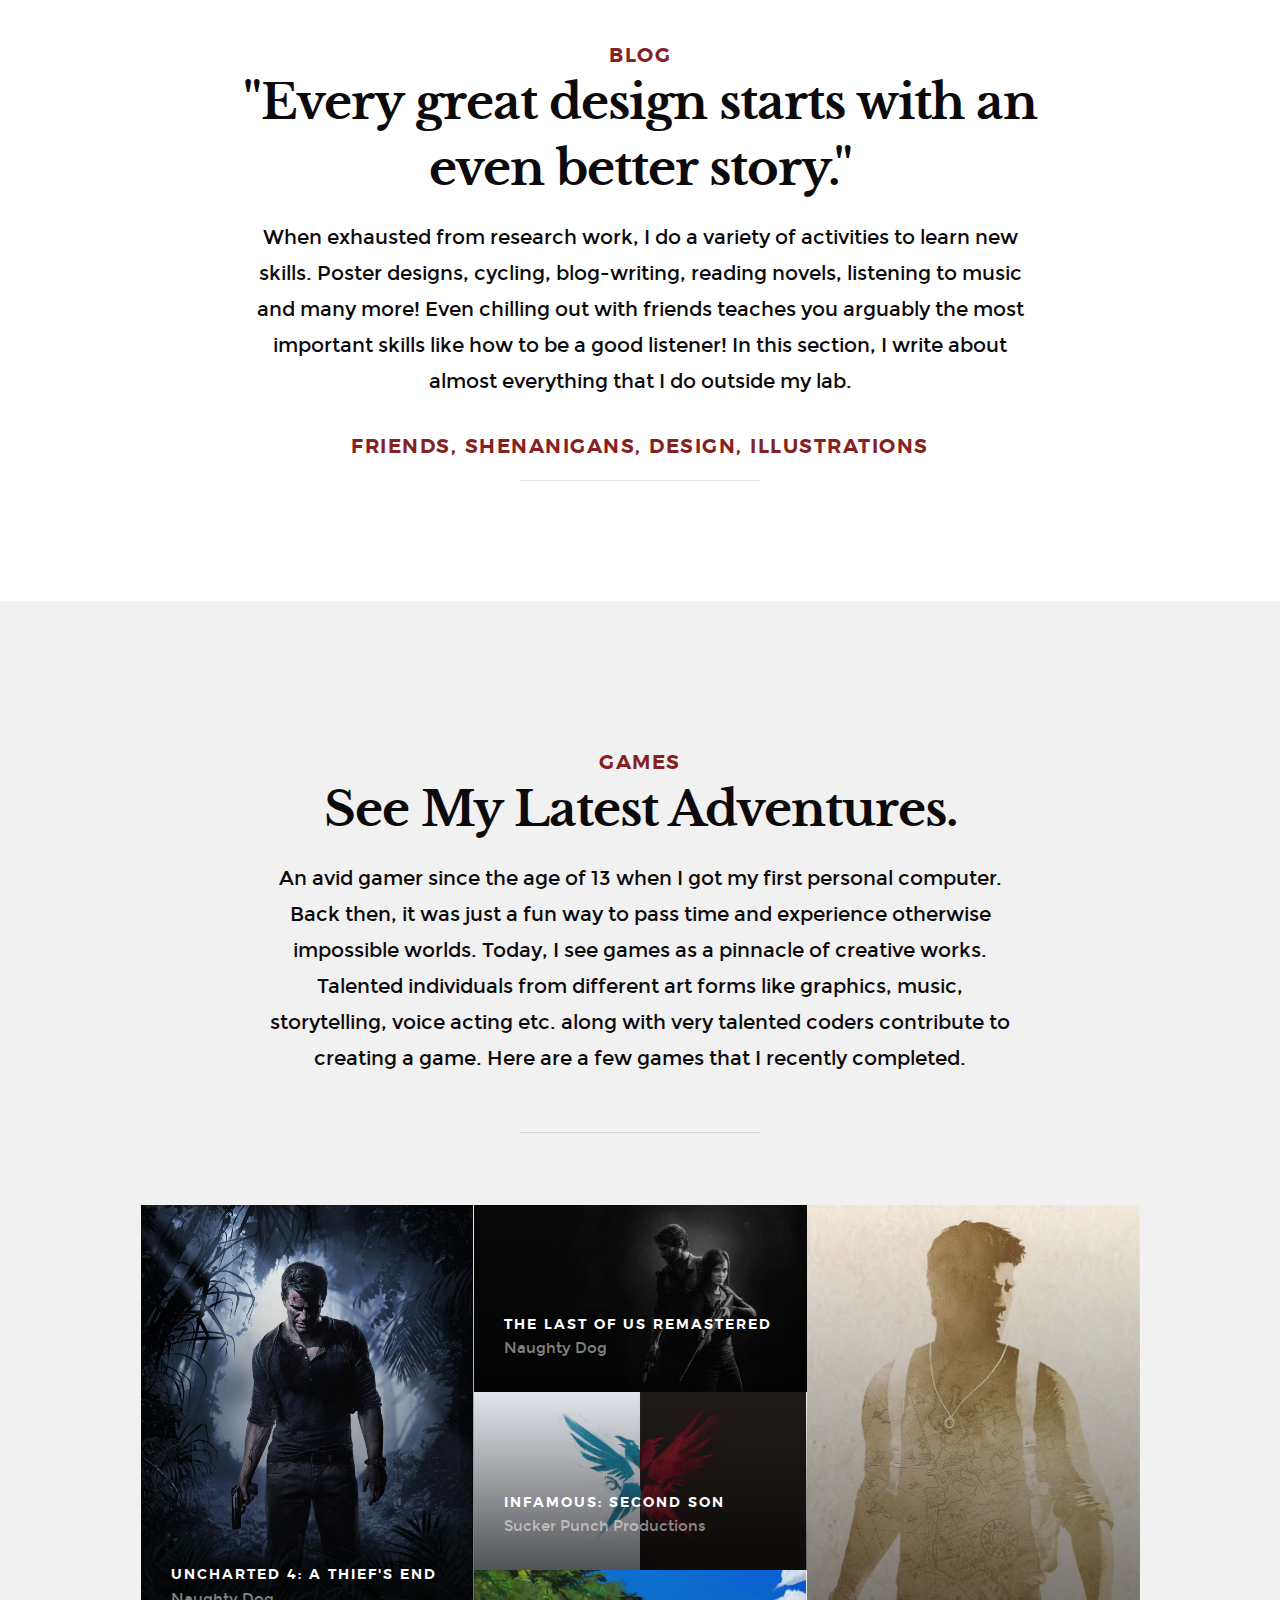
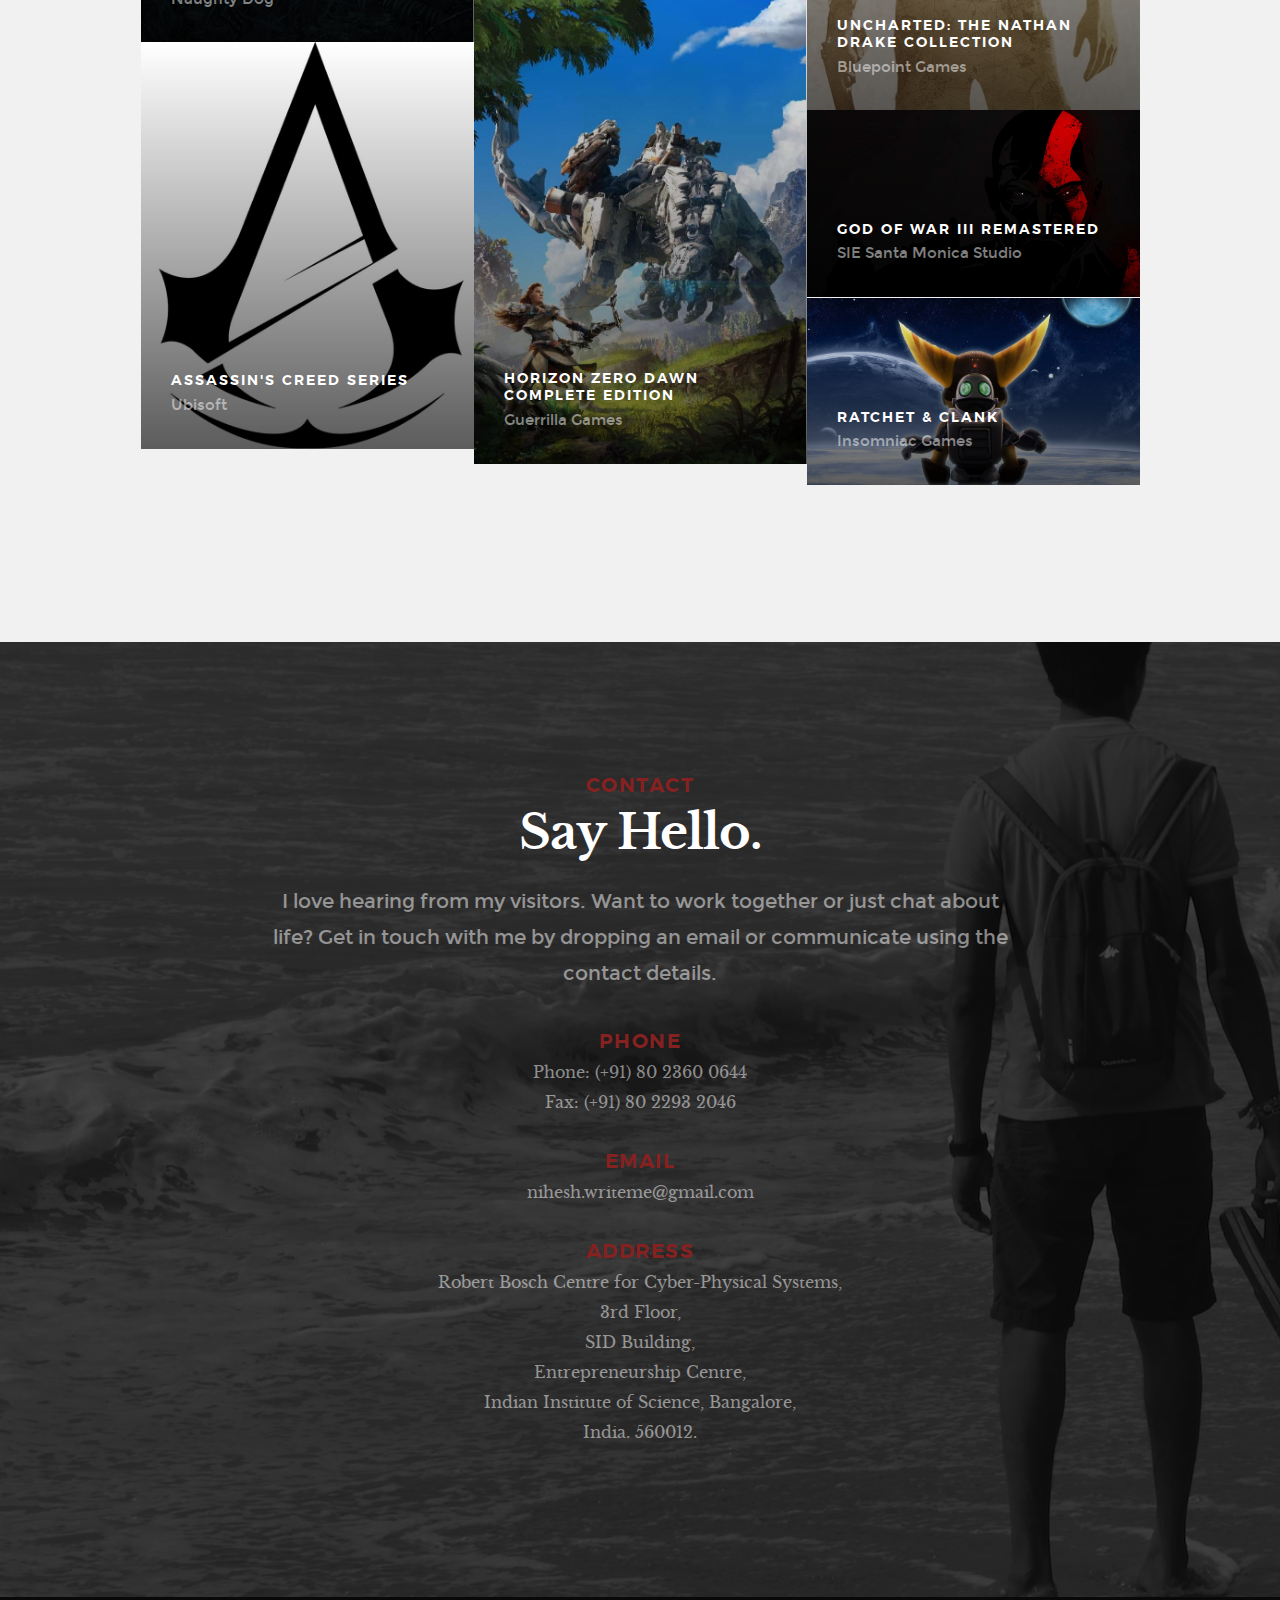
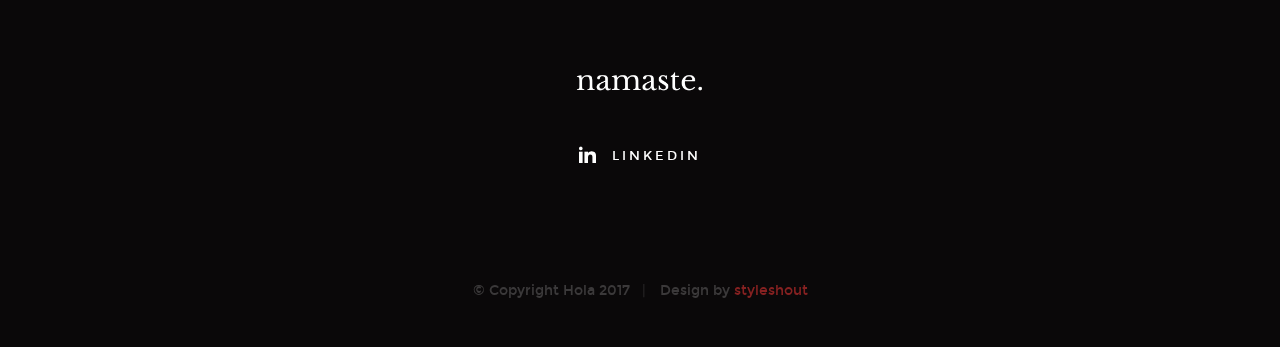
==== commit 061c72d0: "Grammar" ====
--- a/index.html
+++ b/index.html
@@ -119,8 +119,8 @@
                 <h3>About</h3>
                 <h1>More About Me</h1>
                 <p class="lead"> 
-                    I am a PhD student in Department of Electrical Communication Engineering, Indian Institute of Science, Bangalore. 
-                    My research interest is in the area of design and implementation of cyber-physical systems and Internet of Things.</p>
+                    I am a PhD student in the Department of Electrical Communication Engineering, Indian Institute of Science, Bangalore. 
+                    My research interest is in the area of design and implementation of Cyber-Physical Systems and Internet of Things.</p>
             </div>
         </div>
 
@@ -131,16 +131,16 @@
                 <h3>Howdy!</h3>
 
                 <p>I was born and brought up in Valsad and Navsari, small cities of Gujarat,
-                   and where I spent my life before heading to a new city for graduation. Looking back now, it feels like golden days of my life.
-                   I met some of my best friends there and made lifelong memories!<br>
-                   I left my hometown for pursuing my engineering dreams and moved to Nadiad for four years. A new city, college days, a few old friends,
-                   many new friends and adventures of lifetime!<br>
-                   Then life took me to Hyderabad. A year full of uncertainty and very hectic schedule.
-                   But, when you are accompanied by crazy friends, a few shenanigans are bound to happen!<br>
-                   Ultimately, I arrived at my current home. A place that I fell in love with and a city I have no plans of leaving.
-                   Indian Institute of Science and city of Bangalore.<br>
-                   I will share many of these experience in my blog, though in not in a chronological order. 
-                   I hope that you have as much fun while reading them as I have remembering them while penning them down for you.
+                    and where I spent my life before heading to a new city for graduation. Looking back now, it feels like the golden days of my life.
+                    I met some of my best friends there and made lifelong memories!<br>
+                    I left my hometown for pursuing my engineering dreams and moved to Nadiad for four years. A new city, college days, a few old friends,
+                    many new friends and adventures of a lifetime!<br>
+                    Then life took me to Hyderabad. A year full of uncertainty and a very hectic schedule.
+                    But, when you are accompanied by crazy friends, a few shenanigans are bound to happen!<br>
+                    Ultimately, I arrived at my current home. A place that I fell in love with and a city I have no plans of leaving.
+                    Indian Institute of Science and city of Bangalore.<br>
+                    I will share many of these experience in my blog, though in not in chronological order. 
+                    I hope that you have as much fun while reading them as I had remembering them while writing them down for you.
                 </p>
                 </div>
                 
@@ -274,8 +274,8 @@
                 <h3><a href="stories.html">Blog</a></h3>
             </div>
             <h1>"Every great design starts with an even better story."</h1>
-            <p class="lead">When exhausted from research work, I do variety of activities to learn new skills. Poster designs, cycling, blog-writing,
-                reading novels, listening music and many more! Even chilling out with friends teaches you arguibly most important skills
+            <p class="lead">When exhausted from research work, I do a variety of activities to learn new skills. Poster designs, cycling, blog-writing,
+                reading novels, listening to music and many more! Even chilling out with friends teaches you arguably the most important skills
                 like how to be a good listener! In this section, I write about almost everything that I do outside my lab.</p>
             <div class="col-full">
                 <h3 class="h01"><a href="stories.html">Friends, Shenanigans, Design, Illustrations</a></h3>
@@ -295,9 +295,9 @@
                 
                 <p class="lead">An avid gamer since the age of 13 when I got my first personal computer.<br>
                 Back then, it was just a fun way to pass time and experience otherwise impossible worlds.
-                Today, I see games as pinnacle of creative works. Talented individuals from different artistics forms like
-                graphics, music, story telling, voice acting etc. along with very talented coders
-                contribute in creating a game. Here are a few games that I recently completed.
+                Today, I see games as a pinnacle of creative works. Talented individuals from different art forms like
+                graphics, music, storytelling, voice acting etc. along with very talented coders
+                contribute to creating a game. Here are a few games that I recently completed.
                 </p>
             </div>
         </div>
@@ -536,7 +536,7 @@
                 <h3>Contact</h3>
                 <h1>Say Hello.</h1>
                 
-                <p class="lead">I love hearing from my visitors. Want to work together or just chat about life? Get in touch with me by droping an email or communicate using the contact details.</p>
+                <p class="lead">I love hearing from my visitors. Want to work together or just chat about life? Get in touch with me by dropping an email or communicate using the contact details.</p>
             </div>
         </div>
 
--- a/css/main.css
+++ b/css/main.css
@@ -3125,88 +3125,6 @@
     padding-right: 40px;
 }
 
-.contact__form input[type="email"], 
-.contact__form input[type="number"], 
-.contact__form input[type="text"], 
-.contact__form input[type="tel"], 
-.contact__form input[type="url"], 
-.contact__form textarea {
-    background-color: transparent;
-    border-bottom: 1px solid rgba(255, 255, 255, 0.1);
-    margin-bottom: .9rem;
-    color: rgba(255, 255, 255, 0.75);
-}
-
-.contact__form input[type="email"]:focus, 
-.contact__form input[type="number"]:focus, 
-.contact__form input[type="text"]:focus, 
-.contact__form input[type="tel"]:focus, 
-.contact__form input[type="url"]:focus, 
-.contact__form textarea:focus {
-    color: white;
-    border-bottom: 1px solid white;
-}
-
-.contact__form button {
-    margin-top: 4.2rem;
-    background-color: #862121;
-    border-color: #862121;
-}
-
-.message-warning, .message-success {
-    display: none;
-    background: #0D0A0B;
-    font-size: 1.5rem;
-    line-height: 2;
-    padding: 3rem;
-    margin-bottom: 3.6rem;
-    width: 100%;
-}
-
-.message-warning {
-    color: #ff6163;
-}
-
-.message-success {
-    color: #008C2C;
-}
-
-.message-warning i, .message-success i {
-    margin-right: 10px;
-    font-size: 1.2rem;
-}
-
-
-/* form loader */
-
-.submit-loader {
-    display: none;
-    position: relative;
-    left: 0;
-    top: 1.8rem;
-    width: 100%;
-    text-align: center;
-    margin-bottom: 4.2rem;
-}
-
-.submit-loader .text-loader {
-    display: none;
-    font-family: "montserrat-bold", sans-serif;
-    font-size: 1.4rem;
-    color: #FFFFFF;
-    letter-spacing: .2rem;
-    text-transform: uppercase;
-}
-
-.oldie .submit-loader .s-loader {
-    display: none;
-}
-
-.oldie .submit-loader .text-loader {
-    display: block;
-}
-
-
 /* --------------------------------------------------------------- 
  * loader animation - (_site-layout.scss)
  * --------------------------------------------------------------- */
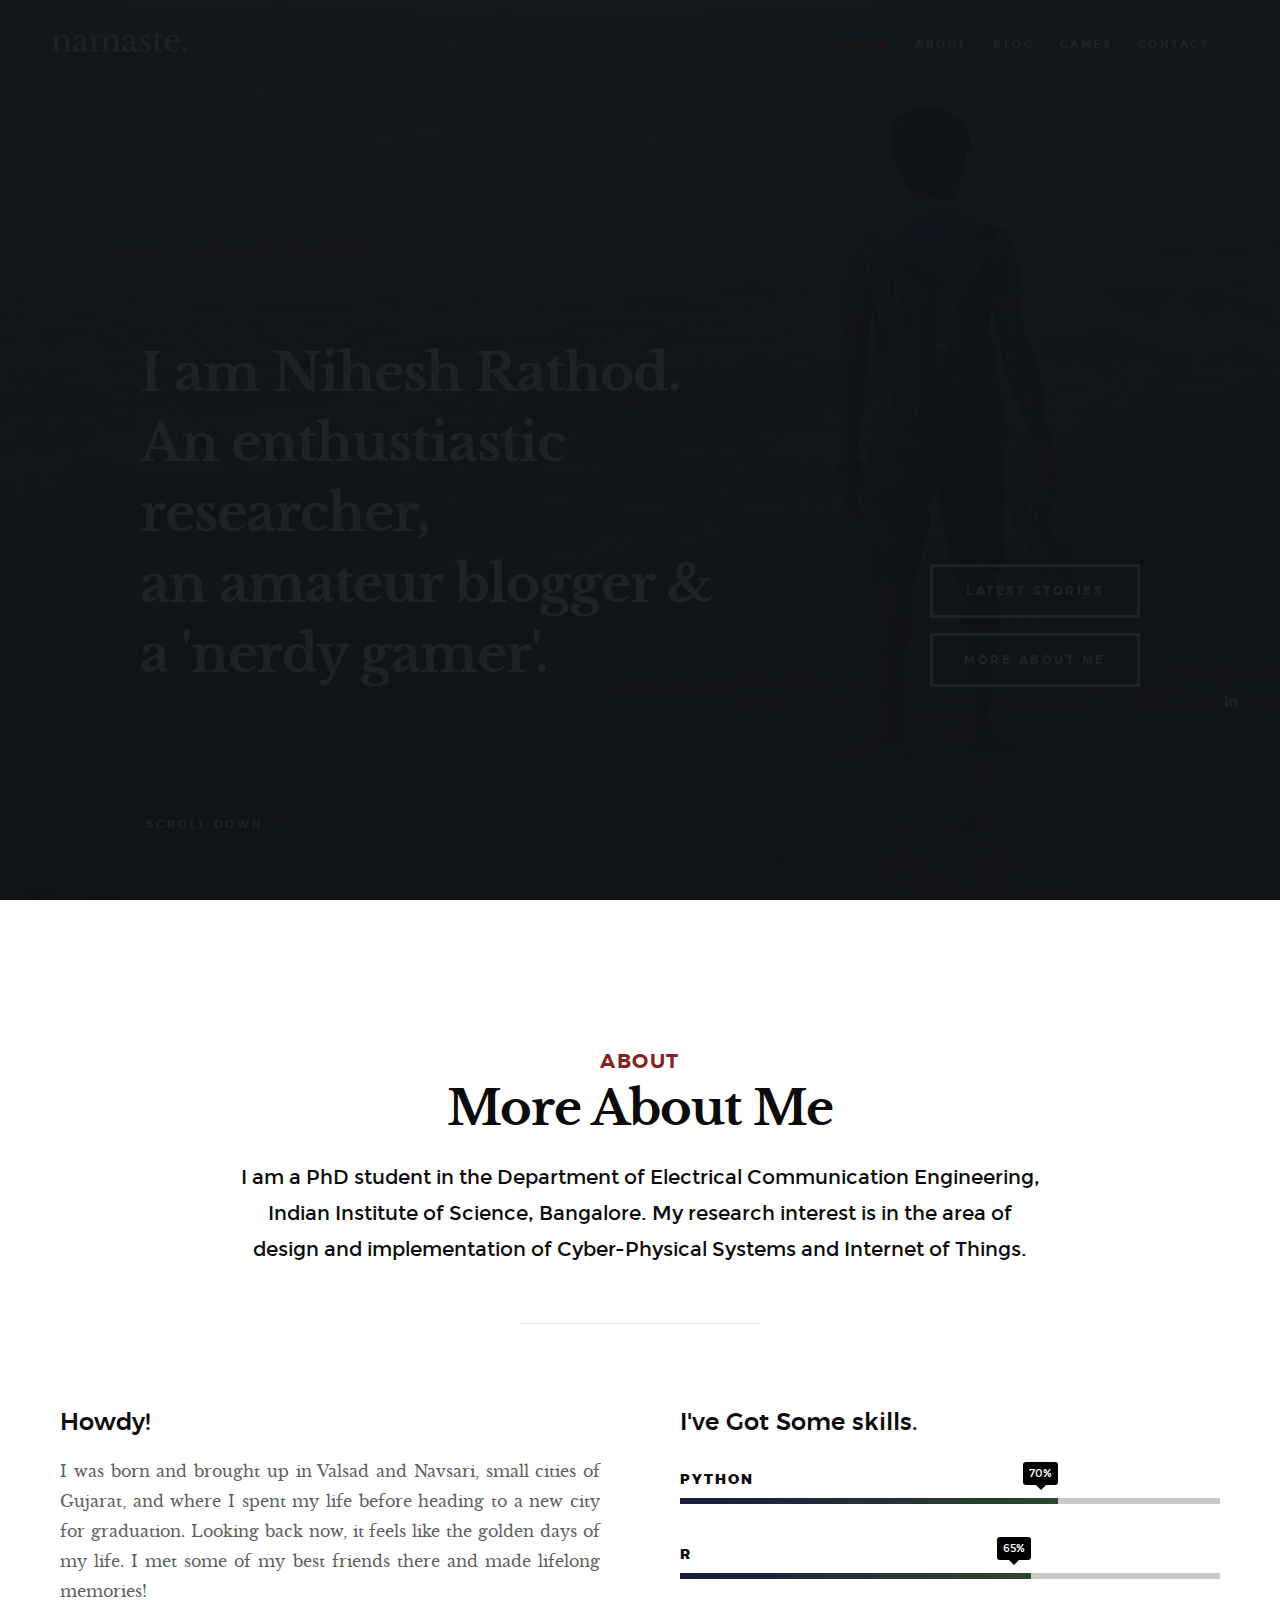
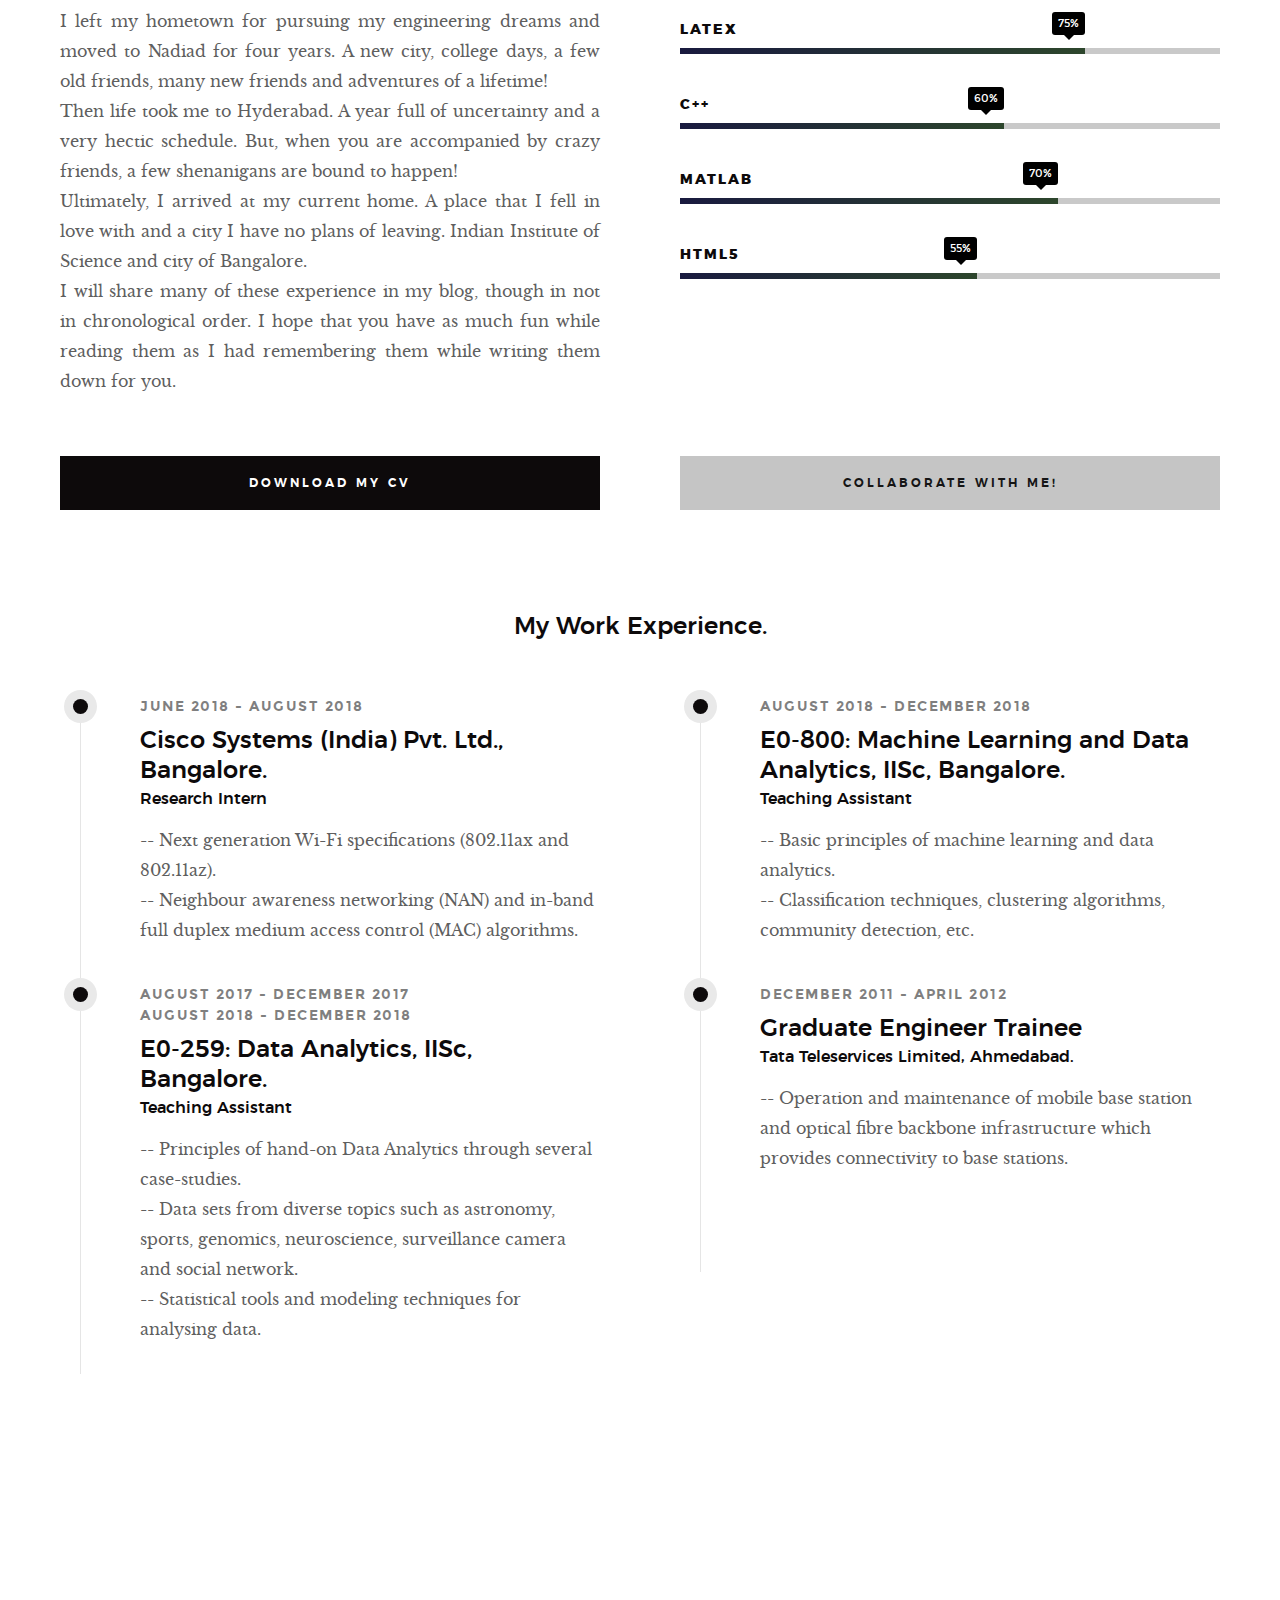
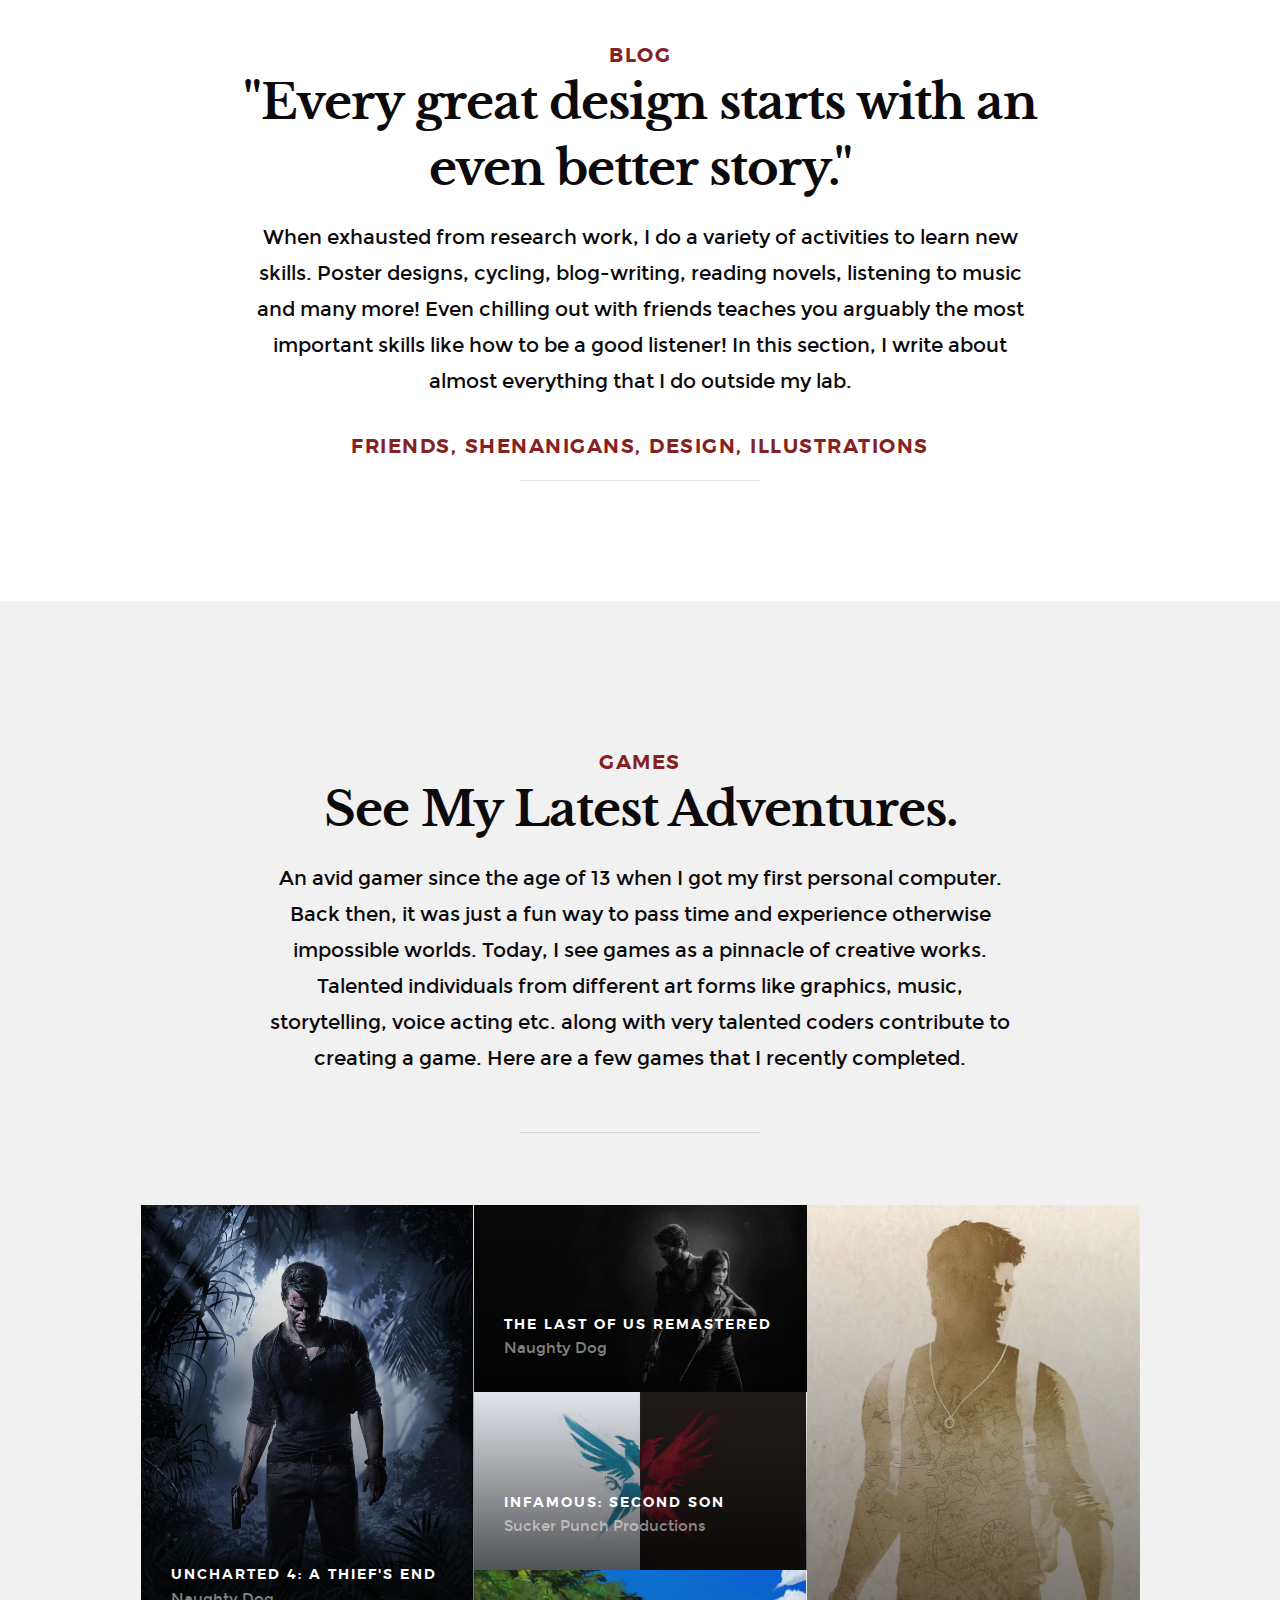
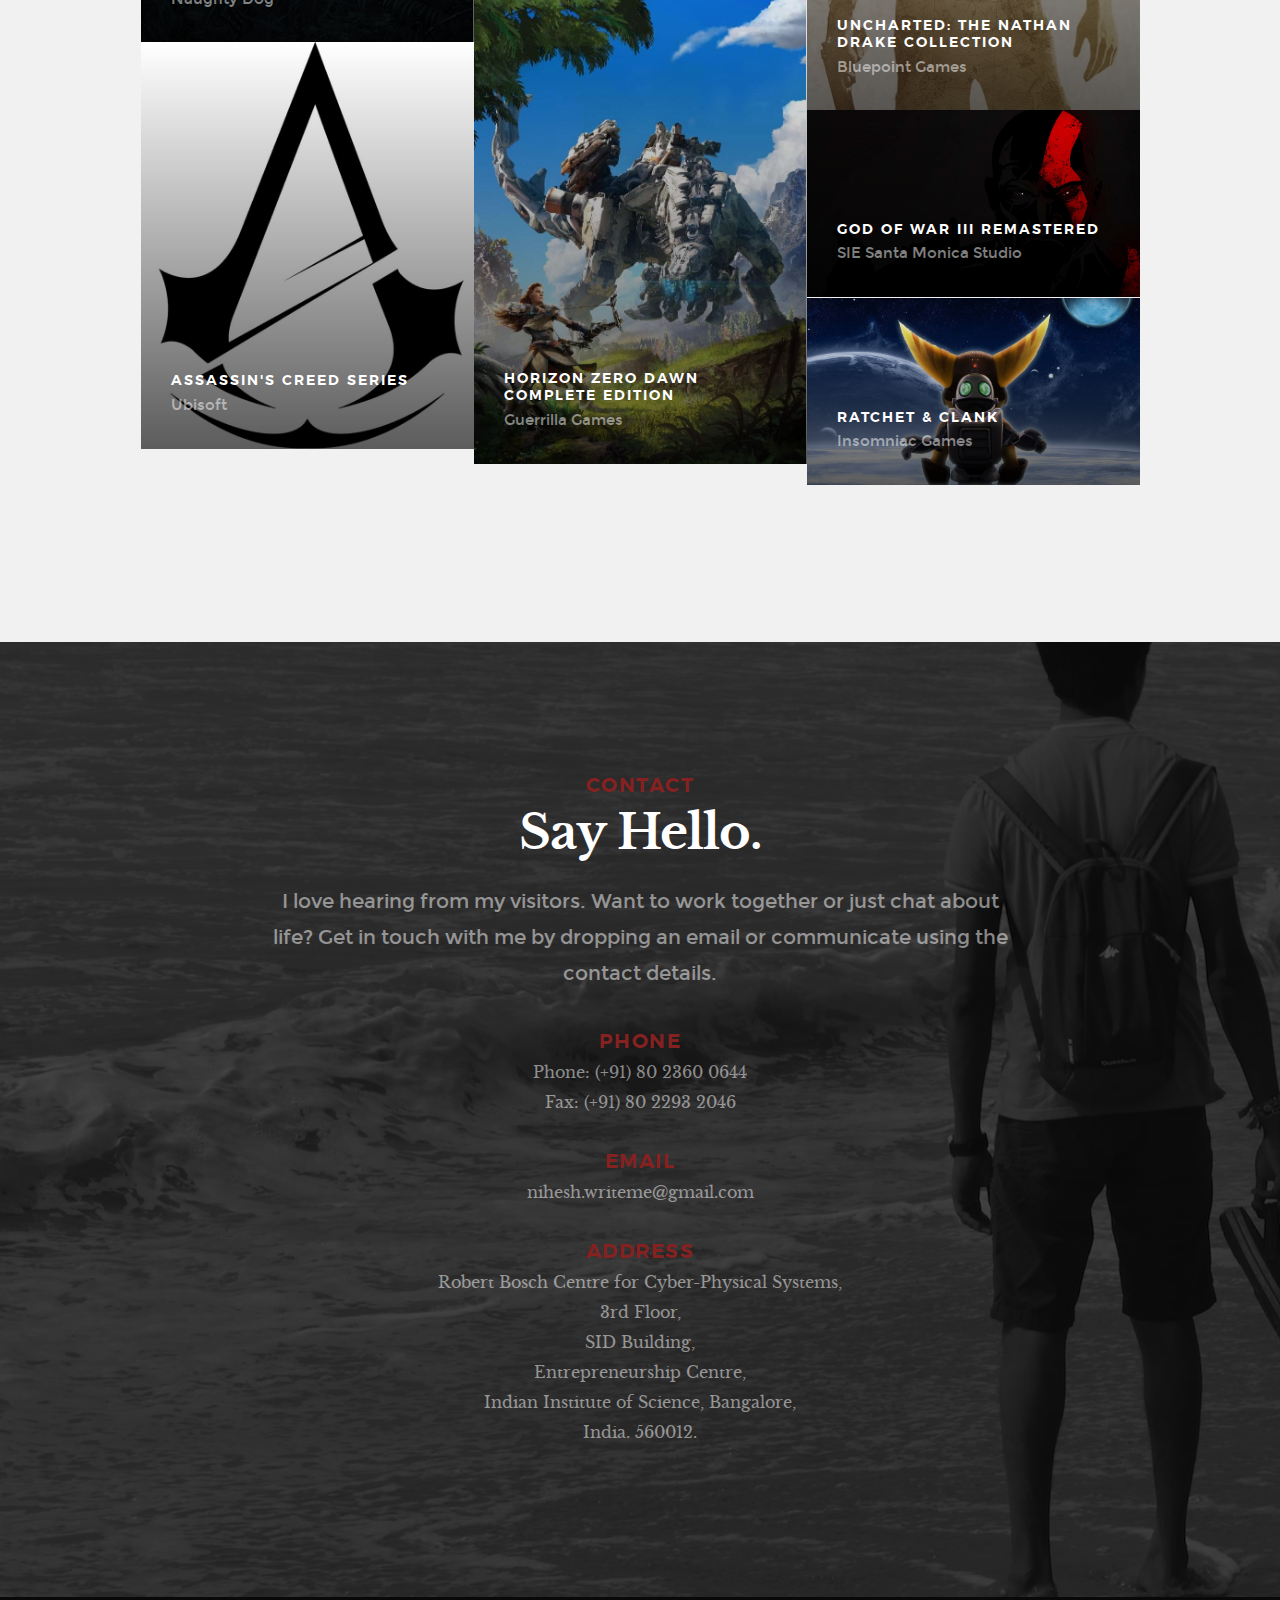
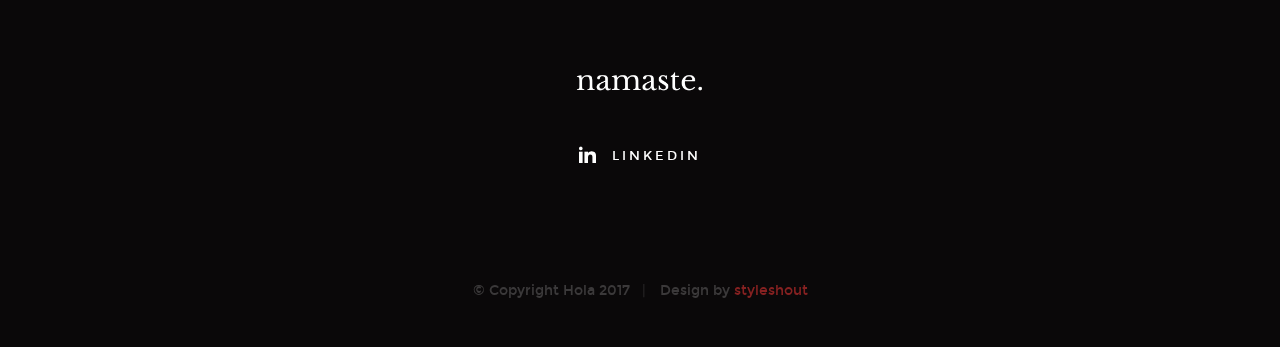
==== commit c48a63e6: "Catchphrase change" ====
--- a/index.html
+++ b/index.html
@@ -76,8 +76,8 @@
                 <h1>
                     <br>
                     I am Nihesh Rathod.<br>
-                    A Researcher,<br> 
-                    blogger & <br>
+                    An enthustiastic researcher,<br> 
+                    an amateur blogger & <br>
                     a 'nerdy gamer'.
                 </h1>
 
@@ -659,4 +659,4 @@
 
 </body>
 
-</html>+</html>
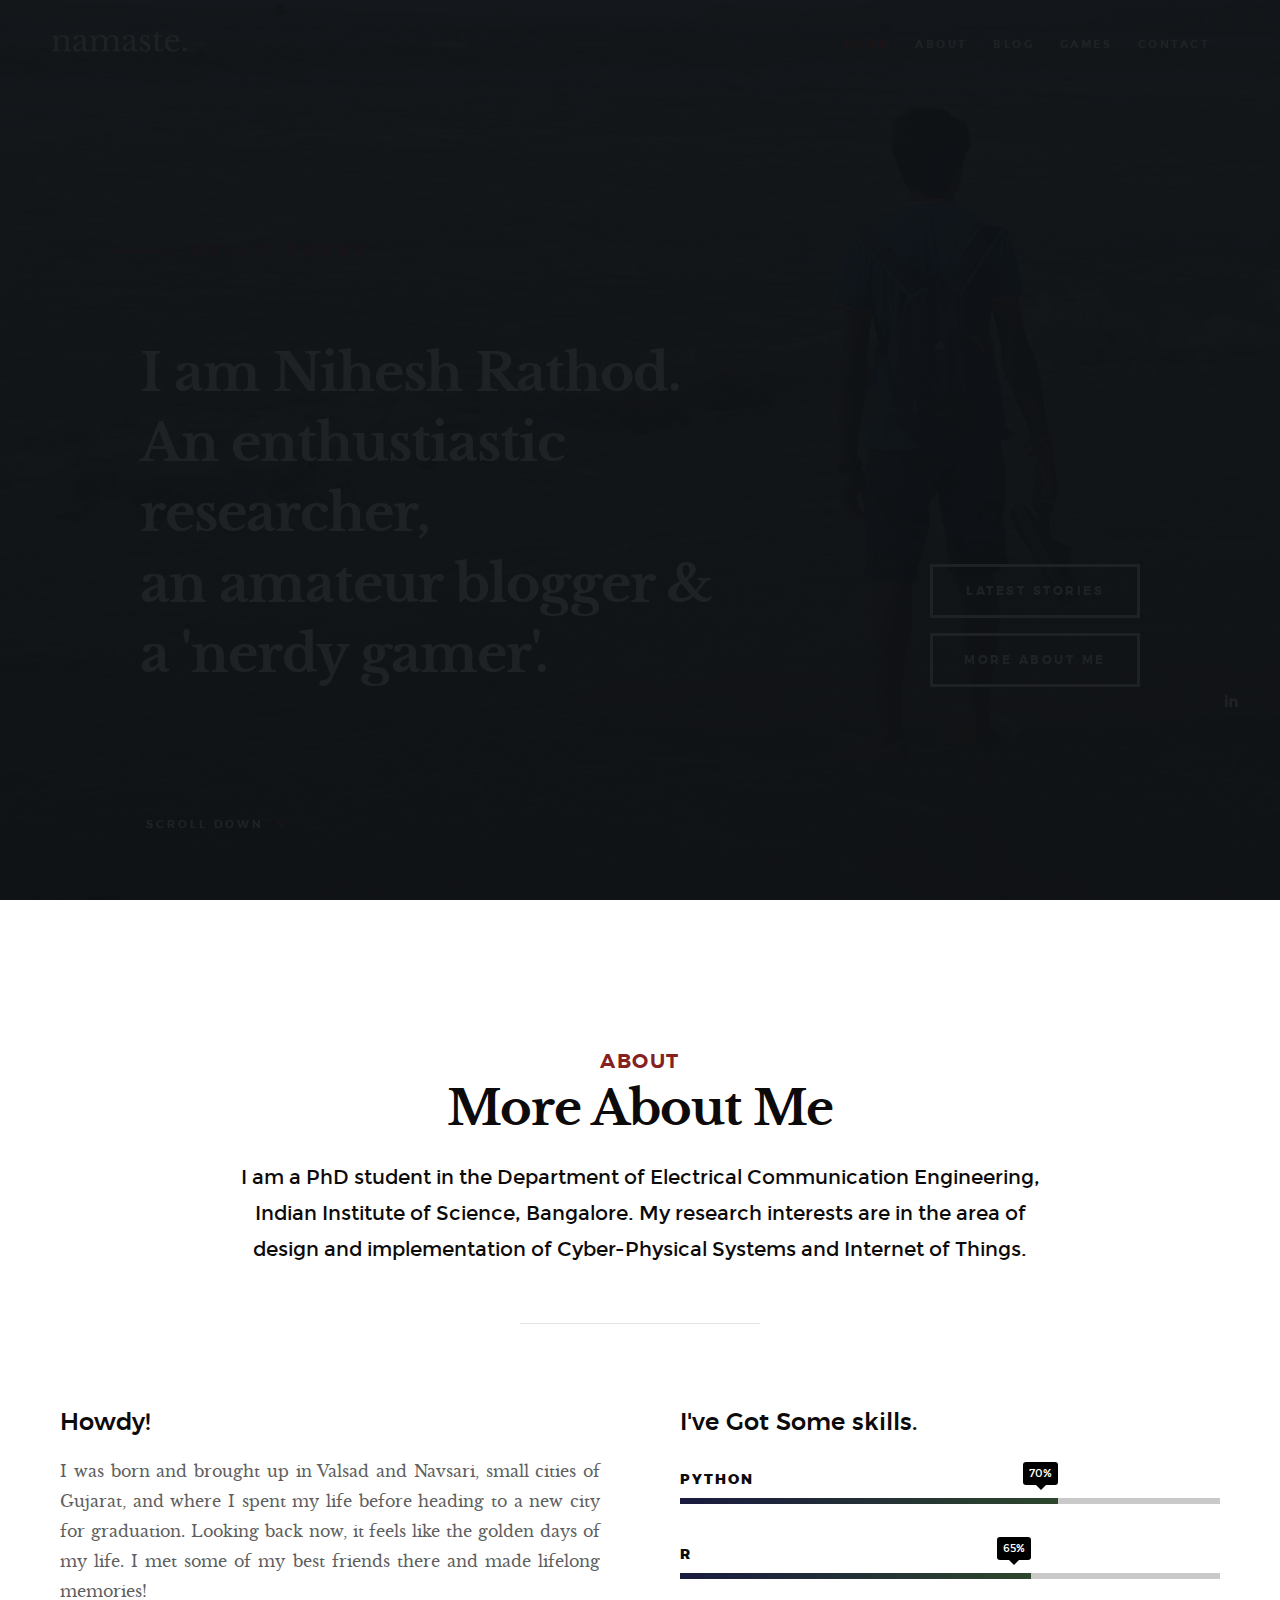
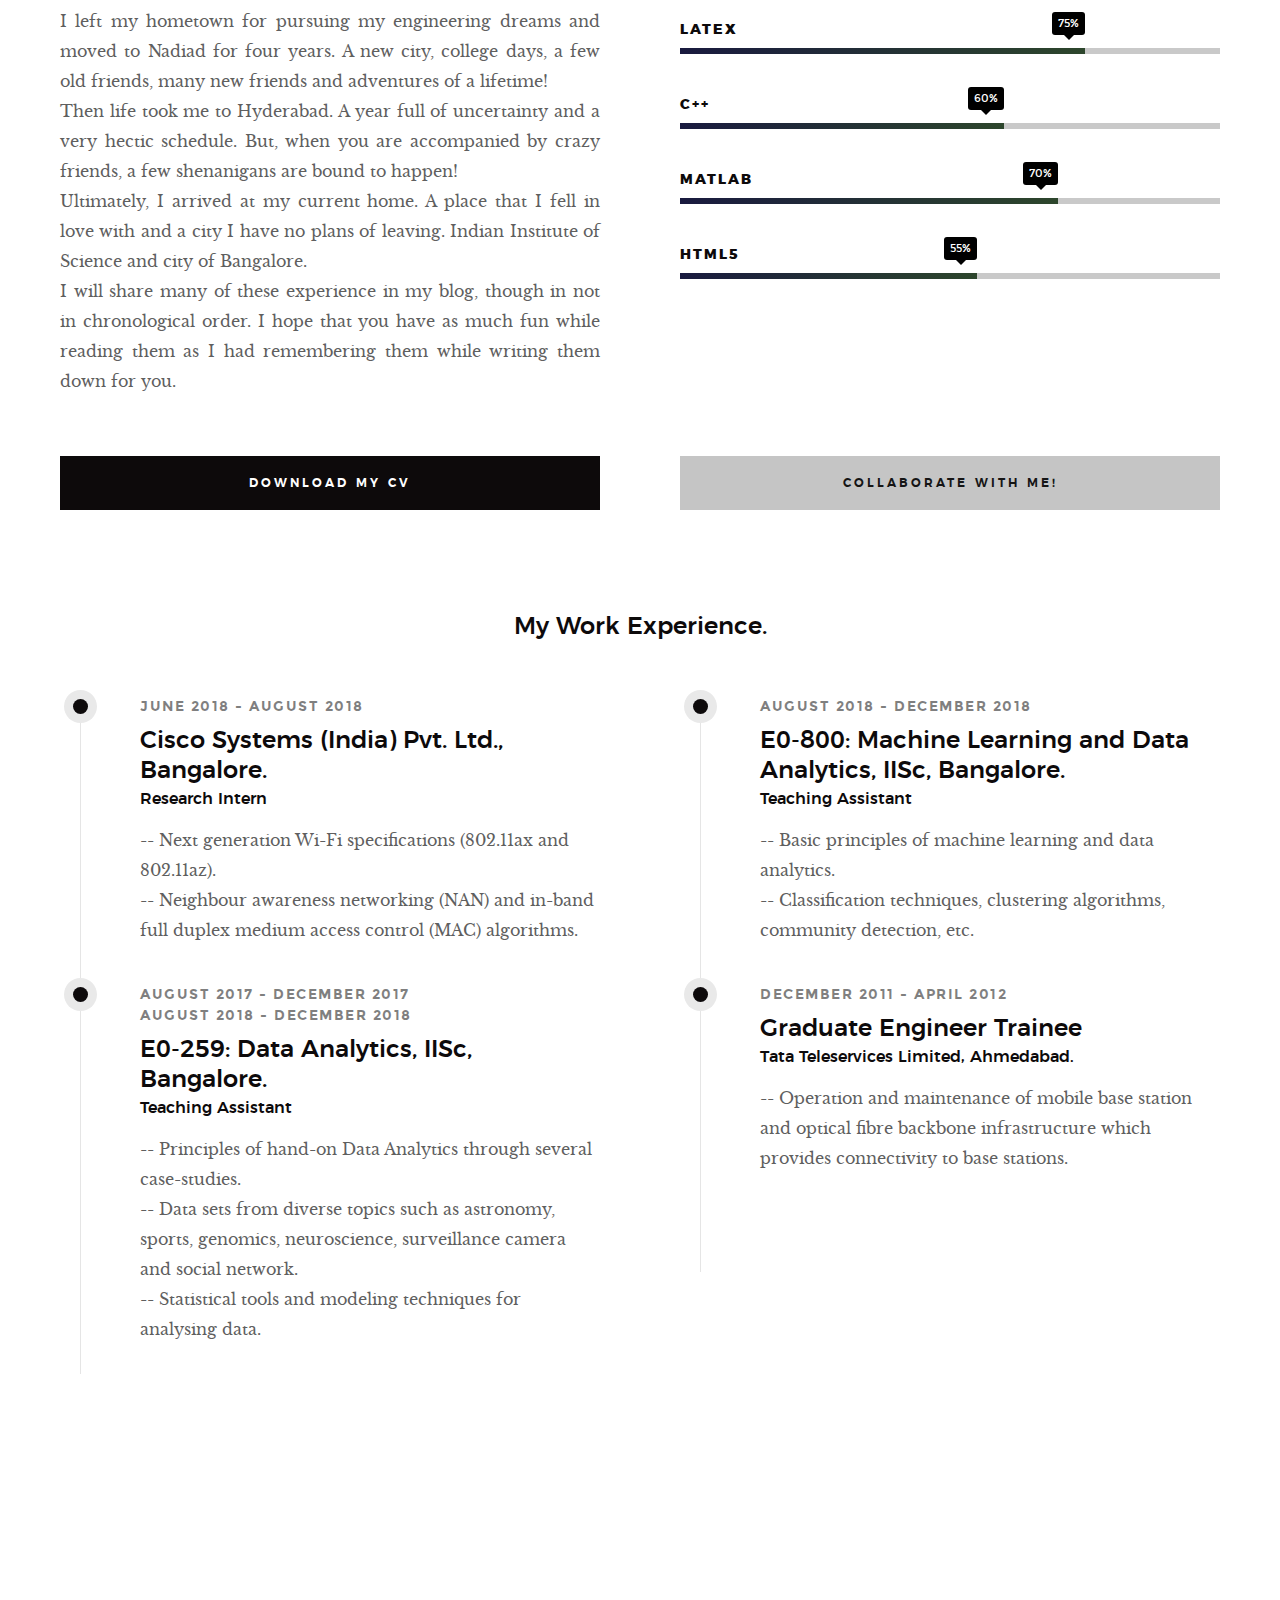
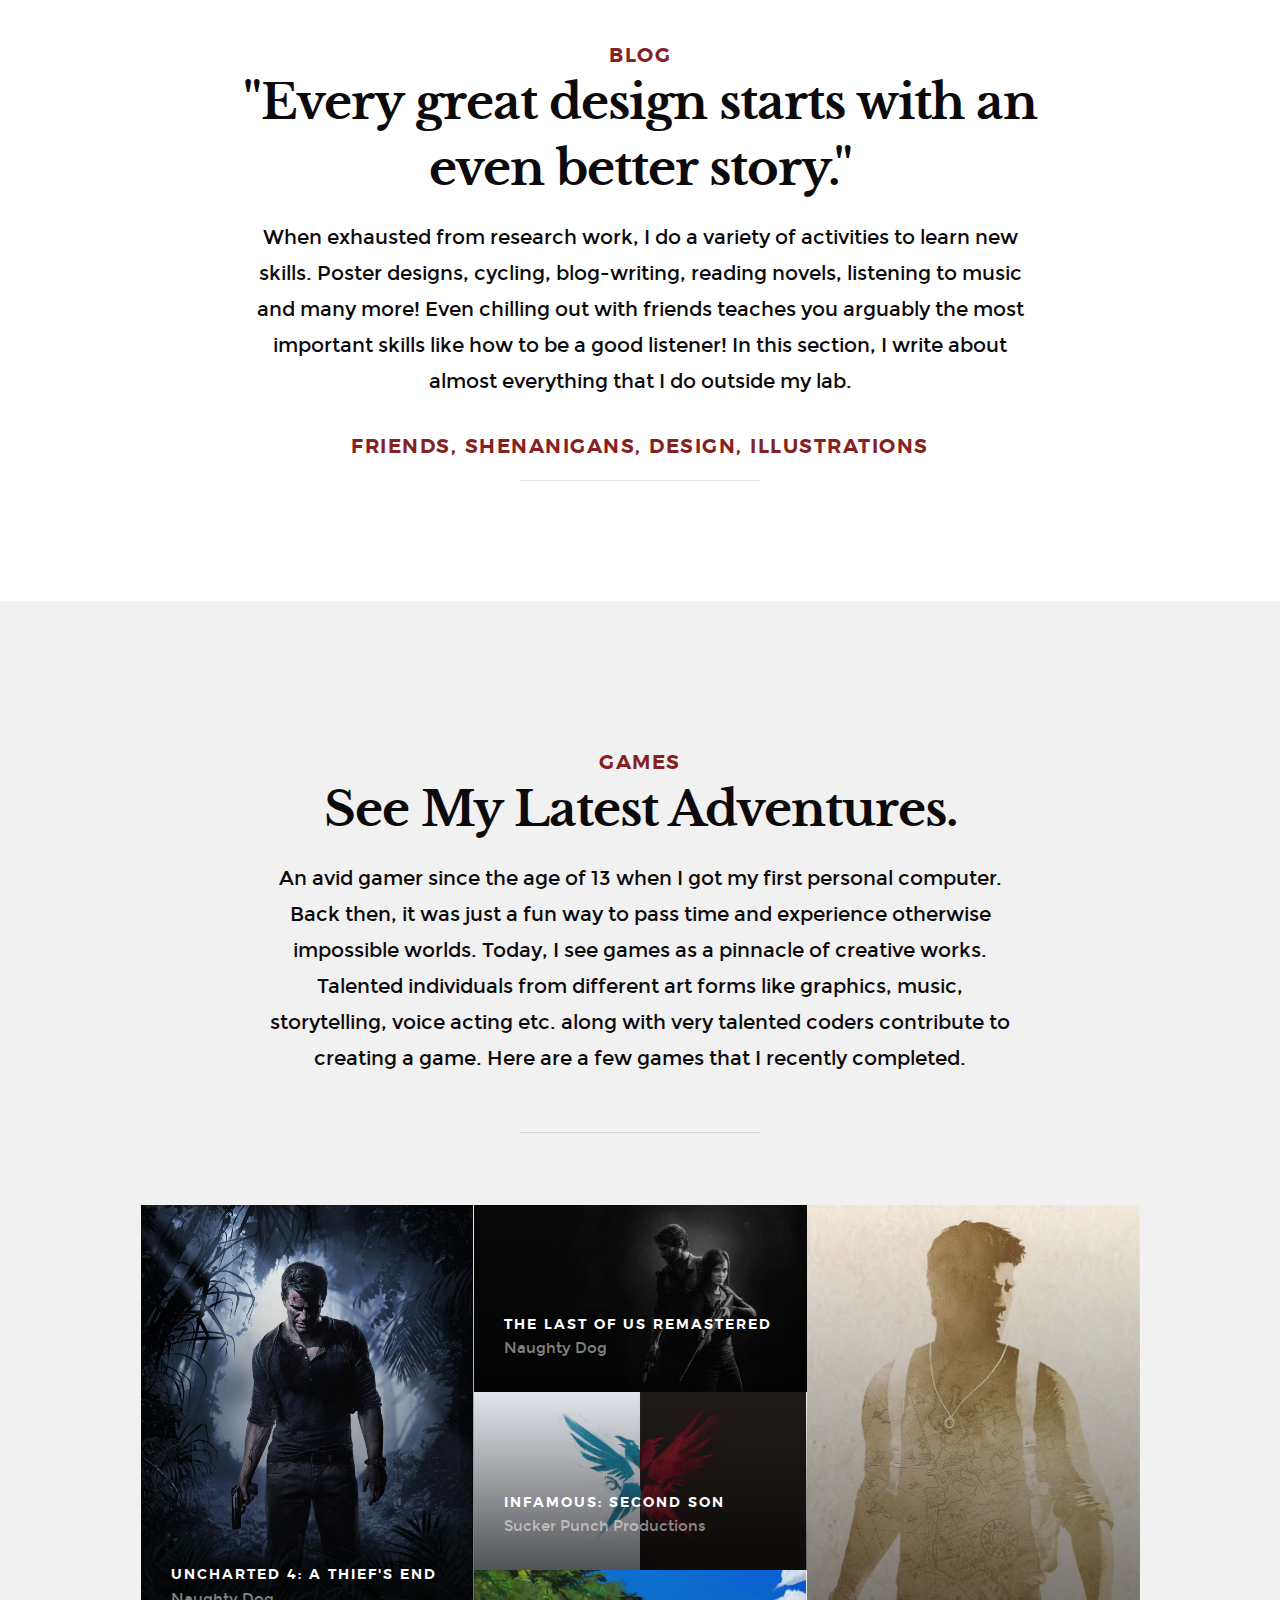
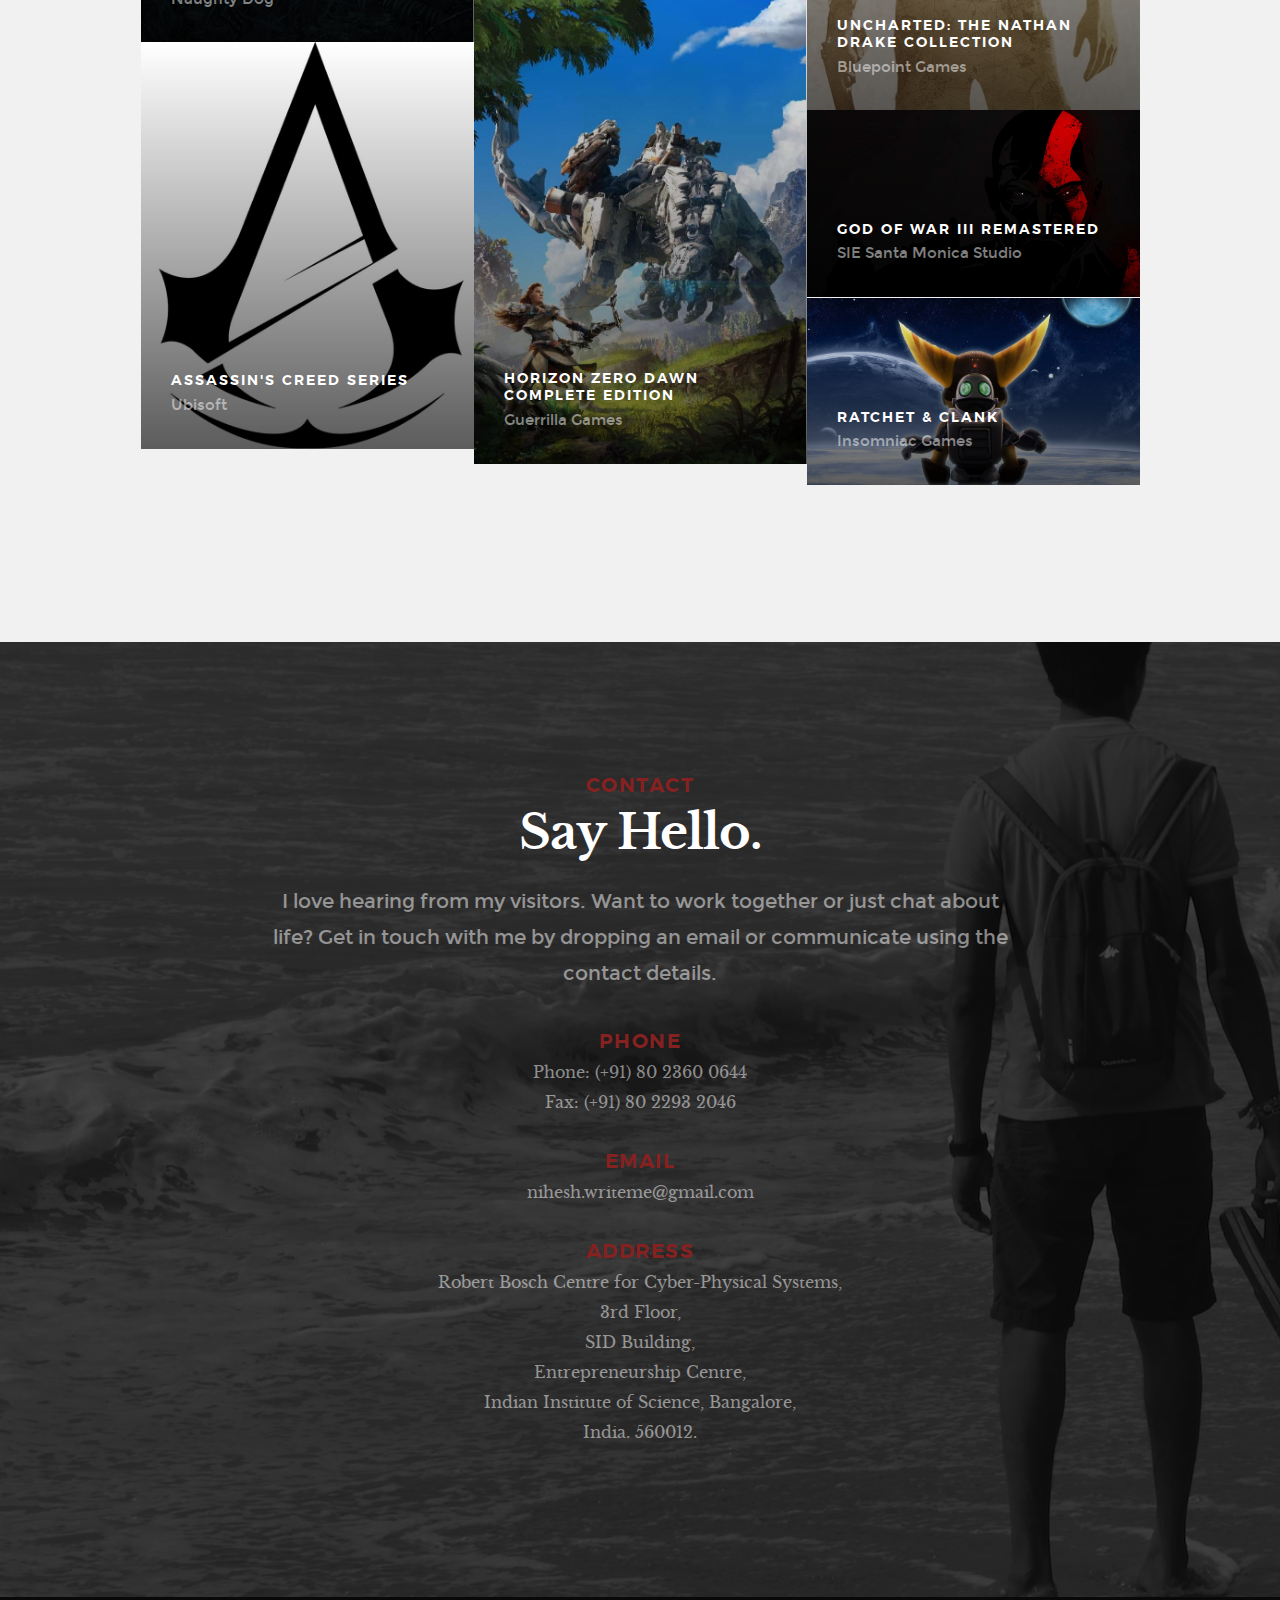
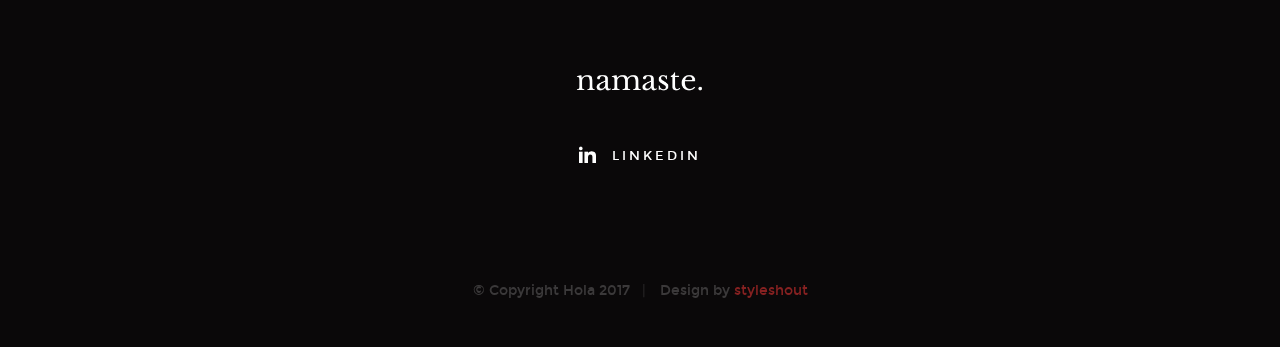
==== commit d93fd887: "Minor change in description" ====
--- a/index.html
+++ b/index.html
@@ -120,7 +120,7 @@
                 <h1>More About Me</h1>
                 <p class="lead"> 
                     I am a PhD student in the Department of Electrical Communication Engineering, Indian Institute of Science, Bangalore. 
-                    My research interest is in the area of design and implementation of Cyber-Physical Systems and Internet of Things.</p>
+                    My research interests are in the area of design and implementation of Cyber-Physical Systems and Internet of Things.</p>
             </div>
         </div>
 
